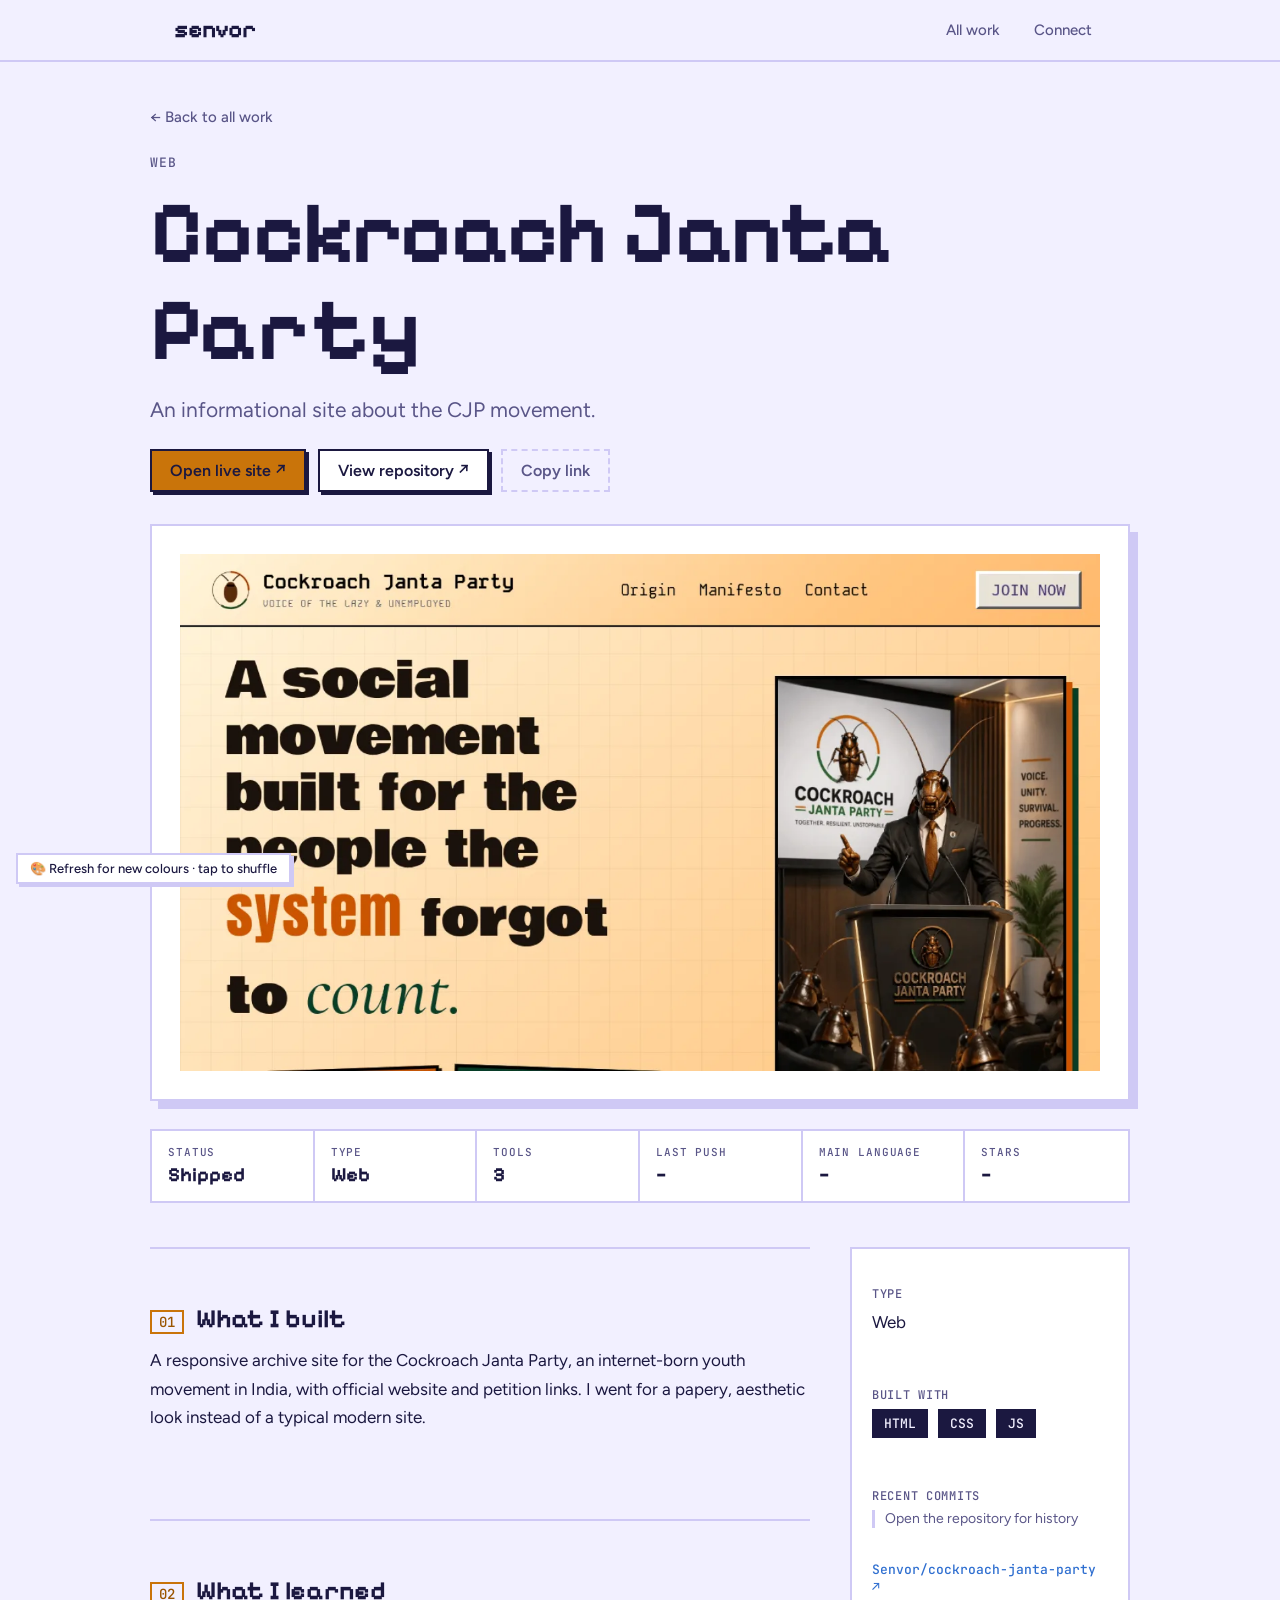
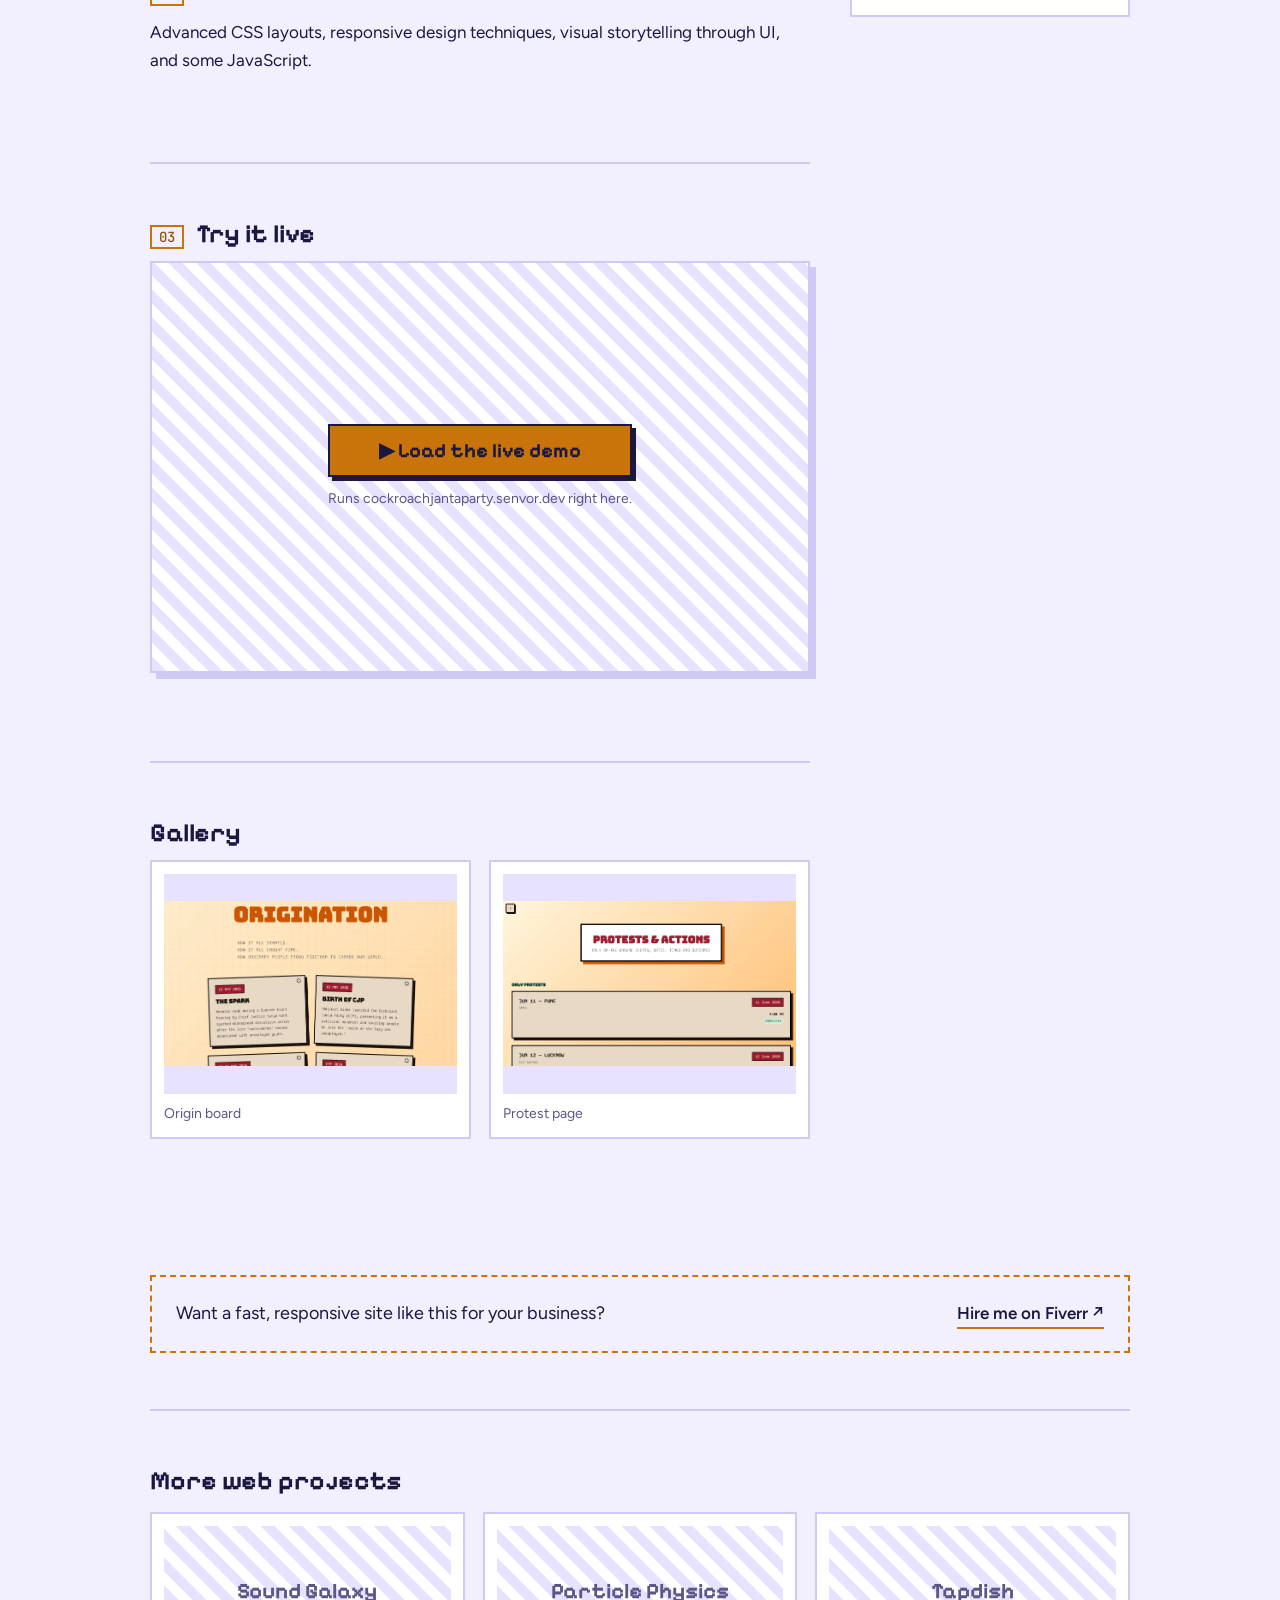
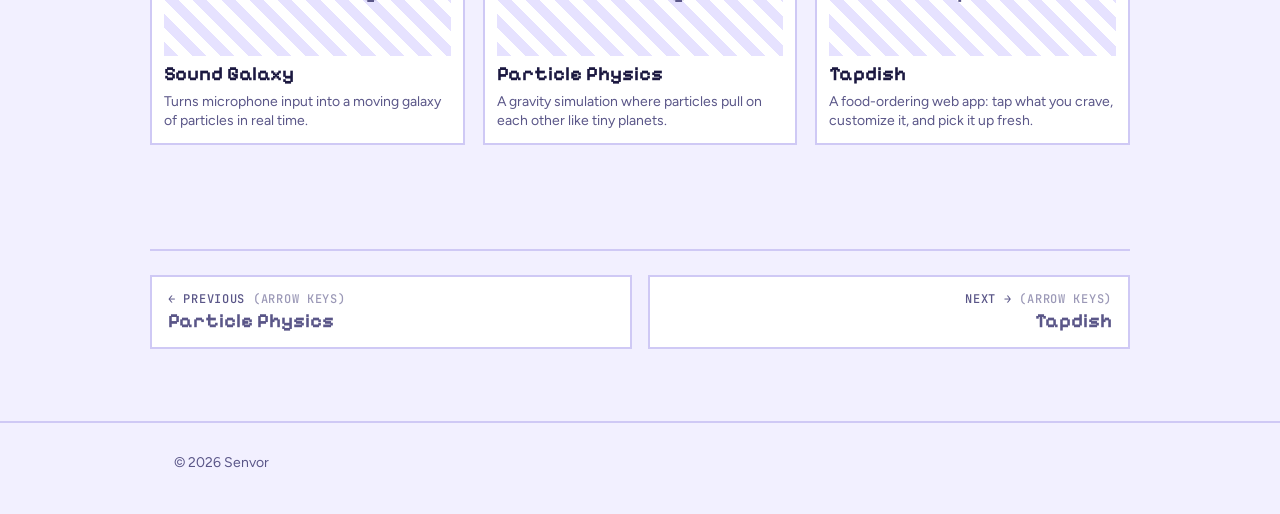
==== projects/cockroach-janta-party/index.html @ 412b52e5 "Add Tapdish, point live links to senvor.dev, 10 curated random palettes" ====
<!DOCTYPE html>
<html lang="en">
<head>
<meta charset="utf-8">
<meta name="viewport" content="width=device-width, initial-scale=1, viewport-fit=cover">
<meta name="description" content="An informational site about the CJP movement.">
<meta name="theme-color" content="#15132b">
<link rel="canonical" href="https://senvor.dev/projects/cockroach-janta-party/">
<script src="/theme.js"></script>
<meta property="og:type" content="article">
<meta property="og:site_name" content="Senvor">
<meta property="og:url" content="https://senvor.dev/projects/cockroach-janta-party/">
<meta property="og:title" content="Cockroach Janta Party — Senvor">
<meta property="og:description" content="An informational site about the CJP movement.">
<meta property="og:image" content="https://senvor.dev/assets/projects/cjp-hero.webp">
<meta name="twitter:card" content="summary_large_image">
<meta name="twitter:title" content="Cockroach Janta Party — Senvor">
<meta name="twitter:description" content="An informational site about the CJP movement.">
<meta name="twitter:image" content="https://senvor.dev/assets/projects/cjp-hero.webp">
<link rel="icon" type="image/png" href="/assets/favicon.png">
<title>Cockroach Janta Party — Senvor</title>
<link rel="preconnect" href="https://fonts.googleapis.com">
<link rel="preconnect" href="https://fonts.gstatic.com" crossorigin>
<link href="https://fonts.googleapis.com/css2?family=Pixelify+Sans:wght@500;700&family=Figtree:wght@400;500;600&family=JetBrains+Mono:wght@400;500&display=swap" rel="stylesheet">
<link rel="stylesheet" href="/style.css">
<link rel="stylesheet" href="/project.css">
</head>
<body>
<div class="pj-progress" aria-hidden="true"></div>
<header class="top"><div class="wrap">
  <a class="logo" href="/">senvor</a>
  <nav aria-label="Main"><a href="/#work">All work</a><a href="/#connect">Connect</a></nav>
</div></header>
<main id="top" tabindex="-1"><div class="wrap pj">
  <a class="crumb" href="/#work">← Back to all work</a>
  <div class="pj-head">
    <div class="pj-kicker"><span>Web</span></div>
    <h1>Cockroach Janta Party</h1>
    <p class="pj-tagline">An informational site about the CJP movement.</p>
    <div class="pj-actions"><a class="primary" href="https://cockroachjantaparty.senvor.dev">Open live site ↗</a><a href="https://github.com/Senvor/cockroach-janta-party">View repository ↗</a><button class="pj-share" type="button">Copy link</button></div>
  </div>
  <figure class="pj-hero"><img src="/assets/projects/cjp-hero.webp" alt="Cockroach Janta Party" data-zoom></figure>
  <ul class="pj-stats" data-repo-stats="cockroach-janta-party">
    <li><small>Status</small><b>Shipped</b></li>
    <li><small>Type</small><b>Web</b></li>
    <li><small>Tools</small><b>3</b></li>
    <li><small>Last push</small><b data-gh="pushed">…</b></li>
    <li><small>Main language</small><b data-gh="language">…</b></li>
    <li><small>Stars</small><b data-gh="stars">…</b></li>
  </ul>
  <div class="pj-grid">
    <div class="pj-body">
      <section><h2><i>01</i>What I built</h2><p>A responsive archive site for the Cockroach Janta Party, an internet-born youth movement in India, with official website and petition links. I went for a papery, aesthetic look instead of a typical modern site.</p></section>
      <section><h2><i>02</i>What I learned</h2><p>Advanced CSS layouts, responsive design techniques, visual storytelling through UI, and some JavaScript.</p></section>
      <section class="pj-demo"><h2><i>03</i>Try it live</h2><div class="pj-frame" data-src="https://cockroachjantaparty.senvor.dev"><button type="button">▶ Load the live demo</button><small>Runs cockroachjantaparty.senvor.dev right here.</small></div></section>
      <section><h2>Gallery</h2><div class="pj-gallery"><figure><img src="/assets/projects/cjp-origin.webp" alt="Origin board" loading="lazy" data-zoom><figcaption>Origin board</figcaption></figure><figure><img src="/assets/projects/cjp-protest.webp" alt="Protest page" loading="lazy" data-zoom><figcaption>Protest page</figcaption></figure></div></section>
    </div>
    <aside class="pj-side">
      <dl>
        <dt>Type</dt><dd>Web</dd>
      </dl>
      <dl><dt>Built with</dt><dd><ul class="chips"><li class="solid">HTML</li><li class="solid">CSS</li><li class="solid">JS</li></ul></dd></dl>
      <dl>
        <dt>Recent commits</dt><dd><ol class="pj-commits" data-commits="cockroach-janta-party"><li class="muted">Loading from GitHub…</li></ol></dd>
      </dl>
      <a class="pj-repo" href="https://github.com/Senvor/cockroach-janta-party">Senvor/cockroach-janta-party ↗</a>
    </aside>
  </div>
  <div class="pj-hire"><p>Want a fast, responsive site like this for your business?</p><a href="https://www.fiverr.com/senvor/build-a-responsive-website-for-your-business-or-portfolio">Hire me on Fiverr ↗</a></div>
  <section class="pj-more"><h2>More web projects</h2><div class="pj-cards"><a href="/projects/sound-galaxy/"><span class="tile">Sound Galaxy</span><b>Sound Galaxy</b><small>Turns microphone input into a moving galaxy of particles in real time.</small></a><a href="/projects/particle-physics/"><span class="tile">Particle Physics</span><b>Particle Physics</b><small>A gravity simulation where particles pull on each other like tiny planets.</small></a><a href="/projects/tapdish/"><span class="tile">Tapdish</span><b>Tapdish</b><small>A food-ordering web app: tap what you crave, customize it, and pick it up fresh.</small></a></div></section>
  <nav class="pj-nav" aria-label="More projects"><a rel="prev" href="/projects/particle-physics/"><small>← Previous</small><b>Particle Physics</b></a><a class="next" rel="next" href="/projects/tapdish/"><small>Next →</small><b>Tapdish</b></a></nav>
</div></main>
<footer><div class="wrap">© 2026 Senvor</div></footer>
<script src="/project.js" defer></script>
</body>
</html>
---- style.css ----
:root{
  --bg:#f2f0ff; --panel:#ffffff; --line:#cfc9f5; --ink:#1b1840; --soft:#5a5688;
  --amber:#c9740a; --amber-text:#9a5400; --sky:#2f6fd0; --chip:#e6e2ff;
  --display:"Pixelify Sans",ui-monospace,monospace;
  --body:Figtree,system-ui,sans-serif;
  --mono:"JetBrains Mono",ui-monospace,SFMono-Regular,Menlo,monospace;
  box-sizing:border-box;
  padding-top:env(safe-area-inset-top,0px); padding-bottom:env(safe-area-inset-bottom,0px);
}
@media (prefers-color-scheme: dark){
  :root:not([data-theme="light"]){
    color-scheme:dark;
    --bg:#15132b; --panel:#1f1c3d; --line:#3a3670; --ink:#ece8ff; --soft:#a6a1d6;
    --amber:#ffb84d; --amber-text:#ffb84d; --sky:#6ec1ff; --chip:#2a2650;
  }
}
:root[data-theme="dark"]{
  color-scheme:dark;
  --bg:#15132b; --panel:#1f1c3d; --line:#3a3670; --ink:#ece8ff; --soft:#a6a1d6;
  --amber:#ffb84d; --amber-text:#ffb84d; --sky:#6ec1ff; --chip:#2a2650;
}
html{scroll-padding-top:env(safe-area-inset-top,0px);scroll-behavior:smooth;-webkit-text-size-adjust:100%}
*,*::before,*::after{box-sizing:border-box}
body{margin:0;background:var(--bg);color:var(--ink);font:400 17px/1.65 var(--body)}
a{color:inherit}
:focus-visible{outline:3px solid var(--sky);outline-offset:3px}
.wrap{max-width:980px;margin:0 auto;padding:0 max(24px,env(safe-area-inset-left)) 0 max(24px,env(safe-area-inset-right))}
.hero>*,.proj>*,.two>*{min-width:0}
img,svg,canvas{max-width:100%}
h1,h2,h3{font-family:var(--display);font-weight:700;line-height:1.1;margin:0}

header.top{position:sticky;top:env(safe-area-inset-top,0px);z-index:5;background:var(--bg);border-bottom:2px solid var(--line)}
.top .wrap{display:flex;align-items:center;justify-content:space-between;height:60px;gap:16px}
.logo{font-family:var(--display);font-weight:700;font-size:24px;text-decoration:none;color:var(--ink)}
nav{display:flex;gap:6px;flex-wrap:wrap;align-items:center}
nav a,.theme{font:500 15px var(--body);text-decoration:none;padding:6px 12px;border:2px solid transparent;color:var(--soft);background:none;cursor:pointer}
nav a:hover,.theme:hover{border-color:var(--line);color:var(--ink)}
.theme{border-color:var(--line)}

.hero{padding:72px 0 56px;display:grid;grid-template-columns:1.1fr 1fr;gap:48px;align-items:center}
.hero h1{font-size:clamp(64px,13vw,132px);letter-spacing:-.02em}
.hero p.role{font-size:20px;color:var(--soft);margin:18px 0 0;max-width:30ch}
.lineage{background:var(--panel);border:2px solid var(--line);padding:22px;box-shadow:6px 6px 0 var(--line)}
.lineage h2{font-size:20px;margin-bottom:4px}
.lineage .hint{margin:0 0 18px;font-size:15px;color:var(--soft)}
.tree{display:grid;grid-template-columns:repeat(6,1fr);gap:8px;min-height:92px}
.gen{display:flex;flex-direction:column;align-items:center;gap:6px;position:relative}
.gen canvas{width:100%;max-width:56px;aspect-ratio:1;image-rendering:pixelated;background:var(--chip);border:2px solid var(--line)}
.gen.new canvas{border-color:var(--amber)}
.gen small{font:500 12px var(--display);color:var(--soft)}
.gen:not(:last-child)::after{content:"";position:absolute;top:28px;left:calc(50% + 32px);width:calc(100% - 64px + 8px);height:2px;background:var(--line)}
.btn{margin-top:18px;font:600 16px var(--body);color:#1b1840;background:var(--amber);border:2px solid var(--ink);padding:10px 18px;cursor:pointer;box-shadow:3px 3px 0 var(--ink)}
.btn:active{transform:translate(2px,2px);box-shadow:1px 1px 0 var(--ink)}
.trait{margin:14px 0 0;font-size:14px;color:var(--soft);min-height:1.6em}

section{padding:56px 0;border-top:2px solid var(--line)}
section h2{font-size:clamp(28px,5vw,40px);margin-bottom:20px}
.two{display:grid;grid-template-columns:1fr 1fr;gap:40px}
.two p{margin:0 0 14px;max-width:60ch}

.build{background:var(--panel);border:1px solid var(--line);border-left:6px solid var(--amber);padding:26px;display:grid;gap:10px}
.build h3{font-size:26px}
.build p{margin:0;max-width:64ch}
.now{color:var(--soft)}

.chips{display:flex;flex-wrap:wrap;gap:10px;padding:0;margin:0;list-style:none}
.chips li{background:var(--chip);border:2px solid var(--line);padding:6px 14px;font:500 14px var(--mono)}
.chips li.solid{background:var(--ink);color:var(--bg);border-color:var(--ink)}
.chips li.learning{background:transparent;border-style:dashed;color:var(--soft)}
.legend{display:flex;gap:22px;flex-wrap:wrap;margin:18px 0 0;font-size:14px;color:var(--soft)}
.legend span{display:inline-block;width:14px;height:14px;border:2px solid var(--ink);margin-right:8px;vertical-align:-2px}
.legend .s{background:var(--ink)}
.legend .l{border-style:dashed;border-color:var(--soft)}

.projects{display:grid;gap:20px;margin-bottom:36px}
.group{font-size:22px;margin:0 0 14px;color:var(--soft)}
.proj{background:var(--panel);border:1px solid var(--line);padding:24px;display:grid;grid-template-columns:1fr auto;gap:8px 24px;align-items:start}
.proj .thumb{grid-column:1/-1;width:100%;height:200px;margin-bottom:8px;object-fit:contain;box-sizing:border-box;padding:12px;background:var(--chip);border:1px solid var(--line)}
.proj h3{font-size:24px}
.proj p{margin:6px 0 0;max-width:58ch}
.tech{font:400 13px/1.5 var(--mono);color:var(--soft);margin-top:10px}
.links{display:flex;flex-direction:column;gap:8px;align-items:flex-end}
.links a{font-weight:600;text-decoration:none;border-bottom:2px solid var(--sky);padding-bottom:1px}
.proj.next{border-style:dashed;background:transparent}
.tag{white-space:nowrap;display:inline-block;font:500 12px var(--mono);color:var(--amber-text);padding:0;margin-left:10px;vertical-align:middle}

.social{display:grid;grid-template-columns:repeat(auto-fit,minmax(200px,1fr));gap:12px;padding:0;margin:0;list-style:none}
.social a{display:block;background:var(--panel);border:1px solid var(--line);padding:14px 16px;text-decoration:none}
.social a:hover{border-color:var(--amber)}
.social b{display:flex;align-items:center;gap:10px;margin-bottom:6px;font:600 18px var(--body)}
.social span{font-size:14px;color:var(--soft)}
.social li.mail{grid-column:1/-1;display:flex;justify-content:center}
.social li.mail a{width:100%;max-width:320px;text-align:center}
.social li.mail b{justify-content:center}
footer{border-top:2px solid var(--line);padding:28px 0 40px;color:var(--soft);font-size:14px}

/* Icons: all share one 24x24 grid. Chips use 24px (2px per art pixel), headings 36px (3px per art pixel),
   so every art pixel is a whole number of screen pixels and nothing looks uneven. */
.ic{display:inline-block;width:24px;height:24px;margin:-4px 6px -4px -3px;vertical-align:middle;flex:none}
.group{display:flex;align-items:center}
.group .ic{width:36px;height:36px;margin:-6px 8px -6px -4px;color:var(--amber)}
.brand{width:22px;height:22px;flex:none;display:block}
@media (prefers-color-scheme: dark){:root:not([data-theme="light"]) .brand{filter:invert(1)}}
:root[data-theme="dark"] .brand{filter:invert(1)}
@keyframes pop{from{transform:scale(.4)}to{transform:scale(1)}}
.gen.new canvas{animation:pop .3s steps(4)}
@media (prefers-reduced-motion:reduce){.gen.new canvas{animation:none}html{scroll-behavior:auto}}
@media (max-width:760px){
  html{scroll-padding-top:112px}
  .hero,.two{grid-template-columns:1fr;gap:32px}
  .hero{padding:36px 0 40px}
  .proj{grid-template-columns:1fr;padding:18px}
  .links{flex-direction:row;flex-wrap:wrap;align-items:flex-start;gap:8px 20px}
  /* connectors on phones: a line between neighbours in the same row, none at the row end */
  .gen:not(:last-child)::after{top:31px;left:calc(50% + 32px);width:calc(100% - 56px)}
  .gen:nth-child(3n)::after{display:none}
  section{padding:40px 0}
  section h2{margin-bottom:16px}
  .build{padding:18px}
  .build h3{font-size:24px}
  .proj .thumb{height:150px}
  .proj h3{font-size:22px}
  .lineage{padding:16px;box-shadow:4px 4px 0 var(--line)}
  .tree{grid-template-columns:repeat(3,1fr);gap:12px 8px;min-height:83px}
  .gen canvas{max-width:64px}
  .chips{gap:8px}
  .chips li{padding:5px 12px}
  .gen small{font-size:11px;white-space:nowrap}
  .btn{padding:12px 20px}
  /* header: logo on row one, nav on row two */
  .top .wrap{height:auto;flex-direction:column;align-items:stretch;gap:2px;padding-top:8px;padding-bottom:8px}
  nav{flex-wrap:nowrap;justify-content:space-between;gap:2px;overflow-x:auto}
  nav a,.theme{padding:9px 7px;min-height:40px;display:inline-flex;align-items:center;white-space:nowrap;font-size:14px}
  .proj .tag{display:block;margin:4px 0 0}
  /* connect tiles: two per row */
  .social{grid-template-columns:repeat(2,1fr);gap:10px}
  .social a{padding:12px}
  .social b{font-size:16px;gap:8px}
  .social span{display:block;overflow-wrap:anywhere;font-size:13px}
}
@media (max-width:380px){
  .wrap{padding-left:max(16px,env(safe-area-inset-left));padding-right:max(16px,env(safe-area-inset-right))}
  .hero h1{font-size:56px}
}

.hc{display:inline-block;margin:18px 0 0;padding:4px 12px;border:2px solid var(--amber);color:var(--amber-text);font:500 15px var(--display)}
.contact{margin:16px 0 0;max-width:38ch;color:var(--soft);font-size:17px}
.contact a{color:var(--ink);font-weight:600;text-decoration:underline;text-decoration-color:var(--amber);text-underline-offset:3px}

.sg{display:flex;align-items:center;margin:26px 0 12px;font-size:18px;color:var(--soft)}
.sg:first-of-type{margin-top:0}
.sg .ic{width:36px;height:36px;margin:-6px 8px -6px -4px}
.sg-code .ic{color:var(--sky)}
.sg-hw .ic{color:var(--amber)}
.sg-design .ic{color:#d65db1}

/* ===== Motion =====
   Everything uses steps() so it looks like frames of a sprite, matching the pixel style.
   Each animation runs FROM a hidden state TO the element's normal state, so if
   animations are turned off the page simply shows its final, correct look. */

/* 1. Page load: the name wipes in letter by letter, then the text under it steps in */
@keyframes wipe{from{clip-path:inset(0 100% 0 0)}to{clip-path:inset(0 0 0 0)}}
@keyframes fadein{from{opacity:0}to{opacity:1}}
.hero h1{animation:wipe .7s steps(6) both}
.hero p.role{animation:fadein .4s steps(4) .7s both}
.hero .hc{animation:fadein .4s steps(4) .85s both}
.hero .contact{animation:fadein .4s steps(4) 1s both}

/* 2. Bloodline: the first generations appear one after another on load */
@keyframes popin{from{opacity:0;transform:scale(.4)}to{opacity:1;transform:scale(1)}}
.gen.intro canvas{animation:popin .3s steps(4) both;animation-delay:calc(var(--b,1.1s) + var(--i) * .18s)}
.gen.intro small{animation:fadein .3s steps(3) both;animation-delay:calc(var(--b,1.1s) + var(--i) * .18s)}

/* 3. Bloodline: pressing "Pass it on" shows what changed */
@keyframes grow{from{transform:scaleX(0)}to{transform:scaleX(1)}}
.gen.linking::after{transform-origin:left center;animation:grow .3s steps(4) both}
@keyframes glow{50%{box-shadow:0 0 0 4px var(--amber)}}
.gen.new.mut canvas{animation:pop .3s steps(4),glow .5s steps(2) .3s 2}

/* 4. Buttons and Connect tiles react to the pointer (only on devices that can hover) */
.btn,.social a{transition:transform .12s steps(2),box-shadow .12s steps(2),border-color .12s steps(2)}
@media (hover:hover){
  .btn:hover{transform:translate(-1px,-1px);box-shadow:4px 4px 0 var(--ink)}
  .social a:hover{transform:translate(-3px,-3px);box-shadow:3px 3px 0 var(--amber)}
}
.btn:active{transform:translate(2px,2px);box-shadow:1px 1px 0 var(--ink)}

/* 5. Theme switch: colours cross-fade (class is added for 350ms by script.js) */
.fade,.fade *{transition:background-color .3s ease,color .3s ease,border-color .3s ease!important}

@media (prefers-reduced-motion:reduce){
  .hero h1,.hero p.role,.hero .hc,.hero .contact,
  .gen.intro canvas,.gen.intro small,.gen.linking::after,.gen.new.mut canvas{animation:none}
  .btn,.social a{transition:none}
  .btn:hover,.social a:hover{transform:none}
  .fade,.fade *{transition:none!important}
}

/* 6. Repo / Live site links: a blue fill sweeps across the link in 5 steps on hover or keyboard focus.
   The resting underline is drawn as a background layer (not a border) so the extra padding
   that gives the fill room doesn't make the underline stick out past the text. */
.links a{
  padding:2px 6px;margin:-2px -6px;border-bottom:0;
  background:
    linear-gradient(var(--sky),var(--sky)) left bottom/0% 100% no-repeat,
    linear-gradient(var(--sky),var(--sky)) 6px bottom/calc(100% - 12px) 2px no-repeat;
  transition:background-size .2s steps(5),color .2s steps(5);
}
@media (hover:hover){
  .links a:hover{background-size:100% 100%,calc(100% - 12px) 2px;color:var(--bg)}
}
.links a:focus-visible{background-size:100% 100%,calc(100% - 12px) 2px;color:var(--bg)}
@media (prefers-reduced-motion:reduce){.links a{transition:none}}
/* Bigger tap area on phones without changing how the link looks */
.links a{position:relative}
@media (max-width:600px){.links a::after{content:"";position:absolute;inset:-8px -4px}}
/* Skip link: hidden until a keyboard user tabs to it */
.skip{position:absolute;left:-9999px;top:8px;z-index:20;font:600 15px var(--body);text-decoration:none;background:var(--ink);color:var(--bg);padding:10px 16px}
.skip:focus{left:12px}
main:focus{outline:none}

/* 8. Anchor links: leave a little room under the sticky header so section headings aren't tucked behind it */
@media (min-width:761px){
  html{scroll-padding-top:calc(env(safe-area-inset-top,0px) + 16px)}
}

/* 9. Project cards step into view as you scroll to them.
   The .reveal class is added by script.js, so if JavaScript fails the cards simply stay visible. */
@keyframes cardin{from{opacity:0;transform:translateY(14px)}to{opacity:1;transform:translateY(0)}}
.proj.reveal{opacity:0}
.proj.reveal.in{opacity:1;animation:cardin .4s steps(4) var(--d,0s) backwards}
@media (prefers-reduced-motion:reduce){
  .proj.reveal{opacity:1}
  .proj.reveal.in{animation:none}
}

/* 11. Bloodline: selectable creatures and the extra buttons */
.btns{display:flex;flex-wrap:wrap;gap:10px;margin-top:18px}
.btns .btn{margin-top:0;padding:10px 14px;font-size:15px}
.btn.alt{background:var(--panel);color:var(--ink)}
.gen canvas{cursor:pointer}
.gen.sel canvas{outline:2px solid var(--sky);outline-offset:2px}
.gen canvas:focus-visible{outline:2px solid var(--ink);outline-offset:2px}
.gen.sel canvas:focus-visible{outline-color:var(--sky)}

/* 12. Pocket Gravity Lab orbit demo */
.orbit{margin-top:8px;max-width:none;background:var(--panel)}
.orbit:fullscreen{display:flex;flex-direction:column;justify-content:center;padding:16px;background:#06050e}
.orbit:fullscreen canvas{width:min(100%,calc(78vh * 16 / 9));margin:0 auto}
.orbit-ctl{display:flex;flex-wrap:wrap;align-items:center;gap:10px 20px;margin-top:10px;font-size:14px;color:var(--soft)}
.orbit-ctl label{display:flex;align-items:center;gap:8px}
.orbit-ctl input[type=range]{width:110px;accent-color:var(--amber)}
.orbit-ctl input[type=checkbox]{width:16px;height:16px;accent-color:var(--amber)}
.orbit-ctl select{font:500 14px var(--body);color:var(--ink);background:var(--chip);border:2px solid var(--line);padding:3px 8px}
.orbit canvas{display:block;width:min(100%,760px,calc(58vh * 16 / 9));margin:0 auto;height:auto;aspect-ratio:16/9;background:#07060f;border:2px solid var(--line);cursor:crosshair;touch-action:none;image-rendering:crisp-edges;image-rendering:pixelated}
.orbit canvas:focus-visible{outline:2px solid var(--sky);outline-offset:2px}
.orbit-bar{display:flex;justify-content:space-between;align-items:center;gap:8px 14px;flex-wrap:wrap;margin-top:8px;font-size:14px;color:var(--soft)}
.orbit-btns{display:flex;flex-wrap:wrap;gap:8px}
.mini{font:600 13px var(--body);color:var(--ink);background:var(--panel);border:2px solid var(--line);padding:4px 12px;cursor:pointer}
.mini:hover{border-color:var(--ink)}
.mini:disabled{opacity:.4;cursor:default;border-color:var(--line)}

/* 13. Toast + party mode (Konami code / tap the name 5 times) */
.toast{position:fixed;right:16px;bottom:calc(16px + env(safe-area-inset-bottom,0px));z-index:40;opacity:0;pointer-events:none;background:var(--amber);color:#1b1840;border:2px solid var(--ink);box-shadow:4px 4px 0 var(--ink);padding:10px 16px;font:700 18px var(--display)}
.toast.show{opacity:1;animation:fadein .3s steps(4) backwards}
@keyframes party{to{filter:hue-rotate(360deg)}}
html.party .gen canvas,html.party .orbit canvas{animation:party 1.2s steps(6) infinite}
@media (prefers-reduced-motion:reduce){
  .toast.show{animation:none}
  html.party .gen canvas,html.party .orbit canvas{animation:none}
}

/* 14. Smoothness polish */
/* No grey flash when tapping on phones, and no double-tap-zoom delay on buttons and links */
a,button,canvas{-webkit-tap-highlight-color:transparent}
a,button{touch-action:manipulation}

/* Theme switch: the browser takes a snapshot of the old and new page and cross-fades them,
   which is much cheaper than animating the colour of every element separately. */
@supports (view-transition-name:none){
  ::view-transition-old(root),::view-transition-new(root){animation-duration:.28s;animation-timing-function:ease}
}
@media (prefers-reduced-motion:reduce){
  ::view-transition-group(*),::view-transition-old(*),::view-transition-new(*){animation:none!important}
}

/* DevRuler converter (opens from the DevRuler card; hidden until script.js runs) */
.conv{grid-column:1/-1;margin-top:10px;padding-top:14px;border-top:1px solid var(--line)}
.conv summary{display:inline-flex;align-items:center;gap:10px;min-height:32px;cursor:pointer;list-style:none;font:600 15px var(--body);color:var(--ink)}
.conv summary::-webkit-details-marker{display:none}
.conv summary::before{content:"+";display:inline-grid;place-items:center;width:22px;height:22px;border:2px solid var(--line);background:var(--chip);font:600 15px var(--mono)}
.conv[open] summary::before{content:"\2212"}
.conv-grid{display:grid;grid-template-columns:repeat(4,minmax(0,1fr)) auto;gap:10px;align-items:end;margin-top:14px}
.conv label{display:grid;gap:4px;font:600 13px var(--body);color:var(--soft)}
.conv select,.conv input{width:100%;min-height:42px;box-sizing:border-box;padding:8px 10px;border:2px solid var(--line);border-radius:0;background:var(--chip);color:var(--ink);font:500 15px var(--mono)}
.conv .mini{min-height:42px}
.conv-out{margin:16px 0 4px;font:600 20px/1.4 var(--mono);color:var(--ink);overflow-wrap:anywhere}
.conv-note{margin:0;font-size:13px;color:var(--soft)}
@media (max-width:600px){.conv-grid{grid-template-columns:repeat(2,minmax(0,1fr))}.conv-out{font-size:18px}}

.js .reveal {
  opacity: 0;
  transform: translateY(16px);
  transition: opacity .6s ease, transform .6s ease;
}
.js .reveal.is-visible { opacity: 1; transform: none; }

@media (prefers-reduced-motion: reduce) {
  .js .reveal { opacity: 1; transform: none; transition: none; }
}

/* 15. HT1 pass: hero starfield, typing line, stats, CTA, spotlight cards, command menu, progress, footer */
.progress{position:fixed;top:0;left:0;right:0;height:3px;background:var(--amber);transform:scaleX(0);transform-origin:0 50%;z-index:30;pointer-events:none}
.hero{position:relative;isolation:isolate}
.hero>.sky{position:absolute;inset:0;width:100%;height:100%;image-rendering:pixelated;z-index:-1;opacity:.55;pointer-events:none;
  -webkit-mask-image:linear-gradient(#000 60%,transparent);mask-image:linear-gradient(#000 60%,transparent)}
.typed{margin:10px 0 0;font:500 18px var(--mono);color:var(--ink)}
.typed span{color:var(--amber-text)}
.caret{display:inline-block;width:.6em;height:1.05em;margin-left:2px;vertical-align:-3px;background:var(--amber);animation:blink 1s steps(1) infinite}
@keyframes blink{50%{opacity:0}}
.cta{display:flex;flex-wrap:wrap;gap:12px;margin-top:22px}
.cta .btn{margin-top:0;text-decoration:none;display:inline-flex;align-items:center}
.cta .btn.alt{color:var(--ink)}
.stats{list-style:none;padding:0;margin:22px 0 0;display:flex;gap:0;border:2px solid var(--line);background:var(--panel);width:max-content;max-width:100%}
.stats li{padding:10px 18px;display:grid;gap:2px;border-right:2px solid var(--line)}
.stats li:last-child{border-right:0}
.stats b{font:700 28px var(--display);color:var(--ink);line-height:1}
.stats small{font:500 11px var(--mono);text-transform:uppercase;letter-spacing:.06em;color:var(--soft)}
/* spotlight: a soft amber light follows the pointer across cards */
.proj,.social a{position:relative;isolation:isolate}
.proj::before,.social a::before{content:"";position:absolute;inset:0;z-index:-1;pointer-events:none;opacity:0;transition:opacity .25s;
  background:radial-gradient(260px circle at var(--mx,50%) var(--my,50%),color-mix(in srgb,var(--amber) 16%,transparent),transparent 70%)}
.proj:hover::before,.social a:hover::before{opacity:1}
@media (hover:hover){.proj{transition:transform .2s,box-shadow .2s,border-color .2s}.proj:hover{transform:translate(-3px,-3px);box-shadow:6px 6px 0 var(--line);border-color:var(--amber)}}
/* command menu */
.kbtn{font:500 12px var(--mono);background:none;border:2px solid var(--line);color:var(--soft);padding:4px 8px;cursor:pointer}
.kbtn:hover{color:var(--ink);border-color:var(--ink)}
.kbtn kbd,.pal kbd{font:inherit}
.pal{position:fixed;inset:0;z-index:60;background:rgba(6,5,14,.6);display:flex;justify-content:center;align-items:flex-start;padding:12vh 16px 16px}
.pal[hidden]{display:none}
.pal-box{width:min(560px,100%);background:var(--panel);border:2px solid var(--ink);box-shadow:8px 8px 0 var(--amber)}
.pal-box input{width:100%;box-sizing:border-box;font:500 17px var(--body);padding:16px 18px;border:0;border-bottom:2px solid var(--line);background:none;color:var(--ink);outline:none}
.pal-box ul{list-style:none;margin:0;padding:6px;max-height:50vh;overflow:auto}
.pal-box li{display:flex;justify-content:space-between;align-items:center;gap:12px;padding:10px 12px;cursor:pointer;color:var(--ink)}
.pal-box li small{font:500 11px var(--mono);text-transform:uppercase;letter-spacing:.06em;color:var(--soft)}
.pal-box li.on{background:var(--chip);box-shadow:inset 3px 0 0 var(--amber)}
.pal-box li.none{color:var(--soft);cursor:default}
.pal-hint{margin:0;padding:10px 18px;border-top:2px solid var(--line);font:500 12px var(--mono);color:var(--soft)}
.pal-hint kbd{border:1px solid var(--line);padding:0 5px;margin-right:2px}
/* footer */
.foot{display:flex;flex-wrap:wrap;justify-content:space-between;gap:8px 20px;align-items:center}
.foot a{color:var(--soft)}
.foot a:hover{color:var(--ink)}
.totop{text-decoration:none;font:500 13px var(--mono)}
@media (max-width:760px){.kbtn{display:none}.stats li{padding:8px 12px}.stats b{font-size:22px}.hero>.sky{opacity:.4}}
@media (prefers-reduced-motion:reduce){.caret{animation:none}.proj:hover{transform:none}}
---- project.css ----
/* Project detail pages */
.pj{padding:40px 0 72px}
.crumb{display:inline-flex;align-items:center;gap:8px;font:500 15px var(--body);color:var(--soft);text-decoration:none;margin-bottom:28px}
.crumb:hover{color:var(--ink)}
.pj-head{display:grid;gap:14px;margin-bottom:32px}
.pj-kicker{display:flex;flex-wrap:wrap;gap:10px;align-items:center;font:500 13px var(--mono);color:var(--soft);text-transform:uppercase;letter-spacing:.06em}
.pj-kicker .pill{border:2px solid var(--amber);color:var(--amber-text);padding:2px 10px;text-transform:none;letter-spacing:0}
.pj h1{font-size:clamp(44px,9vw,88px);letter-spacing:-.02em}
.pj-tagline{font-size:21px;color:var(--soft);margin:0;max-width:52ch}
.pj-actions{display:flex;flex-wrap:wrap;gap:12px;margin-top:8px}
.pj-actions a{display:inline-flex;align-items:center;gap:8px;font:600 16px var(--body);text-decoration:none;padding:10px 18px;border:2px solid var(--ink);background:var(--panel);color:var(--ink);box-shadow:3px 3px 0 var(--ink)}
.pj-actions a.primary{background:var(--amber);color:#1b1840}
.pj-actions a:hover{transform:translate(-1px,-1px);box-shadow:4px 4px 0 var(--ink)}
.pj-actions a:active{transform:translate(2px,2px);box-shadow:1px 1px 0 var(--ink)}
.pj-hero{margin:0 0 40px;background:var(--panel);border:2px solid var(--line);box-shadow:8px 8px 0 var(--line);padding:clamp(14px,3vw,28px);display:grid;place-items:center}
.pj-hero img{display:block;max-height:520px;width:auto;max-width:100%;object-fit:contain;cursor:zoom-in;transition:transform .3s}
.pj-hero:hover img{transform:scale(1.015)}
/* animated pixel hero */
.pj-hero.art{position:relative;padding:0;overflow:hidden;background:#0b0920}
.pj-hero.art canvas{display:block;width:100%;aspect-ratio:12/5;image-rendering:pixelated}
.pj-hero.art span{position:absolute;left:clamp(14px,3vw,28px);bottom:clamp(10px,2vw,20px);font:700 clamp(28px,6vw,56px) var(--display);color:#fff;text-shadow:4px 4px 0 #000;letter-spacing:.02em;pointer-events:none}
.pj-grid{display:grid;grid-template-columns:minmax(0,1fr) 280px;gap:40px;align-items:start}
.pj-body section{margin-bottom:32px}
.pj-body h2{font-size:26px;margin-bottom:12px;display:flex;align-items:baseline;gap:12px}
.pj-body h2 i{font:500 14px var(--mono);font-style:normal;color:var(--amber-text);border:2px solid var(--amber);padding:1px 7px}
.pj-body p{margin:0;max-width:62ch}
.pj-side{position:sticky;top:84px;background:var(--panel);border:2px solid var(--line);padding:20px;display:grid;gap:16px}
.pj-side dt{font:500 12px var(--mono);text-transform:uppercase;letter-spacing:.06em;color:var(--soft);margin-bottom:6px}
.pj-side dd{margin:0}
.pj-side .chips li{font-size:13px;padding:4px 10px}
.pj-gallery{display:grid;grid-template-columns:repeat(auto-fit,minmax(260px,1fr));gap:18px;margin-top:8px}
.pj-gallery figure{margin:0;background:var(--panel);border:2px solid var(--line);padding:12px}
.pj-gallery img{display:block;width:100%;height:220px;object-fit:contain;background:var(--chip);cursor:zoom-in;transition:transform .25s}
.pj-gallery figure:hover img{transform:scale(1.03)}
.pj-gallery figure{overflow:hidden;transition:box-shadow .2s,transform .2s}
.pj-gallery figure:hover{transform:translate(-2px,-2px);box-shadow:5px 5px 0 var(--amber)}
.pj-gallery figcaption{font-size:14px;color:var(--soft);margin-top:8px}
.pj-hire{margin:48px 0 0;border:2px dashed var(--amber);padding:22px 24px;display:flex;flex-wrap:wrap;gap:16px;align-items:center;justify-content:space-between}
.pj-hire p{margin:0;font-size:18px}
.pj-hire a{font-weight:600;text-decoration:none;border-bottom:2px solid var(--amber)}
.pj-nav{display:grid;grid-template-columns:1fr 1fr;gap:16px;margin-top:48px;border-top:2px solid var(--line);padding-top:24px}
.pj-nav a{text-decoration:none;display:grid;gap:2px;padding:14px 16px;border:2px solid var(--line);background:var(--panel)}
.pj-nav a:hover{border-color:var(--amber)}
.pj-nav small{font:500 12px var(--mono);color:var(--soft);text-transform:uppercase;letter-spacing:.06em}
.pj-nav b{font:700 20px var(--display)}
.pj-nav .next{text-align:right}
/* progress bar */
.pj-progress{position:fixed;top:0;left:0;right:0;height:4px;background:var(--amber);transform:scaleX(0);transform-origin:0 50%;z-index:20}
/* share button */
.pj-share{font:600 16px var(--body);padding:10px 18px;border:2px dashed var(--line);background:none;color:var(--soft);cursor:pointer}
.pj-share:hover{border-color:var(--ink);color:var(--ink)}
/* stat strip */
.pj-stats{list-style:none;margin:-12px 0 44px;padding:0;display:grid;grid-template-columns:repeat(auto-fit,minmax(130px,1fr));border:2px solid var(--line);background:var(--panel)}
.pj-stats li{padding:14px 16px;border-right:2px solid var(--line);display:grid;gap:4px}
.pj-stats li:last-child{border-right:0}
.pj-stats small{font:500 11px var(--mono);text-transform:uppercase;letter-spacing:.08em;color:var(--soft)}
.pj-stats b{font:700 20px var(--display);color:var(--ink);white-space:nowrap;overflow:hidden;text-overflow:ellipsis}
/* live demo */
.pj-frame{border:2px solid var(--line);background:repeating-linear-gradient(45deg,var(--chip) 0 10px,var(--panel) 10px 20px);aspect-ratio:16/10;display:grid;place-content:center;gap:10px;text-align:center;box-shadow:6px 6px 0 var(--line)}
.pj-frame button{font:700 20px var(--display);color:#1b1840;background:var(--amber);border:2px solid var(--ink);padding:12px 22px;cursor:pointer;box-shadow:4px 4px 0 var(--ink)}
.pj-frame button:hover{transform:translate(-1px,-1px);box-shadow:5px 5px 0 var(--ink)}
.pj-frame small{color:var(--soft);font-size:14px}
.pj-frame.on{display:block;position:relative;overflow:hidden;background:#000}
.pj-stage{position:absolute;top:0;left:0;width:1280px;height:800px;transform-origin:0 0}
.pj-stage iframe{display:block;width:1280px;height:800px;border:0;background:#fff}
.pj-open{position:absolute;right:10px;bottom:10px;font:600 14px var(--body);color:#1b1840;background:var(--amber);border:2px solid #1b1840;padding:6px 12px;text-decoration:none;box-shadow:3px 3px 0 #1b1840}
/* commits */
.pj-commits{list-style:none;margin:0;padding:0;display:grid;gap:10px}
.pj-commits li{display:grid;gap:2px;font-size:14px;line-height:1.35;border-left:3px solid var(--amber);padding-left:10px}
.pj-commits a{color:var(--ink);text-decoration:none;display:-webkit-box;-webkit-line-clamp:2;-webkit-box-orient:vertical;overflow:hidden}
.pj-commits a:hover{text-decoration:underline}
.pj-commits small{font:500 12px var(--mono);color:var(--soft)}
.pj-commits .muted{color:var(--soft);border-left-color:var(--line)}
.pj-repo{font:500 13px var(--mono);color:var(--sky);text-decoration:none;word-break:break-all}
.pj-repo:hover{text-decoration:underline}
/* more projects */
.pj-more{margin-top:56px}
.pj-more h2{font-size:26px;margin-bottom:16px}
.pj-cards{display:grid;grid-template-columns:repeat(auto-fit,minmax(220px,1fr));gap:18px}
.pj-cards a{display:grid;gap:6px;align-content:start;text-decoration:none;color:var(--ink);background:var(--panel);border:2px solid var(--line);padding:12px;transition:transform .2s,box-shadow .2s,border-color .2s}
.pj-cards a:hover{transform:translate(-3px,-3px);box-shadow:6px 6px 0 var(--amber);border-color:var(--ink)}
.pj-cards img,.pj-cards .tile{display:block;width:100%;height:130px;object-fit:contain;background:var(--chip)}
.pj-cards .tile{display:grid;place-items:center;font:700 22px var(--display);color:var(--soft);background:repeating-linear-gradient(45deg,var(--chip) 0 10px,var(--panel) 10px 20px)}
.pj-cards b{font:700 20px var(--display)}
.pj-cards small{color:var(--soft);font-size:14px;line-height:1.4}
/* lightbox */
.lb{position:fixed;inset:0;z-index:50;background:rgba(6,5,14,.92);display:none;align-items:center;justify-content:center;gap:12px;padding:24px}
.lb.open{display:flex}
.lb figure{margin:0;display:grid;gap:10px;justify-items:center;max-width:min(1100px,86vw)}
.lb img{max-width:100%;max-height:80vh;object-fit:contain;border:2px solid #3a3670;background:#1f1c3d}
.lb figcaption{color:#ece8ff;font:500 14px var(--mono)}
.lb button{font:700 34px var(--display);color:#ece8ff;background:#1f1c3d;border:2px solid #3a3670;width:52px;height:52px;cursor:pointer;line-height:1}
.lb button:hover{border-color:#ffb84d;color:#ffb84d}
.lb-x{position:absolute;top:16px;right:16px}
/* reveal */
.rv{opacity:0;transform:translateY(14px);transition:opacity .5s,transform .5s}
.rv.in{opacity:1;transform:none}
.pj-nav a{transition:transform .2s,box-shadow .2s}
.pj-nav a:hover{transform:translate(-2px,-2px);box-shadow:4px 4px 0 var(--amber)}
.pj-nav small::after{content:"  (arrow keys)";opacity:.6}
@media (max-width:760px){
  .pj-stats li{border-right:0;border-bottom:2px solid var(--line)}
  .pj-nav small::after{content:""}
  .lb-p,.lb-n{display:none}
  .pj-grid{grid-template-columns:1fr}
  .pj-side{position:static;order:-1}
  .pj-nav{grid-template-columns:1fr}
  .pj-nav .next{text-align:left}
}
@media (prefers-reduced-motion:reduce){.pj-actions a:hover,.pj-actions a:active,.pj-cards a:hover,.pj-nav a:hover,.pj-gallery figure:hover,.pj-gallery figure:hover img,.pj-hero:hover img{transform:none}.rv{opacity:1;transform:none}}
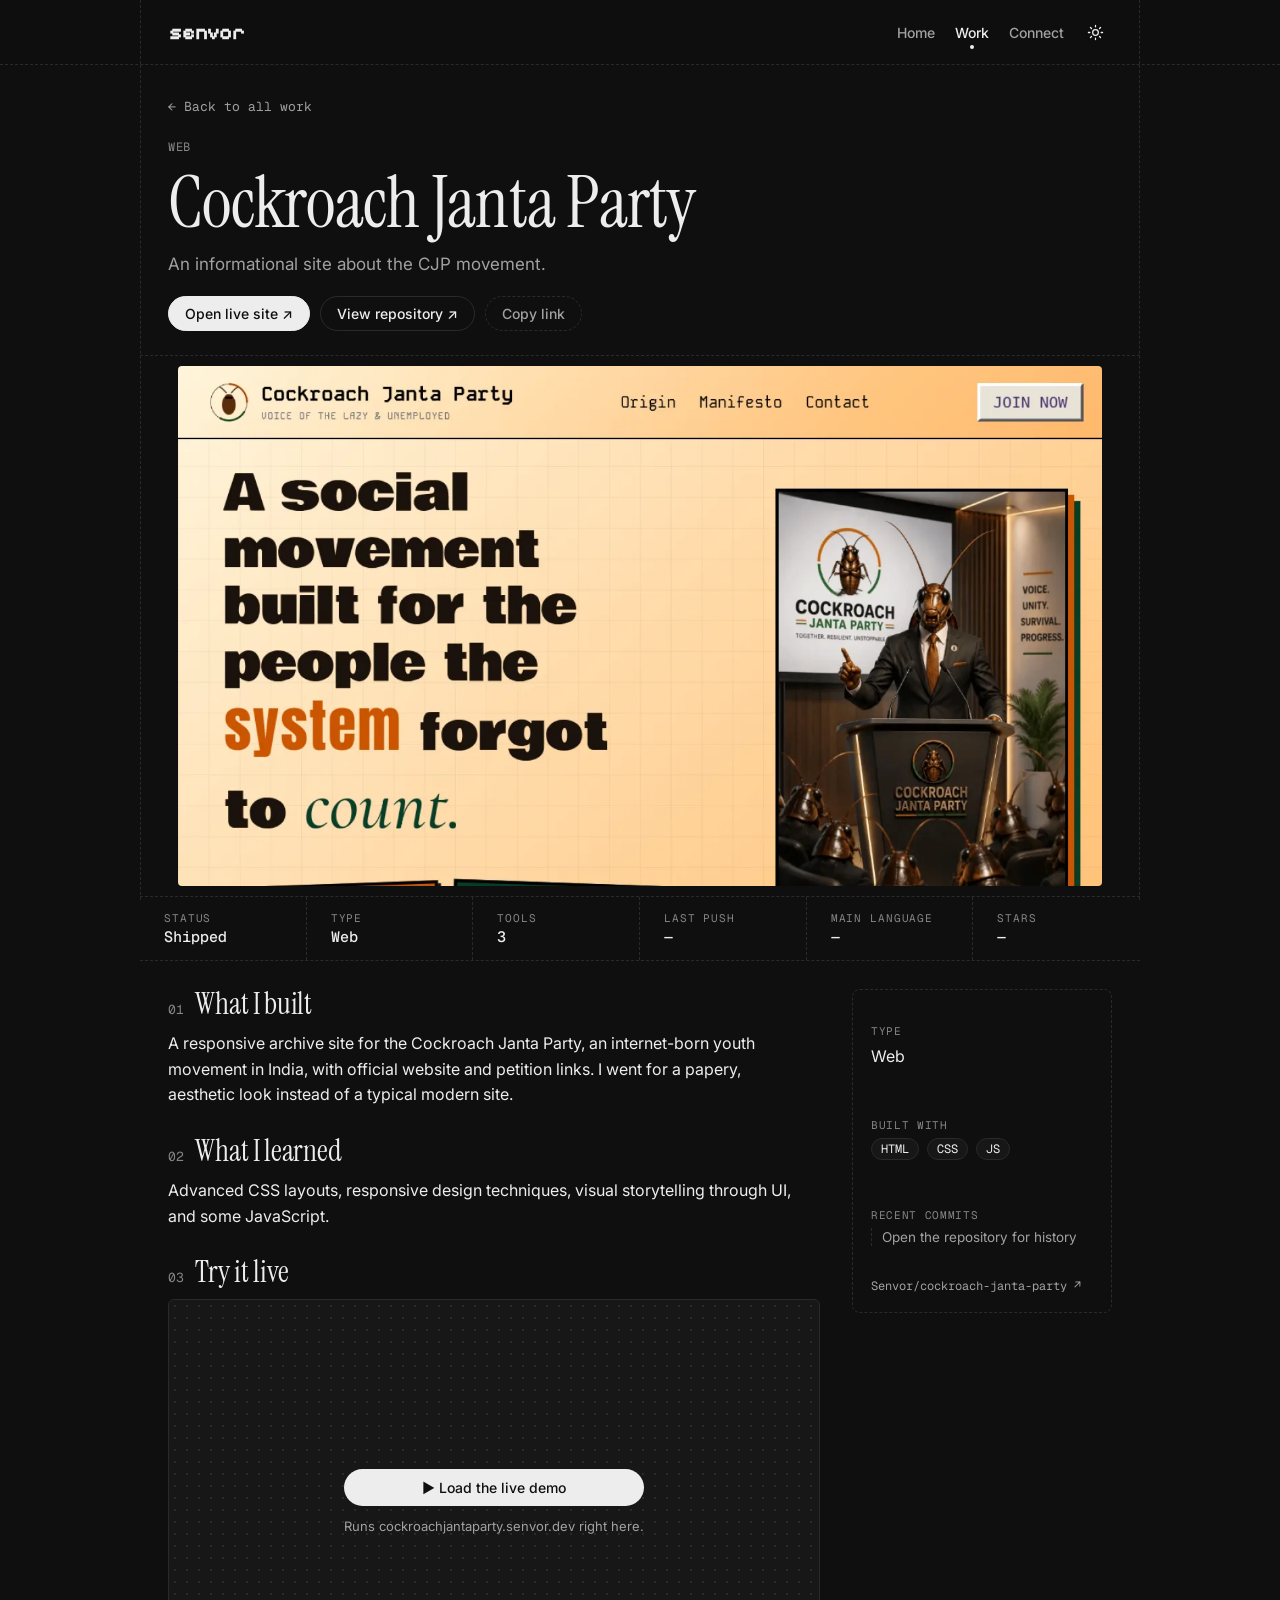
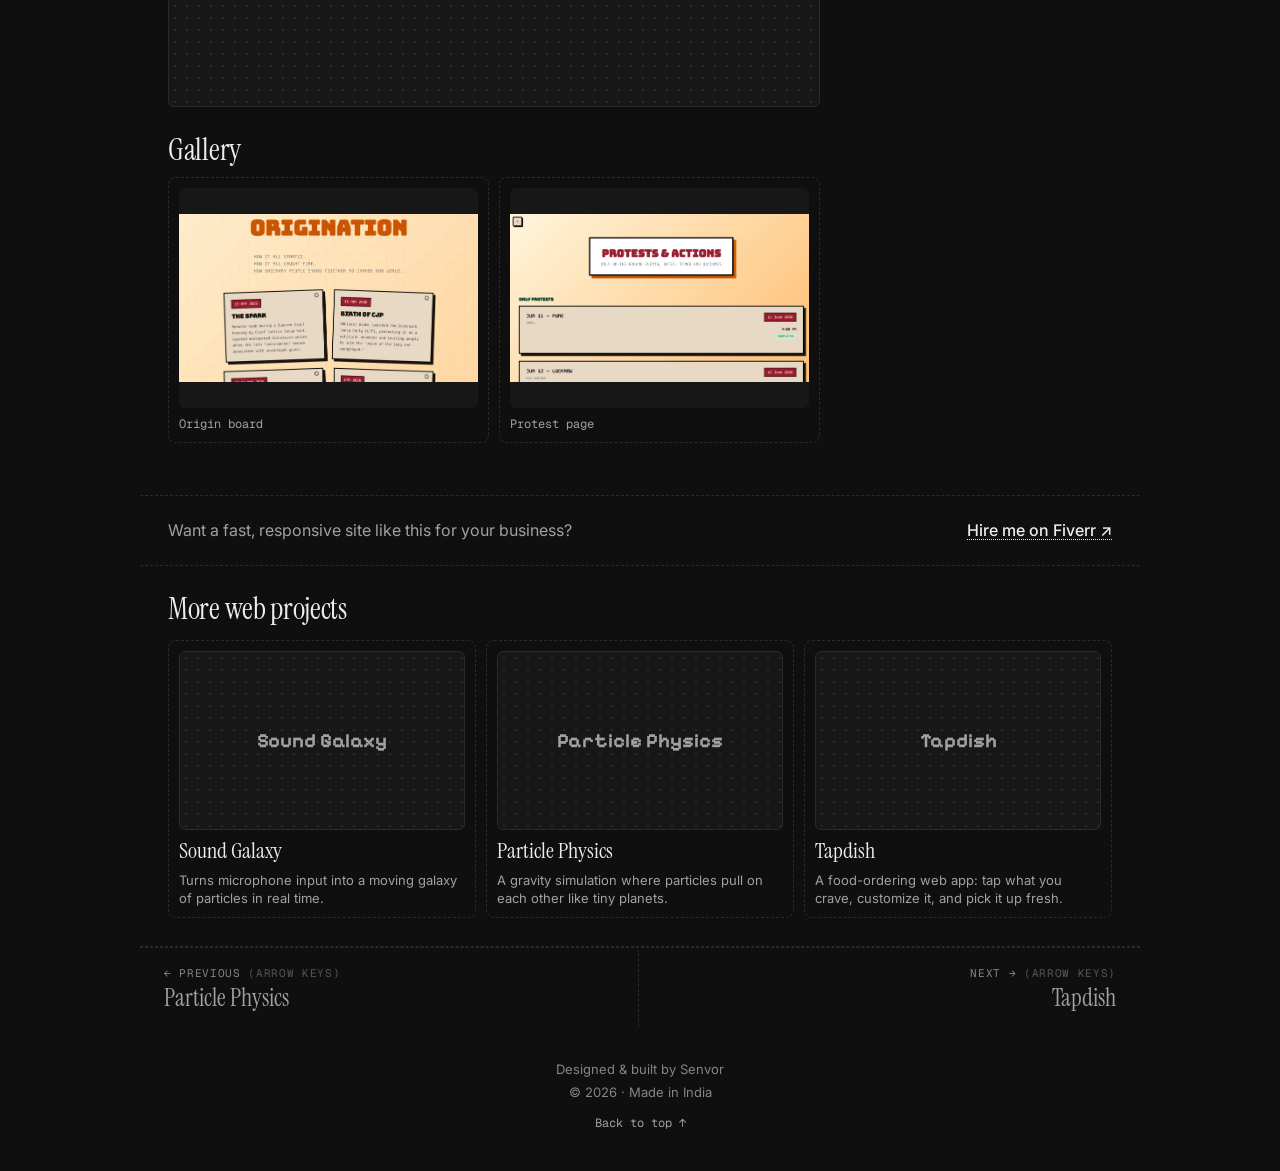
==== commit 42b0cc86: "Restyle: dashed-grid layout, Instrument Serif/Inter/Geist Mono, fixed dark/light palettes, numbered " ====
--- a/projects/cockroach-janta-party/index.html
+++ b/projects/cockroach-janta-party/index.html
@@ -4,9 +4,9 @@
 <meta charset="utf-8">
 <meta name="viewport" content="width=device-width, initial-scale=1, viewport-fit=cover">
 <meta name="description" content="An informational site about the CJP movement.">
-<meta name="theme-color" content="#15132b">
+<meta name="theme-color" content="#0f0f0f">
 <link rel="canonical" href="https://senvor.dev/projects/cockroach-janta-party/">
-<script src="/theme.js"></script>
+<script src="/js/theme.js"></script>
 <meta property="og:type" content="article">
 <meta property="og:site_name" content="Senvor">
 <meta property="og:url" content="https://senvor.dev/projects/cockroach-janta-party/">
@@ -21,15 +21,15 @@
 <title>Cockroach Janta Party — Senvor</title>
 <link rel="preconnect" href="https://fonts.googleapis.com">
 <link rel="preconnect" href="https://fonts.gstatic.com" crossorigin>
-<link href="https://fonts.googleapis.com/css2?family=Pixelify+Sans:wght@500;700&family=Figtree:wght@400;500;600&family=JetBrains+Mono:wght@400;500&display=swap" rel="stylesheet">
-<link rel="stylesheet" href="/style.css">
-<link rel="stylesheet" href="/project.css">
+<link href="https://fonts.googleapis.com/css2?family=Instrument+Serif:ital@0;1&family=Inter:wght@400;500;600&family=Geist+Mono:wght@400;500&family=Pixelify+Sans:wght@500;700&display=swap" rel="stylesheet">
+<link rel="stylesheet" href="/css/style.css">
+<link rel="stylesheet" href="/css/project.css">
 </head>
 <body>
 <div class="pj-progress" aria-hidden="true"></div>
 <header class="top"><div class="wrap">
   <a class="logo" href="/">senvor</a>
-  <nav aria-label="Main"><a href="/#work">All work</a><a href="/#connect">Connect</a></nav>
+  <nav aria-label="Main"><a href="/">Home</a><a href="/#work" class="active">Work</a><a href="/#connect">Connect</a><button class="theme" id="theme" type="button" aria-label="Toggle light and dark theme"><svg class="i-sun" viewBox="0 0 24 24" aria-hidden="true"><circle cx="12" cy="12" r="4"/><path d="M12 2v2M12 20v2M4.9 4.9l1.4 1.4M17.7 17.7l1.4 1.4M2 12h2M20 12h2M4.9 19.1l1.4-1.4M17.7 6.3l1.4-1.4"/></svg><svg class="i-moon" viewBox="0 0 24 24" aria-hidden="true"><path d="M20 14.5A8 8 0 0 1 9.5 4a8 8 0 1 0 10.5 10.5z"/></svg></button></nav>
 </div></header>
 <main id="top" tabindex="-1"><div class="wrap pj">
   <a class="crumb" href="/#work">← Back to all work</a>
@@ -70,7 +70,7 @@
   <section class="pj-more"><h2>More web projects</h2><div class="pj-cards"><a href="/projects/sound-galaxy/"><span class="tile">Sound Galaxy</span><b>Sound Galaxy</b><small>Turns microphone input into a moving galaxy of particles in real time.</small></a><a href="/projects/particle-physics/"><span class="tile">Particle Physics</span><b>Particle Physics</b><small>A gravity simulation where particles pull on each other like tiny planets.</small></a><a href="/projects/tapdish/"><span class="tile">Tapdish</span><b>Tapdish</b><small>A food-ordering web app: tap what you crave, customize it, and pick it up fresh.</small></a></div></section>
   <nav class="pj-nav" aria-label="More projects"><a rel="prev" href="/projects/particle-physics/"><small>← Previous</small><b>Particle Physics</b></a><a class="next" rel="next" href="/projects/tapdish/"><small>Next →</small><b>Tapdish</b></a></nav>
 </div></main>
-<footer><div class="wrap">© 2026 Senvor</div></footer>
-<script src="/project.js" defer></script>
+<footer><div class="wrap foot"><p>Designed &amp; built by Senvor</p><p>© 2026 · Made in India</p><a href="#top" class="totop">Back to top ↑</a></div></footer>
+<script src="/js/project.js" defer></script>
 </body>
 </html>
--- a/css/style.css
+++ b/css/style.css
@@ -0,0 +1,319 @@
+/* ===== Senvor — dashed-grid restyle =====
+   One centred 1000px column with dashed side rails; every section is a full-width band
+   with a dashed bottom border. Dark is the default theme; light is set by js/theme.js. */
+:root,:root[data-theme="dark"]{
+  color-scheme:dark;
+  --bg:#0f0f0f; --card:#171717; --line:#2a2a2a; --ink:#ededed; --soft:#a1a1a1;
+  /* spec --subtle is #6b6b6b (3.6:1 on --bg); nudged to #858585 so small text passes 4.5:1 */
+  --subtle:#858585;
+  --amber:#ffb84d; --amber-text:#ffb84d; --sky:#6ec1ff; --green:#00bb7f;
+  --hdr:rgba(15,15,15,.85); --shadow:0 6px 18px rgba(0,0,0,.45);
+}
+:root[data-theme="light"]{
+  color-scheme:light;
+  --bg:#ffffff; --card:#f6f6f6; --line:#e5e5e5; --ink:#111111; --soft:#555555;
+  /* spec --subtle is #8a8a8a (3.4:1 on white); nudged to #707070 so small text passes 4.5:1 */
+  --subtle:#707070;
+  /* amber #ffb84d is 1.7:1 on white, so amber TEXT uses a darker amber in light mode */
+  --amber:#ffb84d; --amber-text:#9a5400; --sky:#2f8fd6; --green:#00a06d;
+  --hdr:rgba(255,255,255,.85); --shadow:0 6px 18px rgba(0,0,0,.08);
+}
+:root{
+  /* old token names kept as aliases so older rules and the project pages keep working */
+  --panel:var(--card); --chip:var(--card);
+  --serif:"Instrument Serif",Georgia,"Times New Roman",serif;
+  --body:Inter,system-ui,-apple-system,"Segoe UI",sans-serif;
+  --mono:"Geist Mono","JetBrains Mono",ui-monospace,SFMono-Regular,Menlo,monospace;
+  --display:"Pixelify Sans",ui-monospace,monospace;
+  --col:1000px;
+}
+html{scroll-behavior:smooth;-webkit-text-size-adjust:100%;scroll-padding-top:72px}
+*,*::before,*::after{box-sizing:border-box}
+body{margin:0;background:var(--bg);color:var(--ink);font:400 15px/1.6 var(--body);overflow-x:hidden;min-height:100vh}
+@media (min-width:768px){body{font-size:16px}}
+/* dashed side rails, full page height */
+body::before{content:"";position:fixed;top:0;bottom:0;left:50%;width:min(var(--col),100%);transform:translateX(-50%);border-left:1px dashed var(--line);border-right:1px dashed var(--line);pointer-events:none;z-index:7}
+a{color:inherit}
+:focus-visible{outline:2px solid var(--sky);outline-offset:3px;border-radius:2px}
+img,svg,canvas{max-width:100%}
+h1,h2,h3{font-family:var(--serif);font-weight:400;letter-spacing:-.01em;line-height:1;margin:0}
+.wrap{max-width:var(--col);margin:0 auto}
+main:focus{outline:none}
+.skip{position:absolute;left:-9999px;top:8px;z-index:80;font:500 14px var(--body);text-decoration:none;background:var(--ink);color:var(--bg);padding:8px 14px;border-radius:999px}
+.skip:focus{left:12px}
+
+/* ---------- header ---------- */
+header.top{position:sticky;top:0;z-index:20;background:var(--hdr);-webkit-backdrop-filter:blur(12px);backdrop-filter:blur(12px);border-bottom:1px dashed var(--line)}
+.top .wrap{display:flex;align-items:center;justify-content:space-between;gap:12px;height:56px;padding:0 24px;border-left:1px dashed var(--line);border-right:1px dashed var(--line)}
+@media (min-width:768px){.top .wrap{height:64px;padding:0 28px}}
+.logo{font:700 22px var(--display);text-decoration:none;color:var(--ink)}
+nav{display:flex;align-items:center;gap:2px}
+nav a,.more-btn{position:relative;font:500 14px var(--body);color:var(--soft);text-decoration:none;padding:6px 9px;border-radius:6px;background:none;border:0;cursor:pointer}
+nav a:hover,.more-btn:hover{color:var(--ink)}
+nav a.active,.more-btn.active{color:var(--ink)}
+nav a.active::after,.more-btn.active::after{content:"";position:absolute;left:50%;bottom:-2px;width:4px;height:4px;margin-left:-2px;border-radius:50%;background:var(--ink)}
+.more{position:relative}
+.more-btn::before{content:"";display:none}
+.more-menu{position:absolute;right:0;top:calc(100% + 8px);min-width:190px;background:var(--bg);border:1px solid var(--line);border-radius:8px;padding:6px;display:grid;box-shadow:var(--shadow);z-index:30}
+.more-menu[hidden]{display:none}
+.more-menu a{display:block;padding:8px 10px}
+.more-menu a:hover{background:var(--card)}
+.more-menu a.active::after{left:4px;top:50%;bottom:auto;margin:-2px 0 0}
+.kbtn{font:500 12px var(--mono);background:none;border:1px solid var(--line);color:var(--soft);padding:3px 7px;border-radius:6px;cursor:pointer;margin-left:6px}
+.kbtn:hover{color:var(--ink);background:var(--card)}
+.kbtn kbd,.pal kbd{font:inherit}
+.theme{display:inline-grid;place-items:center;width:32px;height:32px;border-radius:50%;border:0;background:none;color:var(--ink);cursor:pointer;margin-left:4px;padding:0}
+.theme:hover{background:var(--card)}
+.theme svg{width:17px;height:17px;fill:none;stroke:currentColor;stroke-width:1.8;stroke-linecap:round;stroke-linejoin:round}
+.theme .i-sun{display:none}
+:root[data-theme="dark"] .theme .i-sun{display:block}
+:root[data-theme="dark"] .theme .i-moon{display:none}
+:root[data-theme="light"] .theme .i-moon{display:block}
+@media (max-width:600px){
+  .top .wrap{padding:0 12px 0 16px;gap:6px}
+  .logo{font-size:20px}
+  nav a,.more-btn{padding:6px 6px;font-size:13.5px}
+  .kbtn{display:none}
+}
+.progress{position:fixed;top:0;left:0;right:0;height:2px;background:var(--ink);transform:scaleX(0);transform-origin:0 50%;z-index:40;pointer-events:none}
+
+/* ---------- bands ---------- */
+main section{padding:24px;border-bottom:1px dashed var(--line);position:relative}
+@media (min-width:768px){main section{padding:28px}}
+.sh{display:flex;align-items:baseline;gap:12px;margin-bottom:16px}
+.sh .num{font:500 13px var(--mono);color:var(--subtle)}
+.sh h2{font-size:32px}
+@media (min-width:768px){.sh h2{font-size:36px}}
+.now{color:var(--soft)}
+.now:empty{display:none}
+a.il,.bullets a,.build a,.now a{text-decoration:underline dotted 1px;text-underline-offset:3px;color:var(--ink)}
+a.il:hover,.bullets a:hover,.build a:hover,.now a:hover{text-decoration-style:solid;text-decoration-color:var(--amber);color:var(--amber-text)}
+
+/* ---------- hero ---------- */
+.hero{padding-top:10px}
+.banner{aspect-ratio:2/1;border-radius:4px;padding:10px;border:1px solid var(--line);background:var(--card);overflow:hidden}
+@media (min-width:768px){.banner{aspect-ratio:12/5}}
+.banner canvas{display:block;width:100%;height:100%;border-radius:2px;image-rendering:pixelated;background:var(--bg)}
+.sticker{position:absolute;top:16px;right:22px;width:64px;height:64px;transform:translate(var(--dx,0),var(--dy,0)) rotate(12deg);filter:drop-shadow(0 3px 6px rgba(0,0,0,.25));cursor:grab;touch-action:none;user-select:none;-webkit-user-select:none;z-index:3}
+.sticker.drag{cursor:grabbing}
+.sticker svg{display:block;width:100%;height:100%}
+@media (min-width:768px){.sticker{width:96px;height:96px;top:20px;right:30px}}
+.id{display:flex;flex-direction:column;align-items:flex-start;gap:16px;margin-top:20px;position:relative;z-index:2}
+@media (min-width:600px){.id{flex-direction:row;align-items:center;gap:22px}}
+.avatar{width:112px;height:112px;flex:none;border-radius:22px;padding:4px;background:var(--card);border:1px solid var(--line);box-shadow:var(--shadow);transition:transform .3s ease;transform:perspective(600px)}
+.avatar img{display:block;width:100%;height:100%;border-radius:18px;object-fit:cover}
+.avatar:hover{transform:perspective(600px) rotateY(8deg) rotateX(2deg)}
+@media (min-width:768px){.avatar{width:144px;height:144px}}
+.who h1{font-size:48px;cursor:default}
+.role{margin:6px 0 0;font:500 13px var(--body);letter-spacing:.08em;text-transform:uppercase;color:var(--soft)}
+.meta{margin:4px 0 0;font-size:14px;color:var(--subtle)}
+.pills{display:flex;flex-wrap:wrap;gap:8px;margin:20px 0 0}
+.pill{display:inline-flex;align-items:center;gap:8px;font:500 13px var(--body);color:var(--ink);text-decoration:none;background:var(--card);border:1px solid var(--line);border-radius:999px;padding:5px 12px;white-space:nowrap}
+a.pill:hover{border-color:var(--soft)}
+.ping{position:relative;width:8px;height:8px;border-radius:50%;background:var(--green);flex:none}
+.ping::after{content:"";position:absolute;inset:0;border-radius:50%;background:var(--green);animation:ping 1.6s cubic-bezier(0,0,.2,1) infinite}
+@keyframes ping{75%,100%{transform:scale(2.4);opacity:0}}
+#clock-t{font-family:var(--mono);font-size:12.5px}
+.typed{margin:16px 0 0;font:500 14px var(--mono);color:var(--soft)}
+.typed span{color:var(--amber-text)}
+.caret{display:inline-block;width:.55em;height:1.05em;margin-left:2px;vertical-align:-3px;background:var(--amber);animation:blink 1s steps(1) infinite}
+@keyframes blink{50%{opacity:0}}
+.cta{display:flex;flex-wrap:wrap;gap:10px;margin-top:18px}
+.btn{display:inline-flex;align-items:center;justify-content:center;font:500 14px var(--body);text-decoration:none;cursor:pointer;padding:9px 18px;border-radius:999px;border:1px solid var(--ink);background:var(--ink);color:var(--bg);transition:transform .15s ease,background-color .15s,border-color .15s}
+.btn.alt{background:transparent;color:var(--ink);border-color:var(--line)}
+.btn.alt:hover{border-color:var(--soft);background:var(--card)}
+@media (hover:hover){.btn:hover{transform:scale(1.03)}}
+.btn:active{transform:scale(.97)}
+.stats{display:flex;flex-wrap:wrap;gap:6px 10px;margin:18px 0 0;font:400 13px var(--mono);color:var(--subtle)}
+.stats b{font-weight:500;color:var(--ink)}
+
+/* ---------- about ---------- */
+.bullets{margin:0;padding:0 0 0 18px;display:grid;gap:8px;max-width:68ch}
+.bullets li::marker{color:var(--subtle)}
+
+/* ---------- Bloodline ---------- */
+.lineage .hint{margin:0 0 18px;color:var(--soft);max-width:60ch}
+.tree{display:grid;grid-template-columns:repeat(6,1fr);gap:8px;min-height:92px;max-width:640px}
+.gen{display:flex;flex-direction:column;align-items:center;gap:6px;position:relative}
+.gen canvas{width:100%;max-width:56px;aspect-ratio:1;image-rendering:pixelated;background:var(--card);border:1px solid var(--line);border-radius:6px;cursor:pointer}
+.gen.new canvas{border-color:var(--amber)}
+.gen small{font:500 12px var(--mono);color:var(--subtle)}
+.gen:not(:last-child)::after{content:"";position:absolute;top:28px;left:calc(50% + 32px);width:calc(100% - 64px + 8px);height:1px;border-top:1px dashed var(--line)}
+.gen.sel canvas{outline:2px solid var(--sky);outline-offset:2px}
+.gen canvas:focus-visible{outline:2px solid var(--ink);outline-offset:2px}
+.gen.sel canvas:focus-visible{outline-color:var(--sky)}
+.btns{display:flex;flex-wrap:wrap;gap:8px;margin-top:18px}
+.trait{margin:14px 0 0;font:400 13px var(--mono);color:var(--soft);min-height:1.6em}
+@keyframes pop{from{transform:scale(.4)}to{transform:scale(1)}}
+@keyframes popin{from{opacity:0;transform:scale(.4)}to{opacity:1;transform:scale(1)}}
+@keyframes fadein{from{opacity:0}to{opacity:1}}
+@keyframes grow{from{transform:scaleX(0)}to{transform:scaleX(1)}}
+@keyframes glowr{50%{box-shadow:0 0 0 4px var(--amber)}}
+.gen.new canvas{animation:pop .3s steps(4)}
+.gen.intro canvas{animation:popin .3s steps(4) both;animation-delay:calc(var(--b,.4s) + var(--i) * .15s)}
+.gen.intro small{animation:fadein .3s steps(3) both;animation-delay:calc(var(--b,.4s) + var(--i) * .15s)}
+.gen.linking::after{transform-origin:left center;animation:grow .3s steps(4) both}
+.gen.new.mut canvas{animation:pop .3s steps(4),glowr .5s steps(2) .3s 2}
+
+/* ---------- contact ---------- */
+.clinks{display:flex;flex-wrap:wrap;gap:6px 18px}
+.clinks a{font-weight:500;color:var(--soft);text-decoration:none;transition:color .15s}
+.clinks a:hover{color:var(--ink)}
+.morelinks{margin-top:12px}
+.morelinks summary{display:inline-flex;align-items:center;gap:6px;cursor:pointer;list-style:none;font:500 13px var(--mono);color:var(--subtle)}
+.morelinks summary::-webkit-details-marker{display:none}
+.morelinks summary::after{content:"+";font-family:var(--mono)}
+.morelinks[open] summary::after{content:"\2212"}
+.morelinks summary:hover{color:var(--ink)}
+.morelinks .clinks{margin-top:10px}
+
+/* ---------- currently building + orbit ---------- */
+.build{display:grid;gap:10px}
+.build h3{font-size:26px}
+.build p{margin:0;max-width:66ch}
+.orbit{margin-top:8px}
+.orbit:fullscreen{display:flex;flex-direction:column;justify-content:center;padding:16px;background:#0a0a0a}
+.orbit:fullscreen canvas{width:min(100%,calc(78vh * 16 / 9));margin:0 auto}
+.orbit canvas{display:block;width:100%;height:auto;aspect-ratio:16/9;background:#0a0a0a;border:1px solid var(--line);border-radius:6px;cursor:crosshair;touch-action:none;image-rendering:pixelated}
+.orbit-ctl{display:flex;flex-wrap:wrap;align-items:center;gap:10px 20px;margin-top:12px;font-size:14px;color:var(--soft)}
+.orbit-ctl label{display:flex;align-items:center;gap:8px}
+.orbit-ctl input[type=range]{width:110px;accent-color:var(--sky)}
+.orbit-ctl input[type=checkbox]{width:16px;height:16px;accent-color:var(--sky)}
+.orbit-ctl select{font:400 13px var(--mono);color:var(--ink);background:var(--card);border:1px solid var(--line);border-radius:6px;padding:4px 8px}
+.orbit-bar{display:flex;justify-content:space-between;align-items:center;gap:8px 14px;flex-wrap:wrap;margin-top:10px;font-size:13px;color:var(--soft)}
+.orbit-btns{display:flex;flex-wrap:wrap;gap:6px}
+.mini{font:500 12px var(--mono);color:var(--ink);background:var(--card);border:1px solid var(--line);border-radius:999px;padding:4px 11px;cursor:pointer}
+.mini:hover{border-color:var(--soft)}
+.mini:disabled{opacity:.4;cursor:default}
+
+/* ---------- filter tabs ---------- */
+.tabs{display:flex;flex-wrap:wrap;gap:4px;margin:0 0 16px}
+.tabs button{font:500 12px var(--mono);color:var(--soft);background:none;border:1px solid transparent;border-radius:999px;padding:4px 12px;cursor:pointer}
+.tabs button:hover{color:var(--ink)}
+.tabs button[aria-pressed="true"]{color:var(--ink);background:var(--card);border-color:var(--line)}
+.fadein{animation:fadein .2s ease}
+
+/* ---------- work ---------- */
+.count{margin:-8px 0 14px;font:400 13px var(--mono);color:var(--subtle)}
+.projects{display:grid;grid-template-columns:1fr;gap:10px}
+@media (min-width:768px){.projects{grid-template-columns:1fr 1fr}}
+.proj{display:flex;flex-direction:column;gap:12px;padding:12px;border:1px dashed var(--line);border-radius:8px;min-width:0}
+.proj[hidden]{display:none}
+.media{aspect-ratio:16/10;border-radius:6px;border:1px solid var(--line);background:var(--card);overflow:hidden;display:grid;place-items:center}
+.media img{width:100%;height:100%;object-fit:contain;padding:10px;transition:transform .3s ease}
+@media (hover:hover){.proj:hover .media img{transform:scale(1.02)}}
+.media.tile{background-color:var(--card);background-image:radial-gradient(var(--line) 1px,transparent 1.2px);background-size:12px 12px}
+.media.tile span{font:700 clamp(22px,4vw,30px) var(--display);color:var(--soft);text-align:center;padding:0 12px}
+.proj .body{display:grid;gap:6px;padding:0 4px}
+.ptop{display:flex;align-items:center;justify-content:space-between;gap:10px;flex-wrap:wrap}
+.proj h3{font-size:24px}
+.tagline{margin:0;color:var(--soft)}
+.badge{display:inline-flex;align-items:center;gap:6px;font:500 12px var(--mono);color:var(--soft);white-space:nowrap}
+.badge::before{content:"";width:7px;height:7px;border-radius:50%;background:var(--subtle)}
+.badge.live::before{background:var(--green)}
+.badge.wip::before{background:var(--amber)}
+.tech{display:flex;flex-wrap:wrap;gap:6px;list-style:none;margin:4px 0 0;padding:0}
+.tech li{font:400 12px var(--mono);color:var(--soft);background:var(--card);border:1px solid var(--line);border-radius:999px;padding:2px 9px}
+.proj .now{margin:0;font:400 12px var(--mono);color:var(--subtle)}
+.links{display:flex;flex-wrap:wrap;gap:4px 14px;margin-top:auto;padding:0 4px 2px}
+.links a{position:relative;font:500 13px var(--body);color:var(--soft);text-decoration:none;padding:2px 0}
+.links a::after{content:" ↗";font-size:11px;opacity:.6}
+.links a:first-child::after{content:" →"}
+.links a:hover{color:var(--amber-text)}
+.proj.next .media{opacity:.8}
+
+/* DevRuler converter (attached to the DevRuler card; hidden until script.js runs) */
+.conv{padding:12px 4px 0;border-top:1px dashed var(--line)}
+.conv summary{display:inline-flex;align-items:center;gap:8px;cursor:pointer;list-style:none;font:500 13px var(--body);color:var(--ink)}
+.conv summary::-webkit-details-marker{display:none}
+.conv summary::before{content:"+";display:inline-grid;place-items:center;width:20px;height:20px;border:1px solid var(--line);border-radius:50%;background:var(--card);font:500 13px var(--mono)}
+.conv[open] summary::before{content:"\2212"}
+.conv-grid{display:grid;grid-template-columns:repeat(2,minmax(0,1fr));gap:8px;align-items:end;margin-top:12px}
+.conv label{display:grid;gap:4px;font:500 12px var(--mono);color:var(--soft)}
+.conv select,.conv input{width:100%;min-height:38px;padding:6px 9px;border:1px solid var(--line);border-radius:6px;background:var(--card);color:var(--ink);font:400 14px var(--mono)}
+.conv .mini{min-height:38px}
+.conv-out{margin:12px 0 4px;font:500 17px/1.4 var(--mono);color:var(--ink);overflow-wrap:anywhere}
+.conv-note{margin:0;font-size:12.5px;color:var(--soft)}
+
+/* ---------- skills ---------- */
+.chips{display:flex;flex-wrap:wrap;gap:8px;padding:0;margin:0;list-style:none}
+.chips li{display:inline-flex;align-items:center;font:400 13px var(--mono);color:var(--ink);background:var(--card);border:1px solid var(--line);border-radius:999px;padding:4px 12px}
+.chips li[hidden]{display:none}
+.chips li.learning{background:transparent;border-style:dashed;color:var(--soft)}
+.chips .ic{width:16px;height:16px;margin:0 7px 0 -2px;color:var(--soft)}
+.ic{display:inline-block;width:24px;height:24px;vertical-align:middle;flex:none}
+.legend{display:flex;gap:18px;flex-wrap:wrap;margin:16px 0 0;font:400 12px var(--mono);color:var(--soft)}
+.legend b{font-weight:400}
+.legend span{display:inline-block;width:12px;height:12px;border:1px solid var(--soft);border-radius:50%;margin-right:7px;vertical-align:-1px}
+.legend .s{background:var(--card)}
+.legend .l{border-style:dashed}
+
+/* ---------- GitHub activity ---------- */
+.contrib{display:block;text-decoration:none;color:inherit}
+.cgrid-wrap{overflow-x:auto;padding-bottom:4px;min-height:91px;position:relative}
+.cgrid{display:grid;grid-auto-flow:column;grid-template-rows:repeat(7,10px);grid-auto-columns:10px;gap:3px;width:max-content}
+.cgrid i,.clegend i{display:block;width:10px;height:10px;border-radius:2px;background:var(--card);box-shadow:inset 0 0 0 1px var(--line)}
+.cgrid i.pad{visibility:hidden}
+.cgrid i.l1,.clegend i.l1{background:color-mix(in srgb,var(--amber) 30%,var(--card));box-shadow:none}
+.cgrid i.l2,.clegend i.l2{background:color-mix(in srgb,var(--amber) 55%,var(--card));box-shadow:none}
+.cgrid i.l3,.clegend i.l3{background:color-mix(in srgb,var(--amber) 78%,var(--card));box-shadow:none}
+.cgrid i.l4,.clegend i.l4{background:var(--amber);box-shadow:none}
+.cload{position:absolute;inset:0;margin:0;display:grid;place-items:center start;font:400 13px var(--mono);color:var(--subtle)}
+.clegend{display:flex;flex-wrap:wrap;justify-content:space-between;align-items:center;gap:8px;margin-top:10px;font:400 12px var(--mono);color:var(--subtle)}
+.clegend .cl{display:inline-flex;align-items:center;gap:3px}
+.contrib:hover .clegend{color:var(--soft)}
+
+/* ---------- still here ---------- */
+.lead{margin:0;max-width:56ch;color:var(--soft)}
+.quote{margin:28px 0 0;padding:0 0 0 16px;border-left:1px dashed var(--line)}
+.quote p{margin:0;font:italic 400 28px/1.15 var(--serif)}
+.quote cite{display:block;margin-top:8px;font:400 12px var(--mono);font-style:normal;color:var(--subtle)}
+
+/* ---------- footer ---------- */
+footer .foot{padding:28px 24px 40px;text-align:center;display:grid;gap:2px;justify-items:center;font-size:13px;color:var(--subtle)}
+footer .foot p{margin:0}
+.totop{margin-top:10px;font:400 12px var(--mono);color:var(--soft);text-decoration:none}
+.totop:hover{color:var(--ink)}
+
+/* ---------- command menu ---------- */
+.pal{position:fixed;inset:0;z-index:60;background:rgba(0,0,0,.55);display:flex;justify-content:center;align-items:flex-start;padding:12vh 16px 16px}
+.pal[hidden]{display:none}
+.pal-box{width:min(560px,100%);background:var(--bg);border:1px solid var(--line);border-radius:10px;box-shadow:var(--shadow);overflow:hidden}
+.pal-box input{width:100%;font:400 16px var(--body);padding:14px 16px;border:0;border-bottom:1px dashed var(--line);background:none;color:var(--ink);outline:none}
+.pal-box ul{list-style:none;margin:0;padding:6px;max-height:50vh;overflow:auto}
+.pal-box li{display:flex;justify-content:space-between;align-items:center;gap:12px;padding:9px 12px;border-radius:6px;cursor:pointer;color:var(--ink)}
+.pal-box li small{font:400 11px var(--mono);text-transform:uppercase;letter-spacing:.06em;color:var(--subtle)}
+.pal-box li.on{background:var(--card)}
+.pal-box li.none{color:var(--soft);cursor:default}
+.pal-hint{margin:0;padding:9px 16px;border-top:1px dashed var(--line);font:400 12px var(--mono);color:var(--subtle)}
+.pal-hint kbd{border:1px solid var(--line);border-radius:4px;padding:0 5px;margin-right:2px}
+
+/* ---------- toast + party mode ---------- */
+.toast{position:fixed;right:16px;bottom:calc(16px + env(safe-area-inset-bottom,0px));z-index:70;opacity:0;pointer-events:none;background:var(--ink);color:var(--bg);border-radius:999px;padding:8px 16px;font:500 13px var(--body)}
+.toast.show{opacity:1;animation:fadein .25s ease backwards}
+@keyframes party{to{filter:hue-rotate(360deg)}}
+html.party .gen canvas,html.party .orbit canvas{animation:party 1.2s steps(6) infinite}
+
+/* ---------- reveal on scroll (hook: .reveal, set visible by js/extras.js) ---------- */
+.js .reveal{opacity:0;transform:translateY(8px);transition:opacity .4s ease,transform .4s ease}
+.js .reveal.is-visible{opacity:1;transform:none}
+
+/* ---------- misc ---------- */
+a,button,canvas{-webkit-tap-highlight-color:transparent}
+a,button{touch-action:manipulation}
+@supports (view-transition-name:none){::view-transition-old(root),::view-transition-new(root){animation-duration:.25s}}
+@media (max-width:600px){
+  .tree{grid-template-columns:repeat(3,1fr);gap:12px 8px}
+  .gen canvas{max-width:64px}
+  .gen:nth-child(3n)::after{display:none}
+  .gen:not(:last-child)::after{top:31px;width:calc(100% - 56px)}
+}
+@media (prefers-reduced-motion:reduce){
+  html{scroll-behavior:auto}
+  *,*::before,*::after{animation-duration:0s!important;animation-iteration-count:1!important;transition:none!important}
+  .ping::after,.caret{animation:none!important}
+  .js .reveal{opacity:1;transform:none}
+  .avatar:hover{transform:none}
+  .btn:hover,.btn:active{transform:none}
+  ::view-transition-group(*),::view-transition-old(*),::view-transition-new(*){animation:none!important}
+}
--- a/css/project.css
+++ b/css/project.css
@@ -0,0 +1,109 @@
+/* Project detail pages — same dashed-grid language as the homepage */
+.pj{padding:24px 24px 0}
+@media (min-width:768px){.pj{padding:28px 28px 0}}
+.crumb{display:inline-flex;align-items:center;gap:8px;font:400 13px var(--mono);color:var(--soft);text-decoration:none;margin-bottom:24px}
+.crumb:hover{color:var(--ink)}
+.pj-head{display:grid;gap:12px;margin-bottom:24px}
+.pj-kicker{display:flex;flex-wrap:wrap;gap:10px;align-items:center;font:400 12px var(--mono);color:var(--subtle);text-transform:uppercase;letter-spacing:.06em}
+.pj-kicker .pill{display:inline-flex;align-items:center;gap:6px;border:1px solid var(--line);background:var(--card);border-radius:999px;color:var(--soft);padding:1px 10px;text-transform:none;letter-spacing:0;font-size:12px}
+.pj-kicker .pill::before{content:"";width:7px;height:7px;border-radius:50%;background:var(--amber)}
+.pj h1{font-size:clamp(44px,8vw,72px)}
+.pj-tagline{font-size:17px;color:var(--soft);margin:0;max-width:56ch}
+.pj-actions{display:flex;flex-wrap:wrap;gap:10px;margin-top:6px}
+.pj-actions a,.pj-share{display:inline-flex;align-items:center;gap:8px;font:500 14px var(--body);text-decoration:none;padding:8px 16px;border-radius:999px;border:1px solid var(--line);background:transparent;color:var(--ink);cursor:pointer;transition:transform .15s ease,background-color .15s}
+.pj-actions a.primary{background:var(--ink);color:var(--bg);border-color:var(--ink)}
+.pj-actions a:hover,.pj-share:hover{transform:scale(1.03)}
+.pj-actions a:active,.pj-share:active{transform:scale(.97)}
+.pj-share{color:var(--soft);border-style:dashed}
+.pj-hero{margin:0 -24px 0;padding:10px;border-top:1px dashed var(--line);border-bottom:1px dashed var(--line);display:grid;place-items:center}
+@media (min-width:768px){.pj-hero{margin:0 -28px}}
+.pj-hero img{display:block;max-height:520px;width:auto;max-width:100%;object-fit:contain;cursor:zoom-in;border-radius:4px;background:var(--card)}
+.pj-hero.art{position:relative;overflow:hidden;background:var(--bg)}
+.pj-hero.art canvas{display:block;width:100%;aspect-ratio:12/5;image-rendering:pixelated;border-radius:4px;background:#0a0a0a}
+.pj-hero.art span{position:absolute;left:28px;bottom:22px;font:700 clamp(26px,6vw,52px) var(--display);color:#fff;text-shadow:3px 3px 0 #000;pointer-events:none}
+.pj-stats{list-style:none;margin:0 -24px;padding:0;display:grid;grid-template-columns:repeat(auto-fit,minmax(130px,1fr));border-bottom:1px dashed var(--line)}
+@media (min-width:768px){.pj-stats{margin:0 -28px}}
+.pj-stats li{padding:14px 24px;border-right:1px dashed var(--line);display:grid;gap:2px}
+.pj-stats li:last-child{border-right:0}
+.pj-stats small{font:400 11px var(--mono);text-transform:uppercase;letter-spacing:.08em;color:var(--subtle)}
+.pj-stats b{font:500 15px var(--mono);color:var(--ink);white-space:nowrap;overflow:hidden;text-overflow:ellipsis}
+.pj-grid{display:grid;grid-template-columns:minmax(0,1fr) 260px;gap:32px;align-items:start;padding-top:28px}
+.pj-body section{margin-bottom:28px;padding:0;border:0}
+.pj-body h2{font-size:30px;margin-bottom:12px;display:flex;align-items:baseline;gap:12px}
+.pj-body h2 i{font:400 13px var(--mono);font-style:normal;color:var(--subtle)}
+.pj-body p{margin:0;max-width:64ch}
+.pj-side{position:sticky;top:84px;border:1px dashed var(--line);border-radius:8px;padding:18px;display:grid;gap:16px}
+.pj-side dt{font:400 11px var(--mono);text-transform:uppercase;letter-spacing:.06em;color:var(--subtle);margin-bottom:6px}
+.pj-side dd{margin:0}
+.pj-side .chips li{font-size:12px;padding:2px 9px}
+.pj-gallery{display:grid;grid-template-columns:repeat(auto-fit,minmax(240px,1fr));gap:10px;margin-top:8px}
+.pj-gallery figure{margin:0;border:1px dashed var(--line);border-radius:8px;padding:10px;overflow:hidden}
+.pj-gallery img{display:block;width:100%;height:220px;object-fit:contain;background:var(--card);border-radius:6px;cursor:zoom-in;transition:transform .25s}
+.pj-gallery figure:hover img{transform:scale(1.02)}
+.pj-gallery figcaption{font:400 12px var(--mono);color:var(--soft);margin-top:8px}
+.pj-hire{margin:24px -24px 0;border-top:1px dashed var(--line);padding:20px 24px;display:flex;flex-wrap:wrap;gap:12px;align-items:center;justify-content:space-between}
+@media (min-width:768px){.pj-hire{margin:24px -28px 0;padding:22px 28px}}
+.pj-hire p{margin:0;color:var(--soft)}
+.pj-hire a{font-weight:500;color:var(--ink);text-decoration:underline dotted 1px;text-underline-offset:3px}
+.pj-hire a:hover{text-decoration-style:solid;text-decoration-color:var(--amber);color:var(--amber-text)}
+.pj-nav{display:grid;grid-template-columns:1fr 1fr;margin:0 -24px;border-top:1px dashed var(--line)}
+@media (min-width:768px){.pj-nav{margin:0 -28px}}
+.pj-nav a{text-decoration:none;display:grid;gap:2px;padding:18px 24px}
+.pj-nav a:first-child{border-right:1px dashed var(--line)}
+.pj-nav a:hover b{color:var(--amber-text)}
+.pj-nav small{font:400 11px var(--mono);color:var(--subtle);text-transform:uppercase;letter-spacing:.06em}
+.pj-nav b{font:400 24px var(--serif)}
+.pj-nav .next{text-align:right}
+.pj-progress{position:fixed;top:0;left:0;right:0;height:2px;background:var(--ink);transform:scaleX(0);transform-origin:0 50%;z-index:40}
+.pj-frame{border:1px solid var(--line);border-radius:6px;background:var(--card);background-image:radial-gradient(var(--line) 1px,transparent 1.2px);background-size:12px 12px;aspect-ratio:16/10;display:grid;place-content:center;gap:10px;text-align:center}
+.pj-frame button{font:500 14px var(--body);color:var(--bg);background:var(--ink);border:0;border-radius:999px;padding:10px 20px;cursor:pointer;transition:transform .15s}
+.pj-frame button:hover{transform:scale(1.03)}
+.pj-frame small{color:var(--soft);font-size:13px}
+.pj-frame.on{display:block;position:relative;overflow:hidden;background:#000}
+.pj-stage{position:absolute;top:0;left:0;width:1280px;height:800px;transform-origin:0 0}
+.pj-stage iframe{display:block;width:1280px;height:800px;border:0;background:#fff}
+.pj-open{position:absolute;right:10px;bottom:10px;font:500 13px var(--body);color:#0f0f0f;background:#ededed;border-radius:999px;padding:6px 12px;text-decoration:none}
+.pj-commits{list-style:none;margin:0;padding:0;display:grid;gap:10px}
+.pj-commits li{display:grid;gap:2px;font-size:13.5px;line-height:1.35;border-left:1px dashed var(--line);padding-left:10px}
+.pj-commits a{color:var(--ink);text-decoration:none;display:-webkit-box;-webkit-line-clamp:2;-webkit-box-orient:vertical;overflow:hidden}
+.pj-commits a:hover{color:var(--amber-text)}
+.pj-commits small{font:400 11.5px var(--mono);color:var(--subtle)}
+.pj-commits .muted{color:var(--soft)}
+.pj-repo{font:400 12px var(--mono);color:var(--soft);text-decoration:none;word-break:break-all}
+.pj-repo:hover{color:var(--amber-text)}
+.pj-more{margin:0 -24px;padding:24px;border-top:1px dashed var(--line)}
+@media (min-width:768px){.pj-more{margin:0 -28px;padding:28px}}
+.pj-more h2{font-size:30px;margin-bottom:16px}
+.pj-cards{display:grid;grid-template-columns:repeat(auto-fit,minmax(210px,1fr));gap:10px}
+.pj-cards a{display:grid;gap:6px;align-content:start;text-decoration:none;color:var(--ink);border:1px dashed var(--line);border-radius:8px;padding:10px}
+.pj-cards a:hover b{color:var(--amber-text)}
+.pj-cards img,.pj-cards .tile{display:block;width:100%;aspect-ratio:16/10;height:auto;object-fit:contain;background:var(--card);border:1px solid var(--line);border-radius:6px}
+.pj-cards .tile{display:grid;place-items:center;font:700 20px var(--display);color:var(--soft);background-image:radial-gradient(var(--line) 1px,transparent 1.2px);background-size:12px 12px}
+.pj-cards b{font:400 22px var(--serif)}
+.pj-cards small{color:var(--soft);font-size:13px;line-height:1.4}
+/* lightbox */
+.lb{position:fixed;inset:0;z-index:50;background:rgba(0,0,0,.92);display:none;align-items:center;justify-content:center;gap:12px;padding:24px}
+.lb.open{display:flex}
+.lb figure{margin:0;display:grid;gap:10px;justify-items:center;max-width:min(1100px,86vw)}
+.lb img{max-width:100%;max-height:80vh;object-fit:contain;border:2px solid #2a2a2a;background:#171717}
+.lb figcaption{color:#ededed;font:500 14px var(--mono)}
+.lb button{font:400 30px var(--mono);color:#ededed;background:#171717;border:2px solid #2a2a2a;width:52px;height:52px;cursor:pointer;line-height:1}
+.lb button:hover{border-color:#ffb84d;color:#ffb84d}
+.lb-x{position:absolute;top:16px;right:16px}
+/* reveal */
+.rv{opacity:0;transform:translateY(8px);transition:opacity .4s,transform .4s}
+.rv.in{opacity:1;transform:none}
+.pj-nav small::after{content:"  (arrow keys)";opacity:.6}
+@media (max-width:760px){
+  .pj-stats li{border-right:0;border-bottom:1px dashed var(--line)}
+  .pj-stats li:last-child{border-bottom:0}
+  .pj-nav small::after{content:""}
+  .lb-p,.lb-n{display:none}
+  .pj-grid{grid-template-columns:1fr}
+  .pj-side{position:static;order:-1}
+  .pj-nav{grid-template-columns:1fr}
+  .pj-nav a:first-child{border-right:0;border-bottom:1px dashed var(--line)}
+  .pj-nav .next{text-align:left}
+  .pj-hero.art span{left:16px;bottom:12px}
+}
+@media (prefers-reduced-motion:reduce){.pj-actions a:hover,.pj-actions a:active,.pj-gallery figure:hover img,.pj-frame button:hover{transform:none}.rv{opacity:1;transform:none}}
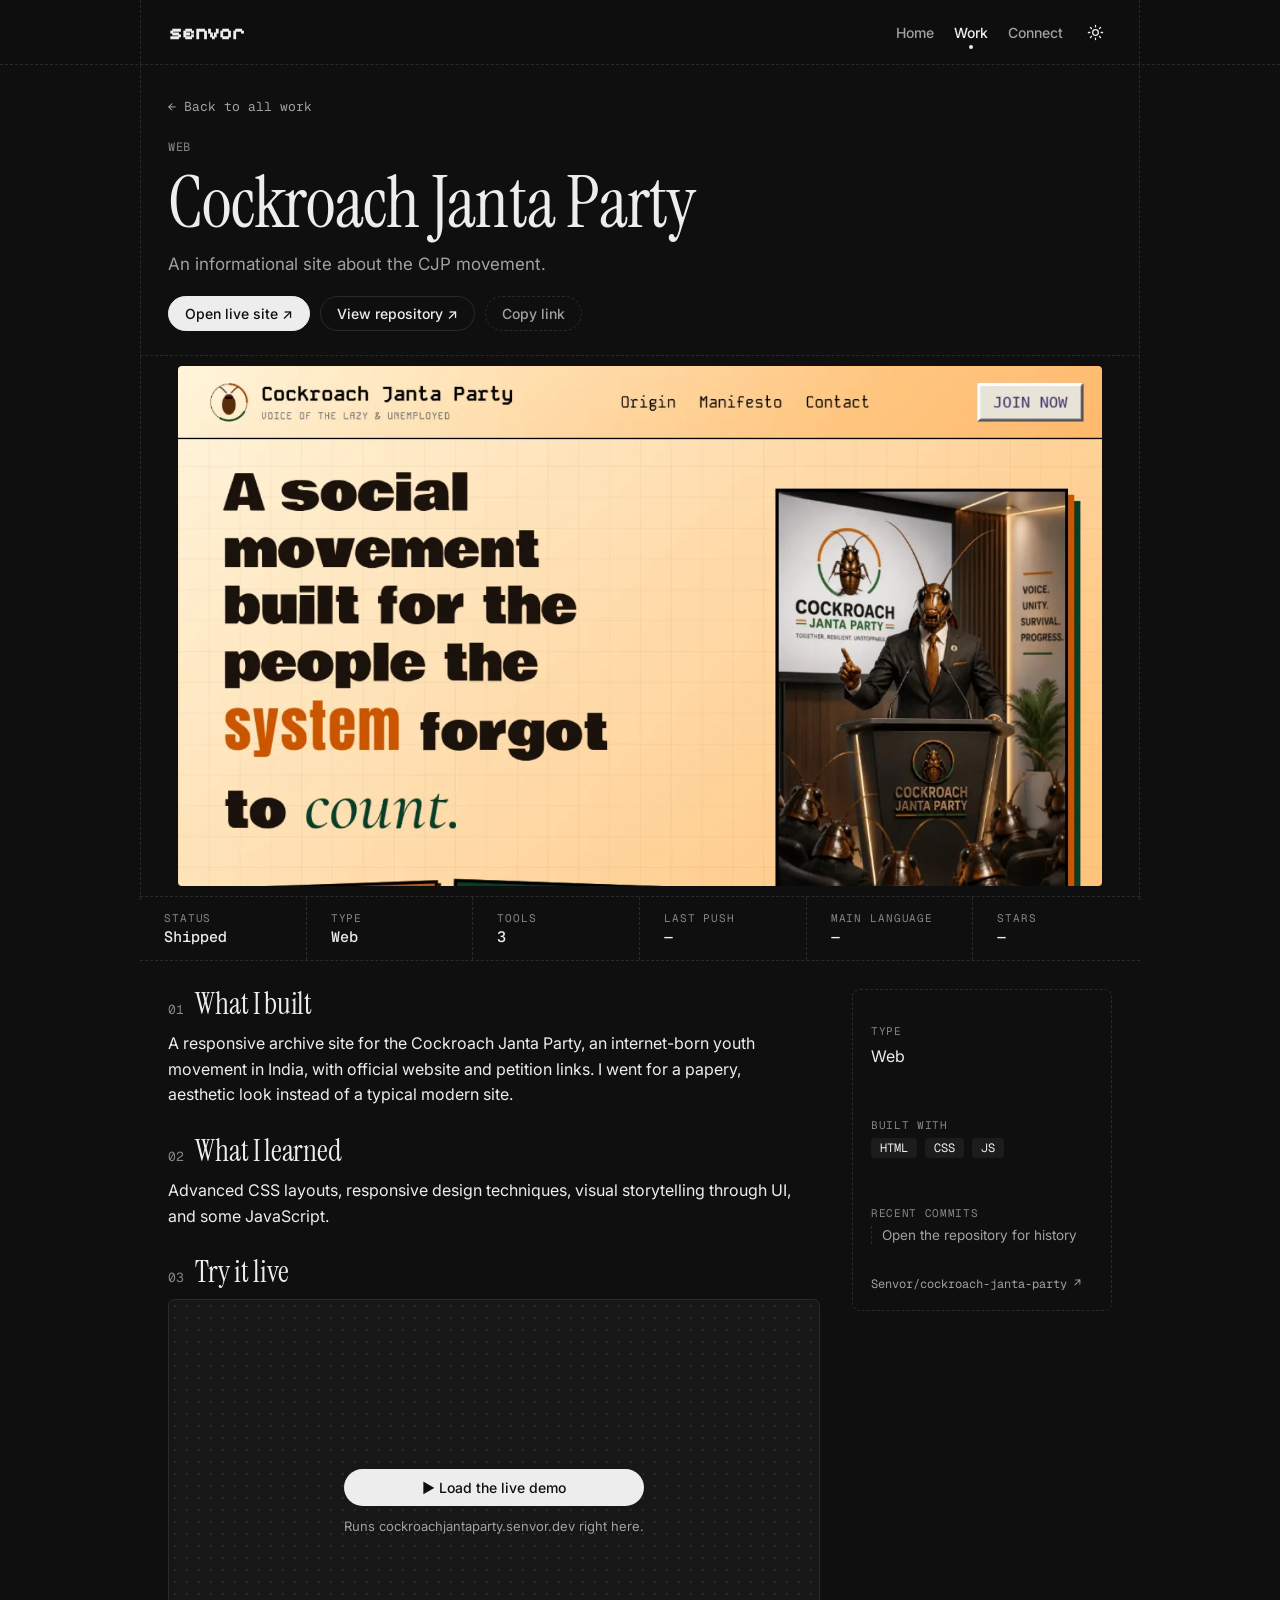
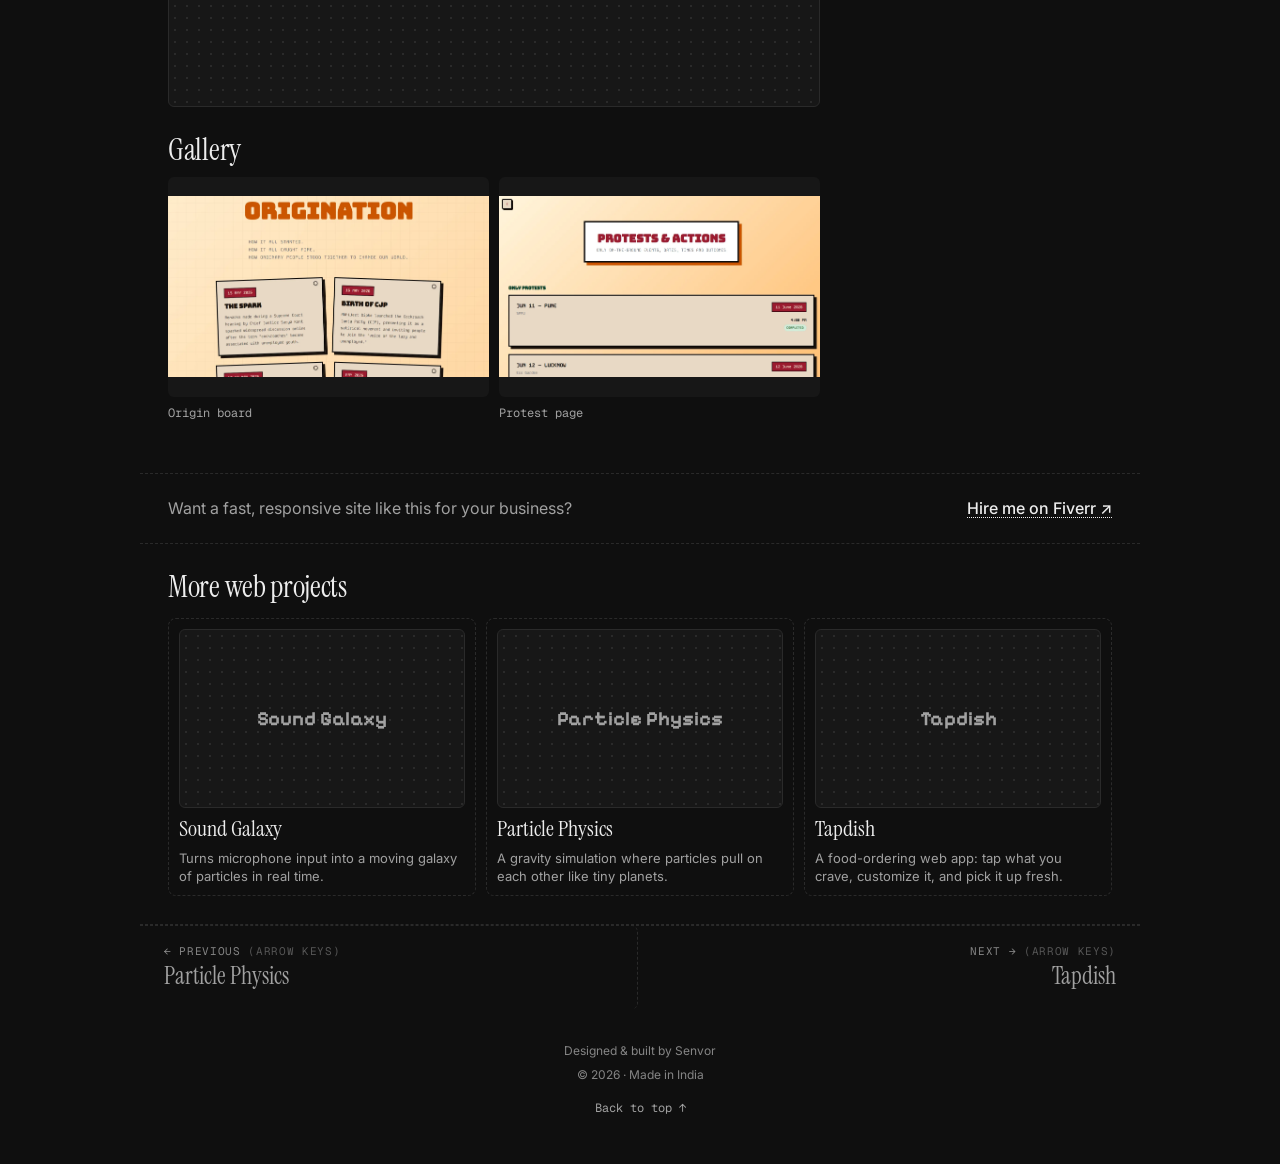
==== commit b0edf9f5: "Pixel art: faithful Starbie, DevRuler, CJP on Work cards; redo Particle Physics + Sound Galaxy from " ====
--- a/projects/cockroach-janta-party/index.html
+++ b/projects/cockroach-janta-party/index.html
@@ -12,11 +12,11 @@
 <meta property="og:url" content="https://senvor.dev/projects/cockroach-janta-party/">
 <meta property="og:title" content="Cockroach Janta Party — Senvor">
 <meta property="og:description" content="An informational site about the CJP movement.">
-<meta property="og:image" content="https://senvor.dev/assets/projects/cjp-hero.webp">
+<meta property="og:image" content="https://senvor.dev/assets/pixel/cjp.webp">
 <meta name="twitter:card" content="summary_large_image">
 <meta name="twitter:title" content="Cockroach Janta Party — Senvor">
 <meta name="twitter:description" content="An informational site about the CJP movement.">
-<meta name="twitter:image" content="https://senvor.dev/assets/projects/cjp-hero.webp">
+<meta name="twitter:image" content="https://senvor.dev/assets/pixel/cjp.webp">
 <link rel="icon" type="image/png" href="/assets/favicon.png">
 <title>Cockroach Janta Party — Senvor</title>
 <link rel="preconnect" href="https://fonts.googleapis.com">
--- a/css/style.css
+++ b/css/style.css
@@ -20,12 +20,17 @@
 }
 :root{
   /* old token names kept as aliases so older rules and the project pages keep working */
-  --panel:var(--card); --chip:var(--card);
+  --panel:var(--card);
   --serif:"Instrument Serif",Georgia,"Times New Roman",serif;
   --body:Inter,system-ui,-apple-system,"Segoe UI",sans-serif;
   --mono:"Geist Mono","JetBrains Mono",ui-monospace,SFMono-Regular,Menlo,monospace;
   --display:"Pixelify Sans",ui-monospace,monospace;
   --col:1000px;
+  /* spacing scale */
+  --s1:4px; --s2:8px; --s3:12px; --s4:16px; --s5:24px; --s6:32px; --s7:48px;
+  /* type scale (5 steps + hero) */
+  --t-xs:12px; --t-sm:14px; --t-md:16px; --t-lg:24px; --t-xl:32px;
+  --chip:color-mix(in srgb,var(--ink) 6%,var(--bg));
 }
 html{scroll-behavior:smooth;-webkit-text-size-adjust:100%;scroll-padding-top:72px}
 *,*::before,*::after{box-sizing:border-box}
@@ -47,8 +52,8 @@
 .top .wrap{display:flex;align-items:center;justify-content:space-between;gap:12px;height:56px;padding:0 24px;border-left:1px dashed var(--line);border-right:1px dashed var(--line)}
 @media (min-width:768px){.top .wrap{height:64px;padding:0 28px}}
 .logo{font:700 22px var(--display);text-decoration:none;color:var(--ink)}
-nav{display:flex;align-items:center;gap:2px}
-nav a,.more-btn{position:relative;font:500 14px var(--body);color:var(--soft);text-decoration:none;padding:6px 9px;border-radius:6px;background:none;border:0;cursor:pointer}
+nav{display:flex;align-items:center;gap:var(--s1)}
+nav a,.more-btn{position:relative;font:500 var(--t-sm) var(--body);color:var(--soft);text-decoration:none;padding:6px var(--s2);border-radius:6px;background:none;border:0;cursor:pointer}
 nav a:hover,.more-btn:hover{color:var(--ink)}
 nav a.active,.more-btn.active{color:var(--ink)}
 nav a.active::after,.more-btn.active::after{content:"";position:absolute;left:50%;bottom:-2px;width:4px;height:4px;margin-left:-2px;border-radius:50%;background:var(--ink)}
@@ -59,7 +64,7 @@
 .more-menu a{display:block;padding:8px 10px}
 .more-menu a:hover{background:var(--card)}
 .more-menu a.active::after{left:4px;top:50%;bottom:auto;margin:-2px 0 0}
-.kbtn{font:500 12px var(--mono);background:none;border:1px solid var(--line);color:var(--soft);padding:3px 7px;border-radius:6px;cursor:pointer;margin-left:6px}
+.kbtn{font:500 var(--t-xs) var(--mono);background:var(--chip);border:0;color:var(--soft);padding:3px var(--s2);border-radius:6px;cursor:pointer;margin-left:var(--s2)}
 .kbtn:hover{color:var(--ink);background:var(--card)}
 .kbtn kbd,.pal kbd{font:inherit}
 .theme{display:inline-grid;place-items:center;width:32px;height:32px;border-radius:50%;border:0;background:none;color:var(--ink);cursor:pointer;margin-left:4px;padding:0}
@@ -70,80 +75,83 @@
 :root[data-theme="dark"] .theme .i-moon{display:none}
 :root[data-theme="light"] .theme .i-moon{display:block}
 @media (max-width:600px){
-  .top .wrap{padding:0 12px 0 16px;gap:6px}
+  .top .wrap{padding:0 var(--s3) 0 var(--s5);gap:var(--s2)}
   .logo{font-size:20px}
-  nav a,.more-btn{padding:6px 6px;font-size:13.5px}
+  nav{gap:0}
+  nav a,.more-btn{padding:6px var(--s2)}
+  /* the logo already links to the top, so the Home link is dropped on phones to keep the bar uncrowded */
+  nav > a[data-sec="top"]{display:none}
   .kbtn{display:none}
 }
 .progress{position:fixed;top:0;left:0;right:0;height:2px;background:var(--ink);transform:scaleX(0);transform-origin:0 50%;z-index:40;pointer-events:none}
 
 /* ---------- bands ---------- */
-main section{padding:24px;border-bottom:1px dashed var(--line);position:relative}
-@media (min-width:768px){main section{padding:28px}}
-.sh{display:flex;align-items:baseline;gap:12px;margin-bottom:16px}
-.sh .num{font:500 13px var(--mono);color:var(--subtle)}
-.sh h2{font-size:32px}
-@media (min-width:768px){.sh h2{font-size:36px}}
+main section{padding:var(--s7) var(--s5);border-bottom:1px dashed var(--line);position:relative}
+@media (min-width:768px){main section{padding:var(--s7) var(--s6)}}
+.sh{display:flex;align-items:baseline;gap:var(--s3);margin-bottom:var(--s5)}
+.sh .num{font:400 var(--t-xs) var(--mono);color:var(--subtle)}
+.sh h2{font-size:var(--t-xl)}
 .now{color:var(--soft)}
 .now:empty{display:none}
-a.il,.bullets a,.build a,.now a{text-decoration:underline dotted 1px;text-underline-offset:3px;color:var(--ink)}
+a.il,.bullets a,.build a,.now a{text-decoration:underline 1px;text-decoration-color:var(--line);text-underline-offset:4px;color:var(--ink)}
 a.il:hover,.bullets a:hover,.build a:hover,.now a:hover{text-decoration-style:solid;text-decoration-color:var(--amber);color:var(--amber-text)}
 
 /* ---------- hero ---------- */
-.hero{padding-top:10px}
-.banner{aspect-ratio:2/1;border-radius:4px;padding:10px;border:1px solid var(--line);background:var(--card);overflow:hidden}
+.hero{padding-top:var(--s5)}
+@media (min-width:768px){.hero{padding-top:var(--s6)}}
+.banner{aspect-ratio:2/1;border-radius:8px;overflow:hidden;background:var(--bg)}
 @media (min-width:768px){.banner{aspect-ratio:12/5}}
-.banner canvas{display:block;width:100%;height:100%;border-radius:2px;image-rendering:pixelated;background:var(--bg)}
+.banner canvas{display:block;width:100%;height:100%;border-radius:8px;image-rendering:pixelated;background:var(--bg)}
 .sticker{position:absolute;top:16px;right:22px;width:64px;height:64px;transform:translate(var(--dx,0),var(--dy,0)) rotate(12deg);filter:drop-shadow(0 3px 6px rgba(0,0,0,.25));cursor:grab;touch-action:none;user-select:none;-webkit-user-select:none;z-index:3}
 .sticker.drag{cursor:grabbing}
 .sticker svg{display:block;width:100%;height:100%}
 @media (min-width:768px){.sticker{width:96px;height:96px;top:20px;right:30px}}
-.id{display:flex;flex-direction:column;align-items:flex-start;gap:16px;margin-top:20px;position:relative;z-index:2}
-@media (min-width:600px){.id{flex-direction:row;align-items:center;gap:22px}}
-.avatar{width:112px;height:112px;flex:none;border-radius:22px;padding:4px;background:var(--card);border:1px solid var(--line);box-shadow:var(--shadow);transition:transform .3s ease;transform:perspective(600px)}
-.avatar img{display:block;width:100%;height:100%;border-radius:18px;object-fit:cover}
+.id{display:flex;flex-direction:column;align-items:flex-start;gap:var(--s4);margin-top:var(--s6);position:relative;z-index:2}
+@media (min-width:600px){.id{flex-direction:row;align-items:center;gap:var(--s5)}}
+.avatar{width:96px;height:96px;flex:none;border-radius:20px;padding:0;background:var(--card);transition:transform .3s ease;transform:perspective(600px)}
+.avatar img{display:block;width:100%;height:100%;border-radius:20px;object-fit:cover}
 .avatar:hover{transform:perspective(600px) rotateY(8deg) rotateX(2deg)}
-@media (min-width:768px){.avatar{width:144px;height:144px}}
+@media (min-width:768px){.avatar{width:120px;height:120px}}
 .who h1{font-size:48px;cursor:default}
-.role{margin:6px 0 0;font:500 13px var(--body);letter-spacing:.08em;text-transform:uppercase;color:var(--soft)}
-.meta{margin:4px 0 0;font-size:14px;color:var(--subtle)}
-.pills{display:flex;flex-wrap:wrap;gap:8px;margin:20px 0 0}
-.pill{display:inline-flex;align-items:center;gap:8px;font:500 13px var(--body);color:var(--ink);text-decoration:none;background:var(--card);border:1px solid var(--line);border-radius:999px;padding:5px 12px;white-space:nowrap}
-a.pill:hover{border-color:var(--soft)}
+.role{margin:var(--s2) 0 0;font:500 var(--t-xs) var(--body);letter-spacing:.08em;text-transform:uppercase;color:var(--soft)}
+.meta{margin:var(--s1) 0 0;font-size:var(--t-sm);color:var(--subtle)}
+.pills{display:flex;flex-wrap:wrap;gap:var(--s2);margin:var(--s5) 0 0}
+.pill{display:inline-flex;align-items:center;gap:var(--s2);font:500 var(--t-xs) var(--body);color:var(--soft);text-decoration:none;background:var(--chip);border:0;border-radius:999px;padding:var(--s1) var(--s3);white-space:nowrap}
+a.pill:hover{color:var(--ink)}
 .ping{position:relative;width:8px;height:8px;border-radius:50%;background:var(--green);flex:none}
 .ping::after{content:"";position:absolute;inset:0;border-radius:50%;background:var(--green);animation:ping 1.6s cubic-bezier(0,0,.2,1) infinite}
 @keyframes ping{75%,100%{transform:scale(2.4);opacity:0}}
-#clock-t{font-family:var(--mono);font-size:12.5px}
-.typed{margin:16px 0 0;font:500 14px var(--mono);color:var(--soft)}
-.typed span{color:var(--amber-text)}
-.caret{display:inline-block;width:.55em;height:1.05em;margin-left:2px;vertical-align:-3px;background:var(--amber);animation:blink 1s steps(1) infinite}
+#clock-t{font-family:var(--mono);font-size:var(--t-xs)}
+.typed{margin:var(--s5) 0 0;font:400 var(--t-sm) var(--mono);color:var(--soft)}
+.typed span{color:var(--ink)}
+.caret{display:inline-block;width:.55em;height:1.05em;margin-left:2px;vertical-align:-3px;background:var(--soft);animation:blink 1s steps(1) infinite}
 @keyframes blink{50%{opacity:0}}
-.cta{display:flex;flex-wrap:wrap;gap:10px;margin-top:18px}
-.btn{display:inline-flex;align-items:center;justify-content:center;font:500 14px var(--body);text-decoration:none;cursor:pointer;padding:9px 18px;border-radius:999px;border:1px solid var(--ink);background:var(--ink);color:var(--bg);transition:transform .15s ease,background-color .15s,border-color .15s}
+.cta{display:flex;flex-wrap:wrap;gap:var(--s3);margin-top:var(--s5)}
+.btn{display:inline-flex;align-items:center;justify-content:center;font:500 var(--t-sm) var(--body);text-decoration:none;cursor:pointer;padding:var(--s2) var(--s4);border-radius:999px;border:1px solid var(--ink);background:var(--ink);color:var(--bg);transition:transform .15s ease,background-color .15s,border-color .15s}
 .btn.alt{background:transparent;color:var(--ink);border-color:var(--line)}
 .btn.alt:hover{border-color:var(--soft);background:var(--card)}
 @media (hover:hover){.btn:hover{transform:scale(1.03)}}
 .btn:active{transform:scale(.97)}
-.stats{display:flex;flex-wrap:wrap;gap:6px 10px;margin:18px 0 0;font:400 13px var(--mono);color:var(--subtle)}
+.stats{display:flex;flex-wrap:wrap;gap:var(--s1) var(--s3);margin:var(--s5) 0 0;font:400 var(--t-xs) var(--mono);color:var(--subtle)}
 .stats b{font-weight:500;color:var(--ink)}
 
 /* ---------- about ---------- */
-.bullets{margin:0;padding:0 0 0 18px;display:grid;gap:8px;max-width:68ch}
+.bullets{margin:0;padding:0 0 0 var(--s4);display:grid;gap:var(--s3);max-width:64ch;color:var(--soft)}
 .bullets li::marker{color:var(--subtle)}
 
 /* ---------- Bloodline ---------- */
-.lineage .hint{margin:0 0 18px;color:var(--soft);max-width:60ch}
+.lineage .hint{margin:0 0 var(--s5);color:var(--soft);max-width:60ch}
 .tree{display:grid;grid-template-columns:repeat(6,1fr);gap:8px;min-height:92px;max-width:640px}
 .gen{display:flex;flex-direction:column;align-items:center;gap:6px;position:relative}
 .gen canvas{width:100%;max-width:56px;aspect-ratio:1;image-rendering:pixelated;background:var(--card);border:1px solid var(--line);border-radius:6px;cursor:pointer}
 .gen.new canvas{border-color:var(--amber)}
-.gen small{font:500 12px var(--mono);color:var(--subtle)}
+.gen small{font:400 var(--t-xs) var(--mono);color:var(--subtle)}
 .gen:not(:last-child)::after{content:"";position:absolute;top:28px;left:calc(50% + 32px);width:calc(100% - 64px + 8px);height:1px;border-top:1px dashed var(--line)}
 .gen.sel canvas{outline:2px solid var(--sky);outline-offset:2px}
 .gen canvas:focus-visible{outline:2px solid var(--ink);outline-offset:2px}
 .gen.sel canvas:focus-visible{outline-color:var(--sky)}
-.btns{display:flex;flex-wrap:wrap;gap:8px;margin-top:18px}
-.trait{margin:14px 0 0;font:400 13px var(--mono);color:var(--soft);min-height:1.6em}
+.btns{display:flex;flex-wrap:wrap;gap:var(--s2);margin-top:var(--s5)}
+.trait{margin:var(--s3) 0 0;font:400 var(--t-xs) var(--mono);color:var(--soft);min-height:1.6em}
 @keyframes pop{from{transform:scale(.4)}to{transform:scale(1)}}
 @keyframes popin{from{opacity:0;transform:scale(.4)}to{opacity:1;transform:scale(1)}}
 @keyframes fadein{from{opacity:0}to{opacity:1}}
@@ -155,97 +163,104 @@
 .gen.linking::after{transform-origin:left center;animation:grow .3s steps(4) both}
 .gen.new.mut canvas{animation:pop .3s steps(4),glowr .5s steps(2) .3s 2}
 
+.meta span{white-space:nowrap}
+.count{text-wrap:balance}
+
 /* ---------- contact ---------- */
-.clinks{display:flex;flex-wrap:wrap;gap:6px 18px}
-.clinks a{font-weight:500;color:var(--soft);text-decoration:none;transition:color .15s}
-.clinks a:hover{color:var(--ink)}
-.morelinks{margin-top:12px}
-.morelinks summary{display:inline-flex;align-items:center;gap:6px;cursor:pointer;list-style:none;font:500 13px var(--mono);color:var(--subtle)}
-.morelinks summary::-webkit-details-marker{display:none}
-.morelinks summary::after{content:"+";font-family:var(--mono)}
-.morelinks[open] summary::after{content:"\2212"}
-.morelinks summary:hover{color:var(--ink)}
-.morelinks .clinks{margin-top:10px}
+.clinks{display:grid;grid-template-columns:repeat(4,1fr);gap:var(--s2)}
+@media (max-width:560px){.clinks{grid-template-columns:1fr 1fr}}
+.cmail-wrap{display:flex;justify-content:center;margin-top:var(--s4)}
+.cmail{display:flex;align-items:center;justify-content:center;gap:var(--s2);width:min(320px,100%);font:500 var(--t-sm) var(--body);color:var(--soft);text-decoration:none;background:var(--chip);border-radius:6px;padding:var(--s2) var(--s3);transition:color .15s,background-color .15s}
+.cmail:hover{color:var(--ink);background:color-mix(in srgb,var(--ink) 10%,var(--bg))}
+.cmail span{overflow:hidden;text-overflow:ellipsis;white-space:nowrap}
+.cmail .ci{flex:none;width:16px;height:16px;background:currentColor;-webkit-mask:var(--ic) center/contain no-repeat;mask:var(--ic) center/contain no-repeat}
+.clinks a{display:flex;align-items:center;gap:var(--s2);min-width:0;font:500 var(--t-sm) var(--body);color:var(--soft);text-decoration:none;background:var(--chip);border-radius:6px;padding:var(--s2) var(--s3);transition:color .15s,background-color .15s}
+.clinks a span{overflow:hidden;text-overflow:ellipsis;white-space:nowrap}
+.clinks a:hover{color:var(--ink);background:color-mix(in srgb,var(--ink) 10%,var(--bg))}
+.clinks .ci{flex:none;width:16px;height:16px;background:currentColor;-webkit-mask:var(--ic) center/contain no-repeat;mask:var(--ic) center/contain no-repeat}
 
 /* ---------- currently building + orbit ---------- */
-.build{display:grid;gap:10px}
-.build h3{font-size:26px}
-.build p{margin:0;max-width:66ch}
-.orbit{margin-top:8px}
+.build{display:grid;gap:var(--s3)}
+.build h3{font-size:var(--t-lg)}
+.build p{margin:0;max-width:64ch;color:var(--soft)}
+.orbit{margin-top:var(--s3)}
 .orbit:fullscreen{display:flex;flex-direction:column;justify-content:center;padding:16px;background:#0a0a0a}
 .orbit:fullscreen canvas{width:min(100%,calc(78vh * 16 / 9));margin:0 auto}
-.orbit canvas{display:block;width:100%;height:auto;aspect-ratio:16/9;background:#0a0a0a;border:1px solid var(--line);border-radius:6px;cursor:crosshair;touch-action:none;image-rendering:pixelated}
-.orbit-ctl{display:flex;flex-wrap:wrap;align-items:center;gap:10px 20px;margin-top:12px;font-size:14px;color:var(--soft)}
+.orbit canvas{display:block;width:100%;height:auto;aspect-ratio:16/9;background:#0a0a0a;border:0;border-radius:8px;cursor:crosshair;touch-action:none;image-rendering:pixelated}
+.orbit-ctl{display:flex;flex-wrap:wrap;align-items:center;gap:var(--s3) var(--s5);margin-top:var(--s4);font-size:var(--t-sm);color:var(--soft)}
 .orbit-ctl label{display:flex;align-items:center;gap:8px}
 .orbit-ctl input[type=range]{width:110px;accent-color:var(--sky)}
 .orbit-ctl input[type=checkbox]{width:16px;height:16px;accent-color:var(--sky)}
-.orbit-ctl select{font:400 13px var(--mono);color:var(--ink);background:var(--card);border:1px solid var(--line);border-radius:6px;padding:4px 8px}
-.orbit-bar{display:flex;justify-content:space-between;align-items:center;gap:8px 14px;flex-wrap:wrap;margin-top:10px;font-size:13px;color:var(--soft)}
+.orbit-ctl select{font:400 var(--t-xs) var(--mono);color:var(--ink);background:var(--chip);border:0;border-radius:6px;padding:4px 8px}
+.orbit-bar{display:flex;justify-content:space-between;align-items:center;gap:var(--s3) var(--s4);flex-wrap:wrap;margin-top:var(--s3);font-size:var(--t-xs);color:var(--subtle)}
 .orbit-btns{display:flex;flex-wrap:wrap;gap:6px}
-.mini{font:500 12px var(--mono);color:var(--ink);background:var(--card);border:1px solid var(--line);border-radius:999px;padding:4px 11px;cursor:pointer}
-.mini:hover{border-color:var(--soft)}
+.mini{font:400 var(--t-xs) var(--mono);color:var(--soft);background:var(--chip);border:0;border-radius:999px;padding:var(--s1) var(--s3);cursor:pointer}
+.mini:hover{color:var(--ink)}
 .mini:disabled{opacity:.4;cursor:default}
 
 /* ---------- filter tabs ---------- */
-.tabs{display:flex;flex-wrap:wrap;gap:4px;margin:0 0 16px}
-.tabs button{font:500 12px var(--mono);color:var(--soft);background:none;border:1px solid transparent;border-radius:999px;padding:4px 12px;cursor:pointer}
+.tabs{display:flex;flex-wrap:wrap;gap:var(--s1);margin:0 0 var(--s5)}
+.tabs button{font:400 var(--t-xs) var(--mono);color:var(--subtle);background:none;border:0;border-radius:999px;padding:var(--s1) var(--s3);cursor:pointer}
 .tabs button:hover{color:var(--ink)}
-.tabs button[aria-pressed="true"]{color:var(--ink);background:var(--card);border-color:var(--line)}
+.tabs button[aria-pressed="true"]{color:var(--ink);background:var(--chip)}
 .fadein{animation:fadein .2s ease}
 
 /* ---------- work ---------- */
-.count{margin:-8px 0 14px;font:400 13px var(--mono);color:var(--subtle)}
-.projects{display:grid;grid-template-columns:1fr;gap:10px}
+.count{margin:calc(-1 * var(--s3)) 0 var(--s4);font:400 var(--t-xs) var(--mono);color:var(--subtle)}
+.projects{display:grid;grid-template-columns:1fr;gap:var(--s7) var(--s6)}
 @media (min-width:768px){.projects{grid-template-columns:1fr 1fr}}
-.proj{display:flex;flex-direction:column;gap:12px;padding:12px;border:1px dashed var(--line);border-radius:8px;min-width:0}
+.proj{display:flex;flex-direction:column;gap:var(--s4);padding:0;border:0;min-width:0}
 .proj[hidden]{display:none}
-.media{aspect-ratio:16/10;border-radius:6px;border:1px solid var(--line);background:var(--card);overflow:hidden;display:grid;place-items:center}
-.media img{width:100%;height:100%;object-fit:contain;padding:10px;transition:transform .3s ease}
+.media{position:relative;aspect-ratio:16/10;border-radius:6px;border:0;background:var(--card);overflow:hidden}
+.media img{position:absolute;inset:0;display:block;width:100%;height:100%;object-fit:contain;padding:var(--s4) var(--s5);transition:transform .3s ease}
 @media (hover:hover){.proj:hover .media img{transform:scale(1.02)}}
-.media.tile{background-color:var(--card);background-image:radial-gradient(var(--line) 1px,transparent 1.2px);background-size:12px 12px}
-.media.tile span{font:700 clamp(22px,4vw,30px) var(--display);color:var(--soft);text-align:center;padding:0 12px}
-.proj .body{display:grid;gap:6px;padding:0 4px}
-.ptop{display:flex;align-items:center;justify-content:space-between;gap:10px;flex-wrap:wrap}
-.proj h3{font-size:24px}
-.tagline{margin:0;color:var(--soft)}
-.badge{display:inline-flex;align-items:center;gap:6px;font:500 12px var(--mono);color:var(--soft);white-space:nowrap}
-.badge::before{content:"";width:7px;height:7px;border-radius:50%;background:var(--subtle)}
+.media.px{background:#171717}
+.media.px img{padding:0;object-fit:cover;image-rendering:pixelated}
+.proj .body{display:grid;gap:var(--s2);padding:0}
+.ptop{display:flex;align-items:baseline;justify-content:space-between;gap:var(--s3);flex-wrap:wrap}
+.proj h3{font-size:var(--t-lg)}
+.tagline{margin:0;color:var(--soft);font-size:var(--t-sm)}
+.badge{display:inline-flex;align-items:center;gap:6px;font:400 var(--t-xs) var(--mono);color:var(--subtle);white-space:nowrap}
+.badge::before{content:"";width:6px;height:6px;border-radius:50%;background:var(--subtle)}
 .badge.live::before{background:var(--green)}
-.badge.wip::before{background:var(--amber)}
-.tech{display:flex;flex-wrap:wrap;gap:6px;list-style:none;margin:4px 0 0;padding:0}
-.tech li{font:400 12px var(--mono);color:var(--soft);background:var(--card);border:1px solid var(--line);border-radius:999px;padding:2px 9px}
-.proj .now{margin:0;font:400 12px var(--mono);color:var(--subtle)}
-.links{display:flex;flex-wrap:wrap;gap:4px 14px;margin-top:auto;padding:0 4px 2px}
-.links a{position:relative;font:500 13px var(--body);color:var(--soft);text-decoration:none;padding:2px 0}
+.badge.wip::before{background:transparent;box-shadow:inset 0 0 0 1.5px var(--soft)}
+.tech{display:flex;flex-wrap:wrap;gap:var(--s1);list-style:none;margin:var(--s1) 0 0;padding:0}
+.tech li{font:400 var(--t-xs) var(--mono);color:var(--soft);background:var(--chip);border:0;border-radius:4px;padding:1px var(--s2)}
+.tech li.more-n{color:var(--subtle);background:none;cursor:default}
+.tech li.xtra{position:absolute;width:1px;height:1px;overflow:hidden;clip:rect(0 0 0 0);white-space:nowrap;padding:0}
+.proj .now{margin:0;font:400 var(--t-xs) var(--mono);color:var(--subtle)}
+.links{display:flex;flex-wrap:wrap;gap:var(--s1) var(--s4);margin-top:auto;padding:0}
+.links a{position:relative;font:500 var(--t-sm) var(--body);color:var(--soft);text-decoration:none;padding:2px 0}
 .links a::after{content:" ↗";font-size:11px;opacity:.6}
 .links a:first-child::after{content:" →"}
 .links a:hover{color:var(--amber-text)}
 .proj.next .media{opacity:.8}
 
 /* DevRuler converter (attached to the DevRuler card; hidden until script.js runs) */
-.conv{padding:12px 4px 0;border-top:1px dashed var(--line)}
-.conv summary{display:inline-flex;align-items:center;gap:8px;cursor:pointer;list-style:none;font:500 13px var(--body);color:var(--ink)}
+.conv{padding:var(--s3) 0 0;border-top:1px solid var(--line)}
+.conv summary{display:inline-flex;align-items:center;gap:8px;cursor:pointer;list-style:none;font:500 var(--t-sm) var(--body);color:var(--soft)}
+.conv summary:hover{color:var(--ink)}
 .conv summary::-webkit-details-marker{display:none}
-.conv summary::before{content:"+";display:inline-grid;place-items:center;width:20px;height:20px;border:1px solid var(--line);border-radius:50%;background:var(--card);font:500 13px var(--mono)}
+.conv summary::before{content:"+";display:inline-grid;place-items:center;width:20px;height:20px;border:0;border-radius:50%;background:var(--chip);font:500 var(--t-xs) var(--mono)}
 .conv[open] summary::before{content:"\2212"}
-.conv-grid{display:grid;grid-template-columns:repeat(2,minmax(0,1fr));gap:8px;align-items:end;margin-top:12px}
-.conv label{display:grid;gap:4px;font:500 12px var(--mono);color:var(--soft)}
-.conv select,.conv input{width:100%;min-height:38px;padding:6px 9px;border:1px solid var(--line);border-radius:6px;background:var(--card);color:var(--ink);font:400 14px var(--mono)}
+.conv-grid{display:grid;grid-template-columns:repeat(2,minmax(0,1fr));gap:var(--s2);align-items:end;margin-top:var(--s3)}
+.conv label{display:grid;gap:var(--s1);font:400 var(--t-xs) var(--mono);color:var(--soft)}
+.conv select,.conv input{width:100%;min-height:38px;padding:6px var(--s2);border:1px solid var(--line);border-radius:6px;background:transparent;color:var(--ink);font:400 var(--t-sm) var(--mono)}
 .conv .mini{min-height:38px}
-.conv-out{margin:12px 0 4px;font:500 17px/1.4 var(--mono);color:var(--ink);overflow-wrap:anywhere}
-.conv-note{margin:0;font-size:12.5px;color:var(--soft)}
+.conv-out{margin:var(--s3) 0 var(--s1);font:500 var(--t-md)/1.4 var(--mono);color:var(--ink);overflow-wrap:anywhere}
+.conv-note{margin:0;font-size:var(--t-xs);color:var(--subtle)}
 
 /* ---------- skills ---------- */
-.chips{display:flex;flex-wrap:wrap;gap:8px;padding:0;margin:0;list-style:none}
-.chips li{display:inline-flex;align-items:center;font:400 13px var(--mono);color:var(--ink);background:var(--card);border:1px solid var(--line);border-radius:999px;padding:4px 12px}
+.chips{display:flex;flex-wrap:wrap;gap:var(--s2);padding:0;margin:0;list-style:none}
+.chips li{display:inline-flex;align-items:center;font:400 var(--t-xs) var(--mono);color:var(--ink);background:var(--chip);border:1px solid transparent;border-radius:999px;padding:3px var(--s3)}
 .chips li[hidden]{display:none}
-.chips li.learning{background:transparent;border-style:dashed;color:var(--soft)}
-.chips .ic{width:16px;height:16px;margin:0 7px 0 -2px;color:var(--soft)}
+.chips li.learning{background:transparent;border:1px dashed var(--line);color:var(--soft)}
+.chips .ic{width:14px;height:14px;margin:0 6px 0 -2px;color:var(--subtle)}
 .ic{display:inline-block;width:24px;height:24px;vertical-align:middle;flex:none}
-.legend{display:flex;gap:18px;flex-wrap:wrap;margin:16px 0 0;font:400 12px var(--mono);color:var(--soft)}
+.legend{display:flex;gap:var(--s5);flex-wrap:wrap;margin:var(--s5) 0 0;font:400 var(--t-xs) var(--mono);color:var(--subtle)}
 .legend b{font-weight:400}
-.legend span{display:inline-block;width:12px;height:12px;border:1px solid var(--soft);border-radius:50%;margin-right:7px;vertical-align:-1px}
-.legend .s{background:var(--card)}
+.legend span{display:inline-block;width:10px;height:10px;border:1px solid var(--soft);border-radius:50%;margin-right:var(--s2);vertical-align:0}
+.legend .s{background:var(--soft);border-color:var(--soft)}
 .legend .l{border-style:dashed}
 
 /* ---------- GitHub activity ---------- */
@@ -254,25 +269,25 @@
 .cgrid{display:grid;grid-auto-flow:column;grid-template-rows:repeat(7,10px);grid-auto-columns:10px;gap:3px;width:max-content}
 .cgrid i,.clegend i{display:block;width:10px;height:10px;border-radius:2px;background:var(--card);box-shadow:inset 0 0 0 1px var(--line)}
 .cgrid i.pad{visibility:hidden}
-.cgrid i.l1,.clegend i.l1{background:color-mix(in srgb,var(--amber) 30%,var(--card));box-shadow:none}
-.cgrid i.l2,.clegend i.l2{background:color-mix(in srgb,var(--amber) 55%,var(--card));box-shadow:none}
-.cgrid i.l3,.clegend i.l3{background:color-mix(in srgb,var(--amber) 78%,var(--card));box-shadow:none}
-.cgrid i.l4,.clegend i.l4{background:var(--amber);box-shadow:none}
-.cload{position:absolute;inset:0;margin:0;display:grid;place-items:center start;font:400 13px var(--mono);color:var(--subtle)}
-.clegend{display:flex;flex-wrap:wrap;justify-content:space-between;align-items:center;gap:8px;margin-top:10px;font:400 12px var(--mono);color:var(--subtle)}
+.cgrid i.l1,.clegend i.l1{background:color-mix(in srgb,var(--ink) 25%,var(--card));box-shadow:none}
+.cgrid i.l2,.clegend i.l2{background:color-mix(in srgb,var(--ink) 45%,var(--card));box-shadow:none}
+.cgrid i.l3,.clegend i.l3{background:color-mix(in srgb,var(--ink) 70%,var(--card));box-shadow:none}
+.cgrid i.l4,.clegend i.l4{background:var(--ink);box-shadow:none}
+.cload{position:absolute;inset:0;margin:0;display:grid;place-items:center start;font:400 var(--t-xs) var(--mono);color:var(--subtle)}
+.clegend{display:flex;flex-wrap:wrap;justify-content:space-between;align-items:center;gap:var(--s2);margin-top:var(--s3);font:400 var(--t-xs) var(--mono);color:var(--subtle)}
 .clegend .cl{display:inline-flex;align-items:center;gap:3px}
 .contrib:hover .clegend{color:var(--soft)}
 
 /* ---------- still here ---------- */
 .lead{margin:0;max-width:56ch;color:var(--soft)}
-.quote{margin:28px 0 0;padding:0 0 0 16px;border-left:1px dashed var(--line)}
-.quote p{margin:0;font:italic 400 28px/1.15 var(--serif)}
-.quote cite{display:block;margin-top:8px;font:400 12px var(--mono);font-style:normal;color:var(--subtle)}
+.quote{margin:var(--s7) auto 0;padding:0;border:0;text-align:center;max-width:32ch}
+.quote p{margin:0;font:italic 400 var(--t-xl)/1.15 var(--serif);text-wrap:balance}
+.quote cite{display:block;margin-top:var(--s2);font:400 var(--t-xs) var(--mono);font-style:normal;color:var(--subtle)}
 
 /* ---------- footer ---------- */
-footer .foot{padding:28px 24px 40px;text-align:center;display:grid;gap:2px;justify-items:center;font-size:13px;color:var(--subtle)}
+footer .foot{padding:var(--s6) var(--s5) var(--s7);text-align:center;display:grid;gap:var(--s1);justify-items:center;font-size:var(--t-xs);color:var(--subtle)}
 footer .foot p{margin:0}
-.totop{margin-top:10px;font:400 12px var(--mono);color:var(--soft);text-decoration:none}
+.totop{margin-top:var(--s3);font:400 var(--t-xs) var(--mono);color:var(--soft);text-decoration:none}
 .totop:hover{color:var(--ink)}
 
 /* ---------- command menu ---------- */
--- a/css/project.css
+++ b/css/project.css
@@ -5,8 +5,8 @@
 .crumb:hover{color:var(--ink)}
 .pj-head{display:grid;gap:12px;margin-bottom:24px}
 .pj-kicker{display:flex;flex-wrap:wrap;gap:10px;align-items:center;font:400 12px var(--mono);color:var(--subtle);text-transform:uppercase;letter-spacing:.06em}
-.pj-kicker .pill{display:inline-flex;align-items:center;gap:6px;border:1px solid var(--line);background:var(--card);border-radius:999px;color:var(--soft);padding:1px 10px;text-transform:none;letter-spacing:0;font-size:12px}
-.pj-kicker .pill::before{content:"";width:7px;height:7px;border-radius:50%;background:var(--amber)}
+.pj-kicker .pill{display:inline-flex;align-items:center;gap:6px;border:0;background:var(--chip);border-radius:999px;color:var(--soft);padding:1px 10px;text-transform:none;letter-spacing:0;font-size:12px}
+.pj-kicker .pill::before{content:"";width:6px;height:6px;border-radius:50%;background:var(--soft)}
 .pj h1{font-size:clamp(44px,8vw,72px)}
 .pj-tagline{font-size:17px;color:var(--soft);margin:0;max-width:56ch}
 .pj-actions{display:flex;flex-wrap:wrap;gap:10px;margin-top:6px}
@@ -35,9 +35,9 @@
 .pj-side{position:sticky;top:84px;border:1px dashed var(--line);border-radius:8px;padding:18px;display:grid;gap:16px}
 .pj-side dt{font:400 11px var(--mono);text-transform:uppercase;letter-spacing:.06em;color:var(--subtle);margin-bottom:6px}
 .pj-side dd{margin:0}
-.pj-side .chips li{font-size:12px;padding:2px 9px}
+.pj-side .chips li{font-size:12px;padding:1px 8px;border-radius:4px}
 .pj-gallery{display:grid;grid-template-columns:repeat(auto-fit,minmax(240px,1fr));gap:10px;margin-top:8px}
-.pj-gallery figure{margin:0;border:1px dashed var(--line);border-radius:8px;padding:10px;overflow:hidden}
+.pj-gallery figure{margin:0;border:0;padding:0;overflow:hidden}
 .pj-gallery img{display:block;width:100%;height:220px;object-fit:contain;background:var(--card);border-radius:6px;cursor:zoom-in;transition:transform .25s}
 .pj-gallery figure:hover img{transform:scale(1.02)}
 .pj-gallery figcaption{font:400 12px var(--mono);color:var(--soft);margin-top:8px}
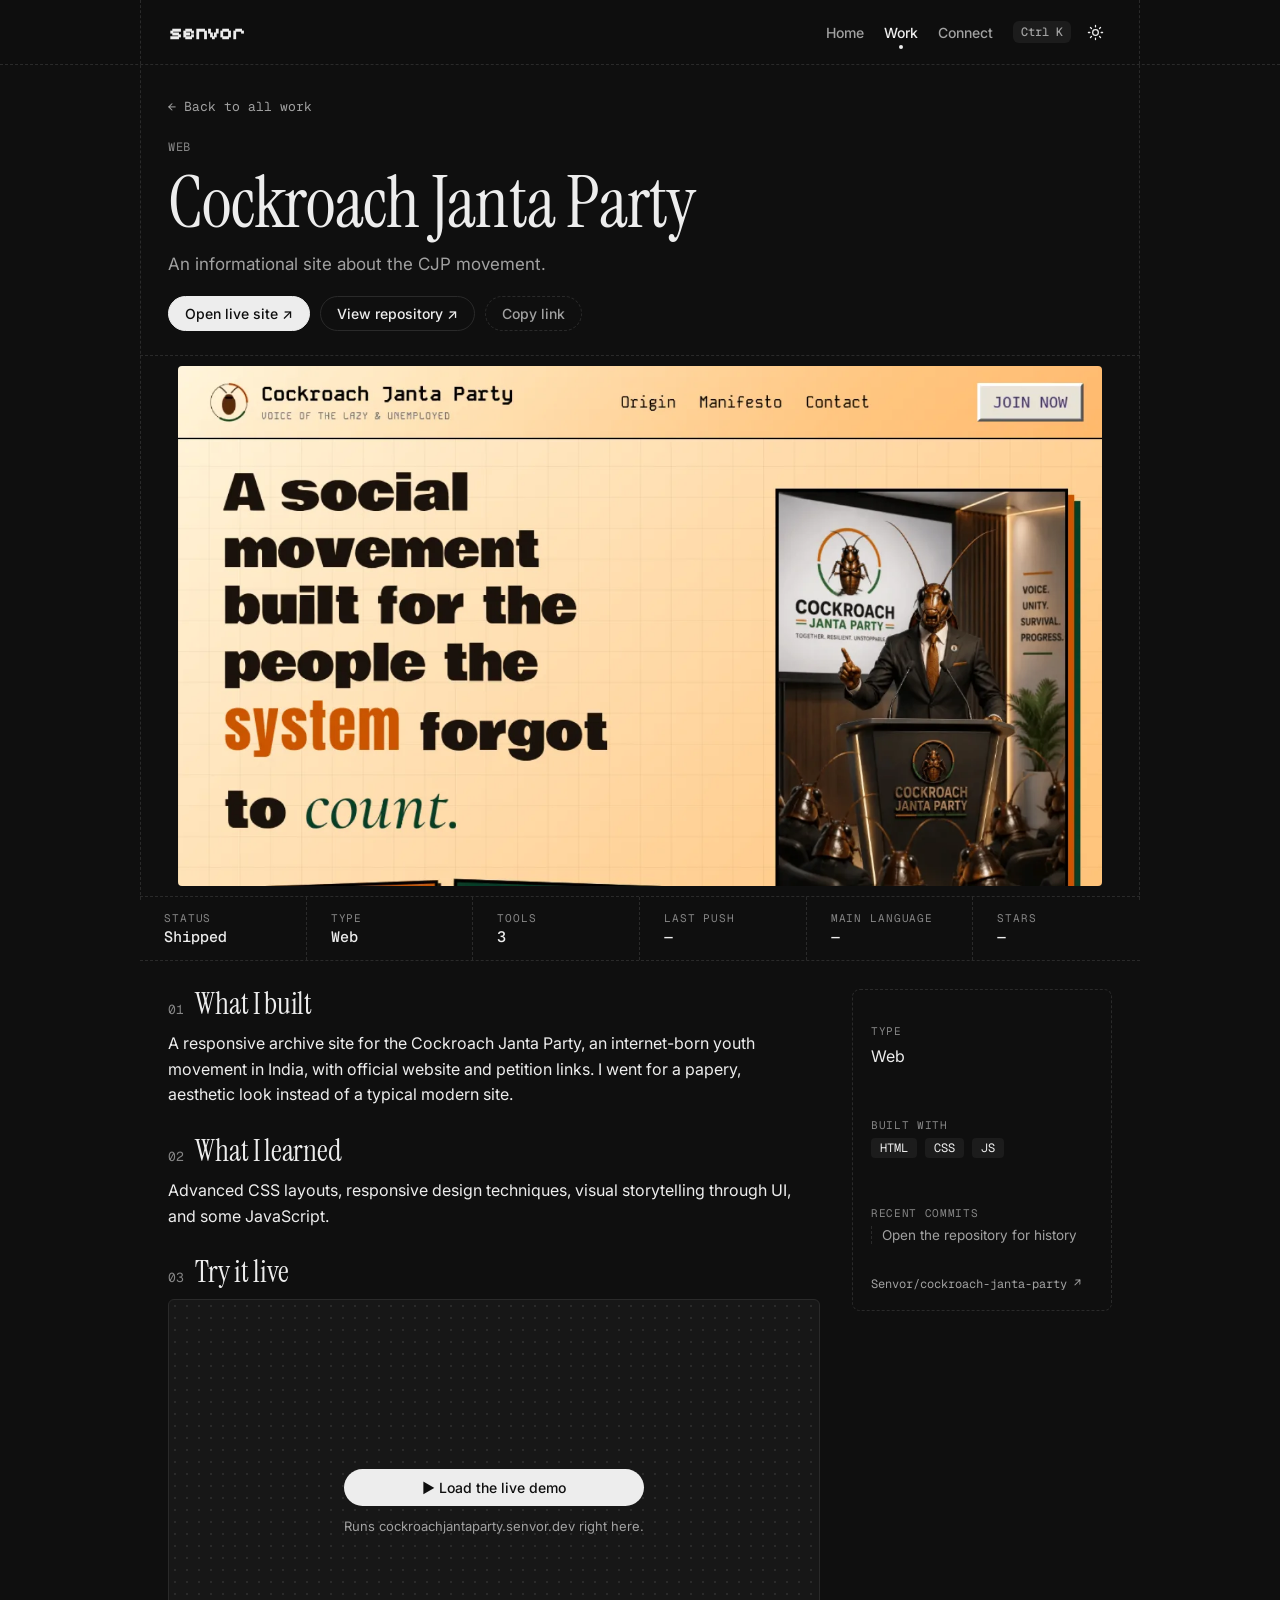
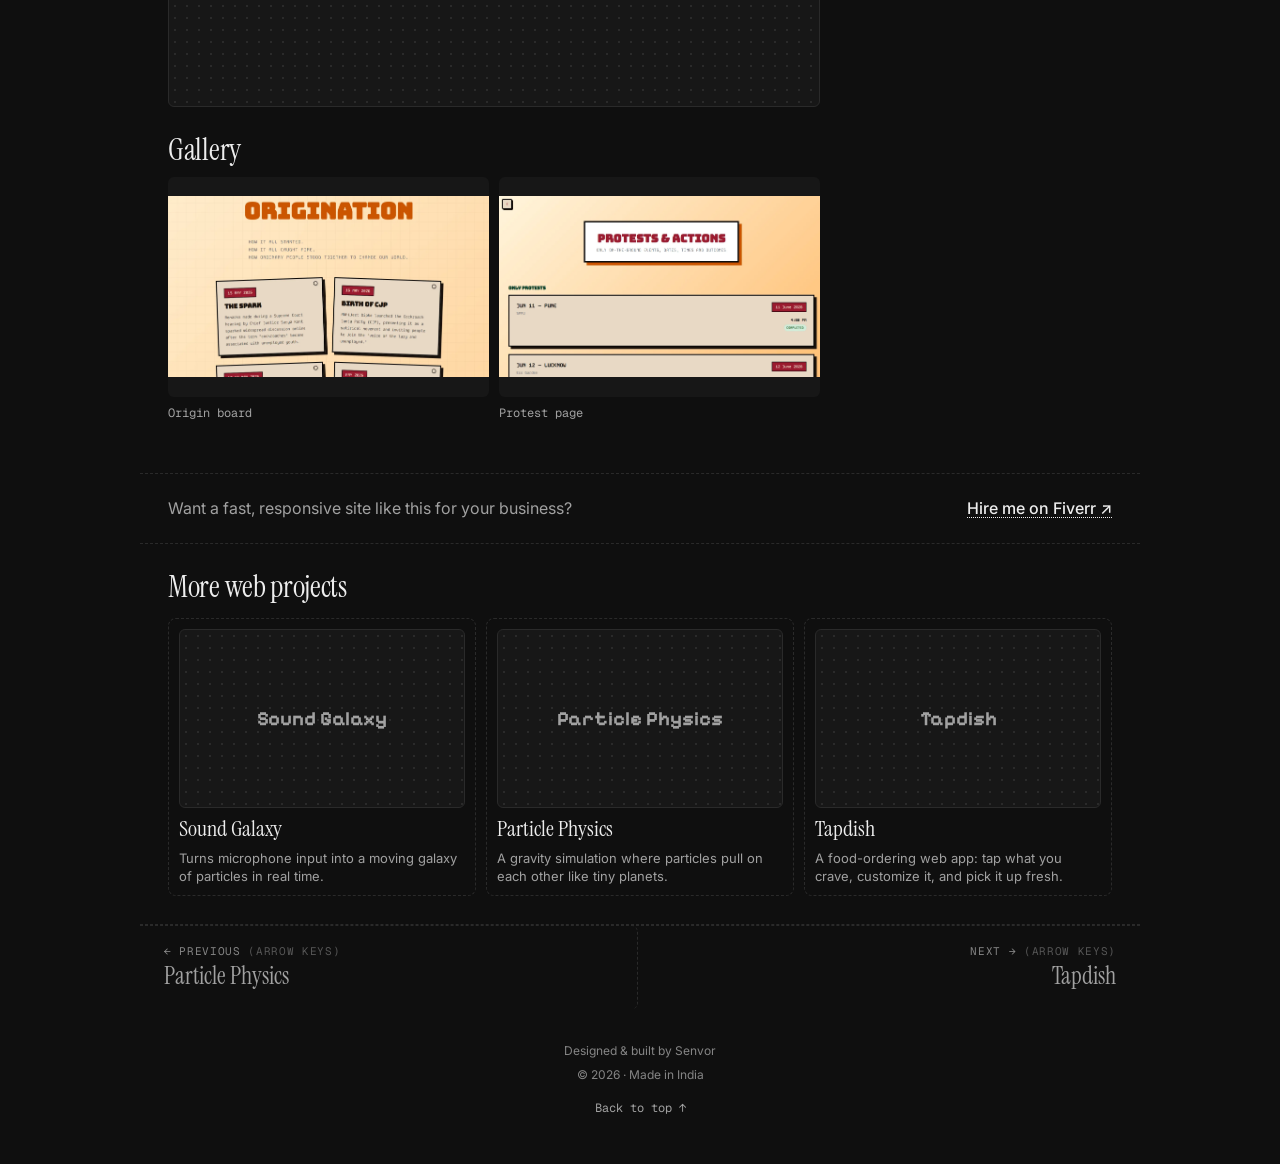
==== commit cfcb4dac: "Command menu on project pages, full commit messages, pixel hand cursor in Tapdish hero - Move the co" ====
--- a/projects/cockroach-janta-party/index.html
+++ b/projects/cockroach-janta-party/index.html
@@ -29,7 +29,7 @@
 <div class="pj-progress" aria-hidden="true"></div>
 <header class="top"><div class="wrap">
   <a class="logo" href="/">senvor</a>
-  <nav aria-label="Main"><a href="/">Home</a><a href="/#work" class="active">Work</a><a href="/#connect">Connect</a><button class="theme" id="theme" type="button" aria-label="Toggle light and dark theme"><svg class="i-sun" viewBox="0 0 24 24" aria-hidden="true"><circle cx="12" cy="12" r="4"/><path d="M12 2v2M12 20v2M4.9 4.9l1.4 1.4M17.7 17.7l1.4 1.4M2 12h2M20 12h2M4.9 19.1l1.4-1.4M17.7 6.3l1.4-1.4"/></svg><svg class="i-moon" viewBox="0 0 24 24" aria-hidden="true"><path d="M20 14.5A8 8 0 0 1 9.5 4a8 8 0 1 0 10.5 10.5z"/></svg></button></nav>
+  <nav aria-label="Main"><a href="/">Home</a><a href="/#work" class="active">Work</a><a href="/#connect">Connect</a><button class="kbtn" id="kbtn" type="button" aria-label="Open command menu" title="Command menu (Ctrl+K)"><kbd>⌘K</kbd><svg viewBox="0 0 24 24" aria-hidden="true"><circle cx="11" cy="11" r="6.5"/><path d="M16 16l4.5 4.5"/></svg></button><button class="theme" id="theme" type="button" aria-label="Toggle light and dark theme"><svg class="i-sun" viewBox="0 0 24 24" aria-hidden="true"><circle cx="12" cy="12" r="4"/><path d="M12 2v2M12 20v2M4.9 4.9l1.4 1.4M17.7 17.7l1.4 1.4M2 12h2M20 12h2M4.9 19.1l1.4-1.4M17.7 6.3l1.4-1.4"/></svg><svg class="i-moon" viewBox="0 0 24 24" aria-hidden="true"><path d="M20 14.5A8 8 0 0 1 9.5 4a8 8 0 1 0 10.5 10.5z"/></svg></button></nav>
 </div></header>
 <main id="top" tabindex="-1"><div class="wrap pj">
   <a class="crumb" href="/#work">← Back to all work</a>
@@ -71,6 +71,8 @@
   <nav class="pj-nav" aria-label="More projects"><a rel="prev" href="/projects/particle-physics/"><small>← Previous</small><b>Particle Physics</b></a><a class="next" rel="next" href="/projects/tapdish/"><small>Next →</small><b>Tapdish</b></a></nav>
 </div></main>
 <footer><div class="wrap foot"><p>Designed &amp; built by Senvor</p><p>© 2026 · Made in India</p><a href="#top" class="totop">Back to top ↑</a></div></footer>
+<div class="pal" id="pal" hidden><div class="pal-box" role="dialog" aria-modal="true" aria-label="Command menu"><input id="pal-q" type="text" placeholder="Jump to a section, project or profile…" autocomplete="off" spellcheck="false"><ul id="pal-list" role="listbox"></ul><p class="pal-hint"><kbd>↑</kbd><kbd>↓</kbd> move · <kbd>Enter</kbd> open · <kbd>Esc</kbd> close</p></div></div>
 <script src="/js/project.js" defer></script>
+<script src="/js/cmdk.js" defer></script>
 </body>
 </html>
--- a/css/style.css
+++ b/css/style.css
@@ -58,7 +58,6 @@
 nav a.active,.more-btn.active{color:var(--ink)}
 nav a.active::after,.more-btn.active::after{content:"";position:absolute;left:50%;bottom:-2px;width:4px;height:4px;margin-left:-2px;border-radius:50%;background:var(--ink)}
 .more{position:relative}
-.more-btn::before{content:"";display:none}
 .more-menu{position:absolute;right:0;top:calc(100% + 8px);min-width:190px;background:var(--bg);border:1px solid var(--line);border-radius:8px;padding:6px;display:grid;box-shadow:var(--shadow);z-index:30}
 .more-menu[hidden]{display:none}
 .more-menu a{display:block;padding:8px 10px}
@@ -115,6 +114,7 @@
 .who h1{font-size:48px;cursor:default}
 .role{margin:var(--s2) 0 0;font:500 var(--t-xs) var(--body);letter-spacing:.08em;text-transform:uppercase;color:var(--soft)}
 .meta{margin:var(--s1) 0 0;font-size:var(--t-sm);color:var(--subtle)}
+.meta span{white-space:nowrap}
 .pills{display:flex;flex-wrap:wrap;gap:var(--s2);margin:var(--s5) 0 0}
 .pill{display:inline-flex;align-items:center;gap:var(--s2);font:500 var(--t-xs) var(--body);color:var(--soft);text-decoration:none;background:var(--chip);border:0;border-radius:999px;padding:var(--s1) var(--s3);white-space:nowrap}
 a.pill:hover{color:var(--ink)}
@@ -144,7 +144,7 @@
 .tree{display:grid;grid-template-columns:repeat(6,1fr);gap:8px;min-height:92px;max-width:640px}
 .gen{display:flex;flex-direction:column;align-items:center;gap:6px;position:relative}
 .gen canvas{width:100%;max-width:56px;aspect-ratio:1;image-rendering:pixelated;background:var(--card);border:1px solid var(--line);border-radius:6px;cursor:pointer}
-.gen.new canvas{border-color:var(--amber)}
+.gen.new canvas{border-color:var(--amber);animation:pop .3s steps(4)}
 .gen small{font:400 var(--t-xs) var(--mono);color:var(--subtle)}
 .gen:not(:last-child)::after{content:"";position:absolute;top:28px;left:calc(50% + 32px);width:calc(100% - 64px + 8px);height:1px;border-top:1px dashed var(--line)}
 .gen.sel canvas{outline:2px solid var(--sky);outline-offset:2px}
@@ -157,14 +157,10 @@
 @keyframes fadein{from{opacity:0}to{opacity:1}}
 @keyframes grow{from{transform:scaleX(0)}to{transform:scaleX(1)}}
 @keyframes glowr{50%{box-shadow:0 0 0 4px var(--amber)}}
-.gen.new canvas{animation:pop .3s steps(4)}
 .gen.intro canvas{animation:popin .3s steps(4) both;animation-delay:calc(var(--b,.4s) + var(--i) * .15s)}
 .gen.intro small{animation:fadein .3s steps(3) both;animation-delay:calc(var(--b,.4s) + var(--i) * .15s)}
 .gen.linking::after{transform-origin:left center;animation:grow .3s steps(4) both}
 .gen.new.mut canvas{animation:pop .3s steps(4),glowr .5s steps(2) .3s 2}
-
-.meta span{white-space:nowrap}
-.count{text-wrap:balance}
 
 /* ---------- contact ---------- */
 .clinks{display:grid;grid-template-columns:repeat(4,1fr);gap:var(--s2)}
@@ -173,11 +169,10 @@
 .cmail{display:flex;align-items:center;justify-content:center;gap:var(--s2);width:min(320px,100%);font:500 var(--t-sm) var(--body);color:var(--soft);text-decoration:none;background:var(--chip);border-radius:6px;padding:var(--s2) var(--s3);transition:color .15s,background-color .15s}
 .cmail:hover{color:var(--ink);background:color-mix(in srgb,var(--ink) 10%,var(--bg))}
 .cmail span{overflow:hidden;text-overflow:ellipsis;white-space:nowrap}
-.cmail .ci{flex:none;width:16px;height:16px;background:currentColor;-webkit-mask:var(--ic) center/contain no-repeat;mask:var(--ic) center/contain no-repeat}
+.cmail .ci,.clinks .ci{flex:none;width:16px;height:16px;background:currentColor;-webkit-mask:var(--ic) center/contain no-repeat;mask:var(--ic) center/contain no-repeat}
 .clinks a{display:flex;align-items:center;gap:var(--s2);min-width:0;font:500 var(--t-sm) var(--body);color:var(--soft);text-decoration:none;background:var(--chip);border-radius:6px;padding:var(--s2) var(--s3);transition:color .15s,background-color .15s}
 .clinks a span{overflow:hidden;text-overflow:ellipsis;white-space:nowrap}
 .clinks a:hover{color:var(--ink);background:color-mix(in srgb,var(--ink) 10%,var(--bg))}
-.clinks .ci{flex:none;width:16px;height:16px;background:currentColor;-webkit-mask:var(--ic) center/contain no-repeat;mask:var(--ic) center/contain no-repeat}
 
 /* ---------- currently building + orbit ---------- */
 .build{display:grid;gap:var(--s3)}
@@ -206,7 +201,7 @@
 .fadein{animation:fadein .2s ease}
 
 /* ---------- work ---------- */
-.count{margin:calc(-1 * var(--s3)) 0 var(--s4);font:400 var(--t-xs) var(--mono);color:var(--subtle)}
+.count{margin:calc(-1 * var(--s3)) 0 var(--s4);font:400 var(--t-xs) var(--mono);color:var(--subtle);text-wrap:balance}
 .projects{display:grid;grid-template-columns:1fr;gap:var(--s7) var(--s6)}
 @media (min-width:768px){.projects{grid-template-columns:1fr 1fr}}
 .proj{display:flex;flex-direction:column;gap:var(--s4);padding:0;border:0;min-width:0}
--- a/css/project.css
+++ b/css/project.css
@@ -65,7 +65,7 @@
 .pj-open{position:absolute;right:10px;bottom:10px;font:500 13px var(--body);color:#0f0f0f;background:#ededed;border-radius:999px;padding:6px 12px;text-decoration:none}
 .pj-commits{list-style:none;margin:0;padding:0;display:grid;gap:10px}
 .pj-commits li{display:grid;gap:2px;font-size:13.5px;line-height:1.35;border-left:1px dashed var(--line);padding-left:10px}
-.pj-commits a{color:var(--ink);text-decoration:none;display:-webkit-box;-webkit-line-clamp:2;-webkit-box-orient:vertical;overflow:hidden}
+.pj-commits a{color:var(--ink);text-decoration:none;overflow-wrap:anywhere}
 .pj-commits a:hover{color:var(--amber-text)}
 .pj-commits small{font:400 11.5px var(--mono);color:var(--subtle)}
 .pj-commits .muted{color:var(--soft)}
@@ -81,6 +81,14 @@
 .pj-cards .tile{display:grid;place-items:center;font:700 20px var(--display);color:var(--soft);background-image:radial-gradient(var(--line) 1px,transparent 1.2px);background-size:12px 12px}
 .pj-cards b{font:400 22px var(--serif)}
 .pj-cards small{color:var(--soft);font-size:13px;line-height:1.4}
+/* command menu button: the ⌘K label on desktop, a search icon on phones (the homepage hides it there) */
+.top .kbtn svg{display:none}
+@media (max-width:600px){
+  .top .kbtn{display:inline-grid;place-items:center;width:32px;height:32px;padding:0;margin-left:0;border-radius:50%;background:none;color:var(--ink)}
+  .top .kbtn:hover{background:var(--card)}
+  .top .kbtn kbd{display:none}
+  .top .kbtn svg{display:block;width:17px;height:17px;fill:none;stroke:currentColor;stroke-width:1.8;stroke-linecap:round}
+}
 /* lightbox */
 .lb{position:fixed;inset:0;z-index:50;background:rgba(0,0,0,.92);display:none;align-items:center;justify-content:center;gap:12px;padding:24px}
 .lb.open{display:flex}
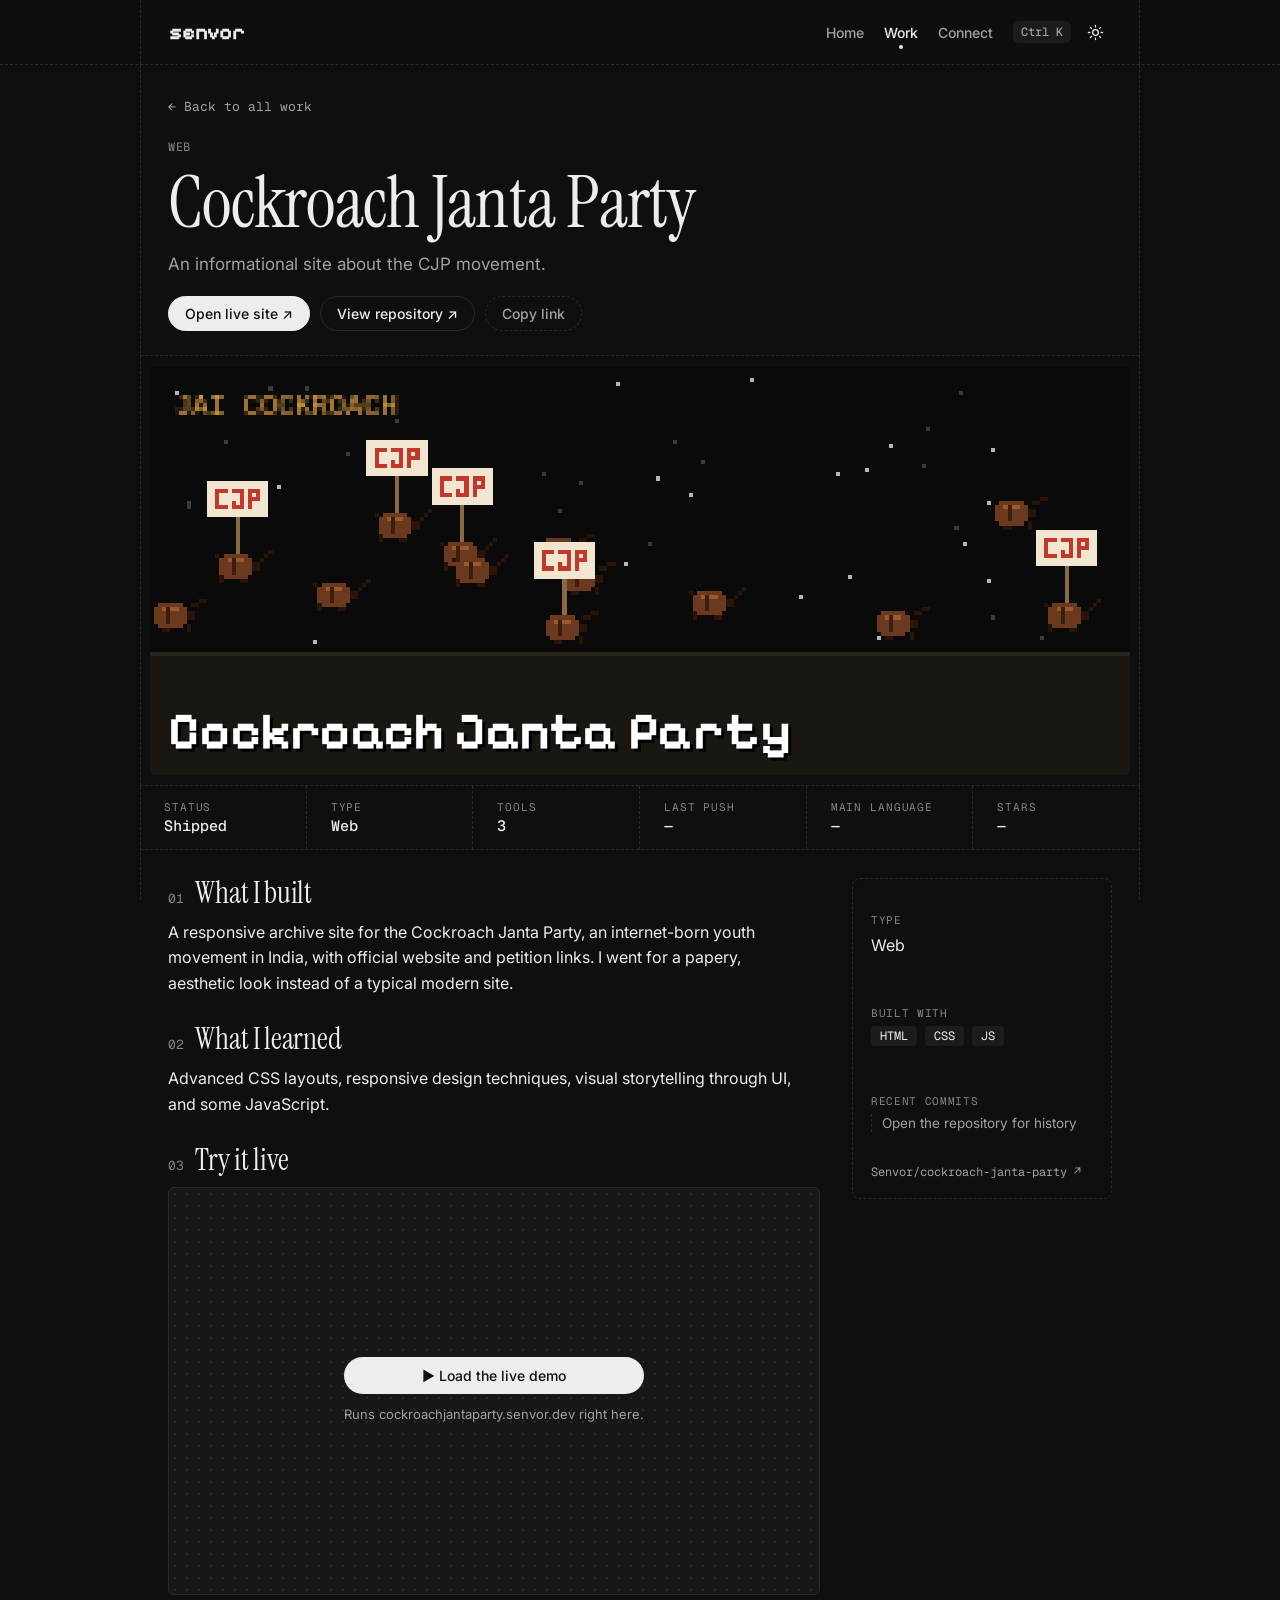
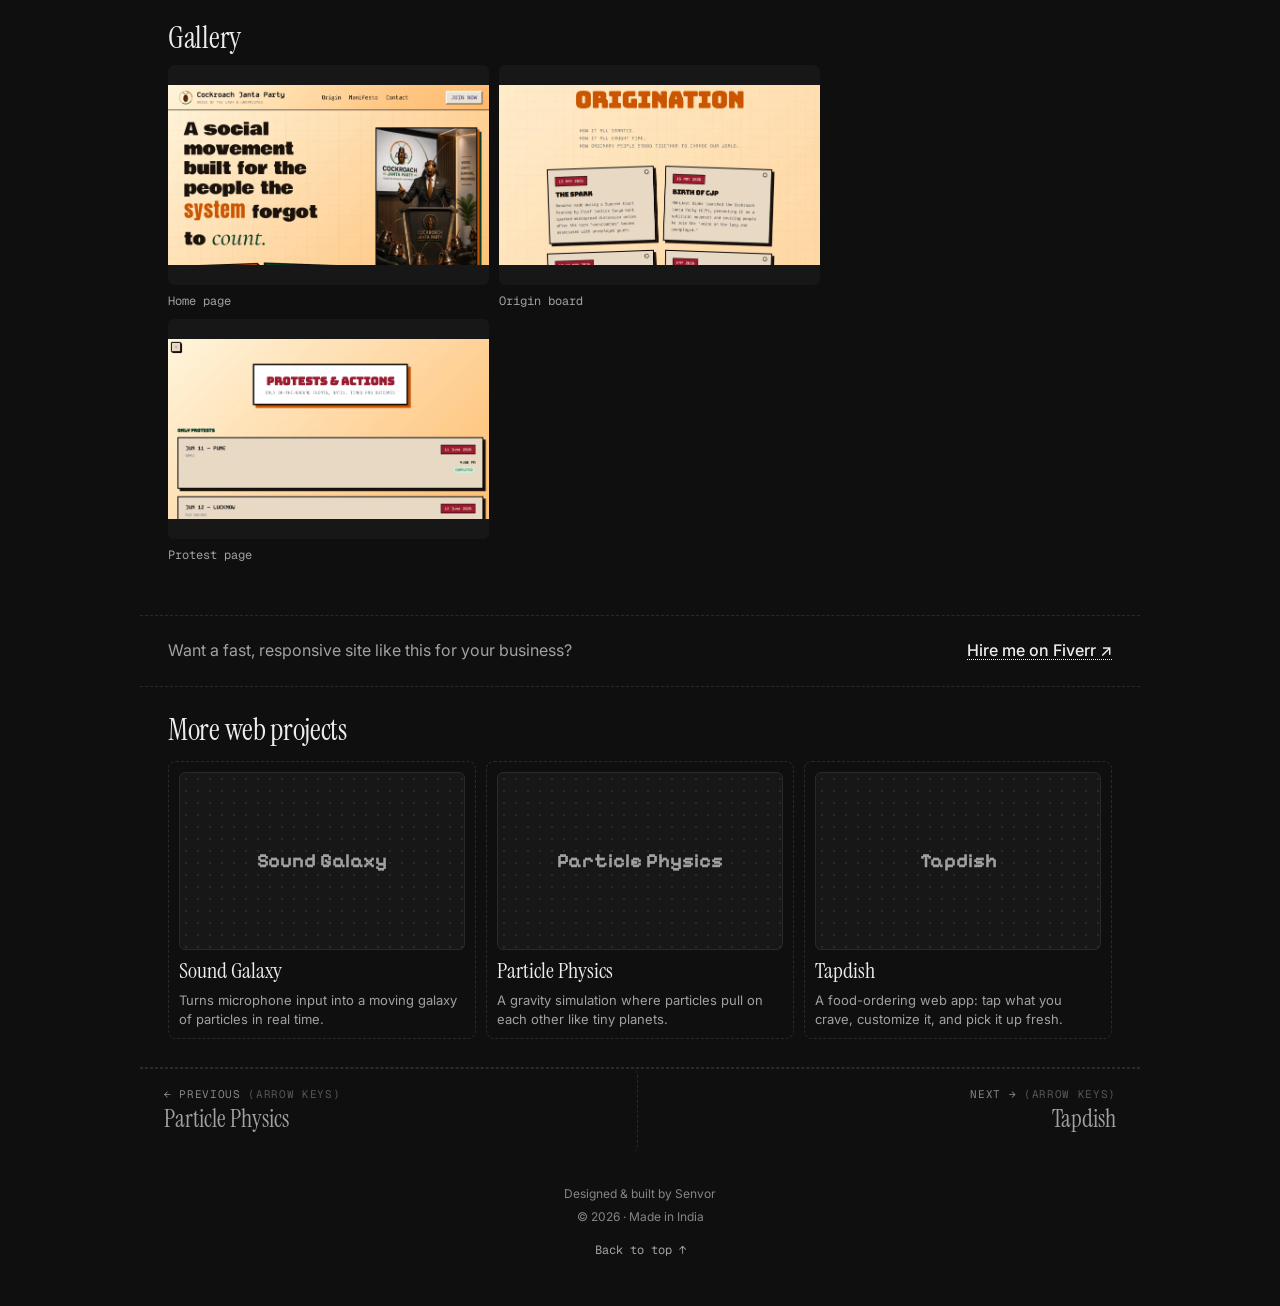
==== commit e96c4e14: "CJP project page: animated pixel hero (cockroach rally + stomp); photo moved to gallery" ====
--- a/projects/cockroach-janta-party/index.html
+++ b/projects/cockroach-janta-party/index.html
@@ -39,7 +39,7 @@
     <p class="pj-tagline">An informational site about the CJP movement.</p>
     <div class="pj-actions"><a class="primary" href="https://cockroachjantaparty.senvor.dev">Open live site ↗</a><a href="https://github.com/Senvor/cockroach-janta-party">View repository ↗</a><button class="pj-share" type="button">Copy link</button></div>
   </div>
-  <figure class="pj-hero"><img src="/assets/projects/cjp-hero.webp" alt="Cockroach Janta Party" data-zoom></figure>
+  <div class="pj-hero art" data-art="roach" aria-hidden="true"><canvas width="240" height="100"></canvas><span>Cockroach Janta Party</span></div>
   <ul class="pj-stats" data-repo-stats="cockroach-janta-party">
     <li><small>Status</small><b>Shipped</b></li>
     <li><small>Type</small><b>Web</b></li>
@@ -53,7 +53,7 @@
       <section><h2><i>01</i>What I built</h2><p>A responsive archive site for the Cockroach Janta Party, an internet-born youth movement in India, with official website and petition links. I went for a papery, aesthetic look instead of a typical modern site.</p></section>
       <section><h2><i>02</i>What I learned</h2><p>Advanced CSS layouts, responsive design techniques, visual storytelling through UI, and some JavaScript.</p></section>
       <section class="pj-demo"><h2><i>03</i>Try it live</h2><div class="pj-frame" data-src="https://cockroachjantaparty.senvor.dev"><button type="button">▶ Load the live demo</button><small>Runs cockroachjantaparty.senvor.dev right here.</small></div></section>
-      <section><h2>Gallery</h2><div class="pj-gallery"><figure><img src="/assets/projects/cjp-origin.webp" alt="Origin board" loading="lazy" data-zoom><figcaption>Origin board</figcaption></figure><figure><img src="/assets/projects/cjp-protest.webp" alt="Protest page" loading="lazy" data-zoom><figcaption>Protest page</figcaption></figure></div></section>
+      <section><h2>Gallery</h2><div class="pj-gallery"><figure><img src="/assets/projects/cjp-hero.webp" alt="Home page" loading="lazy" data-zoom><figcaption>Home page</figcaption></figure><figure><img src="/assets/projects/cjp-origin.webp" alt="Origin board" loading="lazy" data-zoom><figcaption>Origin board</figcaption></figure><figure><img src="/assets/projects/cjp-protest.webp" alt="Protest page" loading="lazy" data-zoom><figcaption>Protest page</figcaption></figure></div></section>
     </div>
     <aside class="pj-side">
       <dl>
--- a/css/project.css
+++ b/css/project.css
@@ -27,6 +27,7 @@
 .pj-stats li:last-child{border-right:0}
 .pj-stats small{font:400 11px var(--mono);text-transform:uppercase;letter-spacing:.08em;color:var(--subtle)}
 .pj-stats b{font:500 15px var(--mono);color:var(--ink);white-space:nowrap;overflow:hidden;text-overflow:ellipsis}
+@media (max-width:480px){.pj-stats b{white-space:normal;overflow:visible;font-size:14px}}
 .pj-grid{display:grid;grid-template-columns:minmax(0,1fr) 260px;gap:32px;align-items:start;padding-top:28px}
 .pj-body section{margin-bottom:28px;padding:0;border:0}
 .pj-body h2{font-size:30px;margin-bottom:12px;display:flex;align-items:baseline;gap:12px}
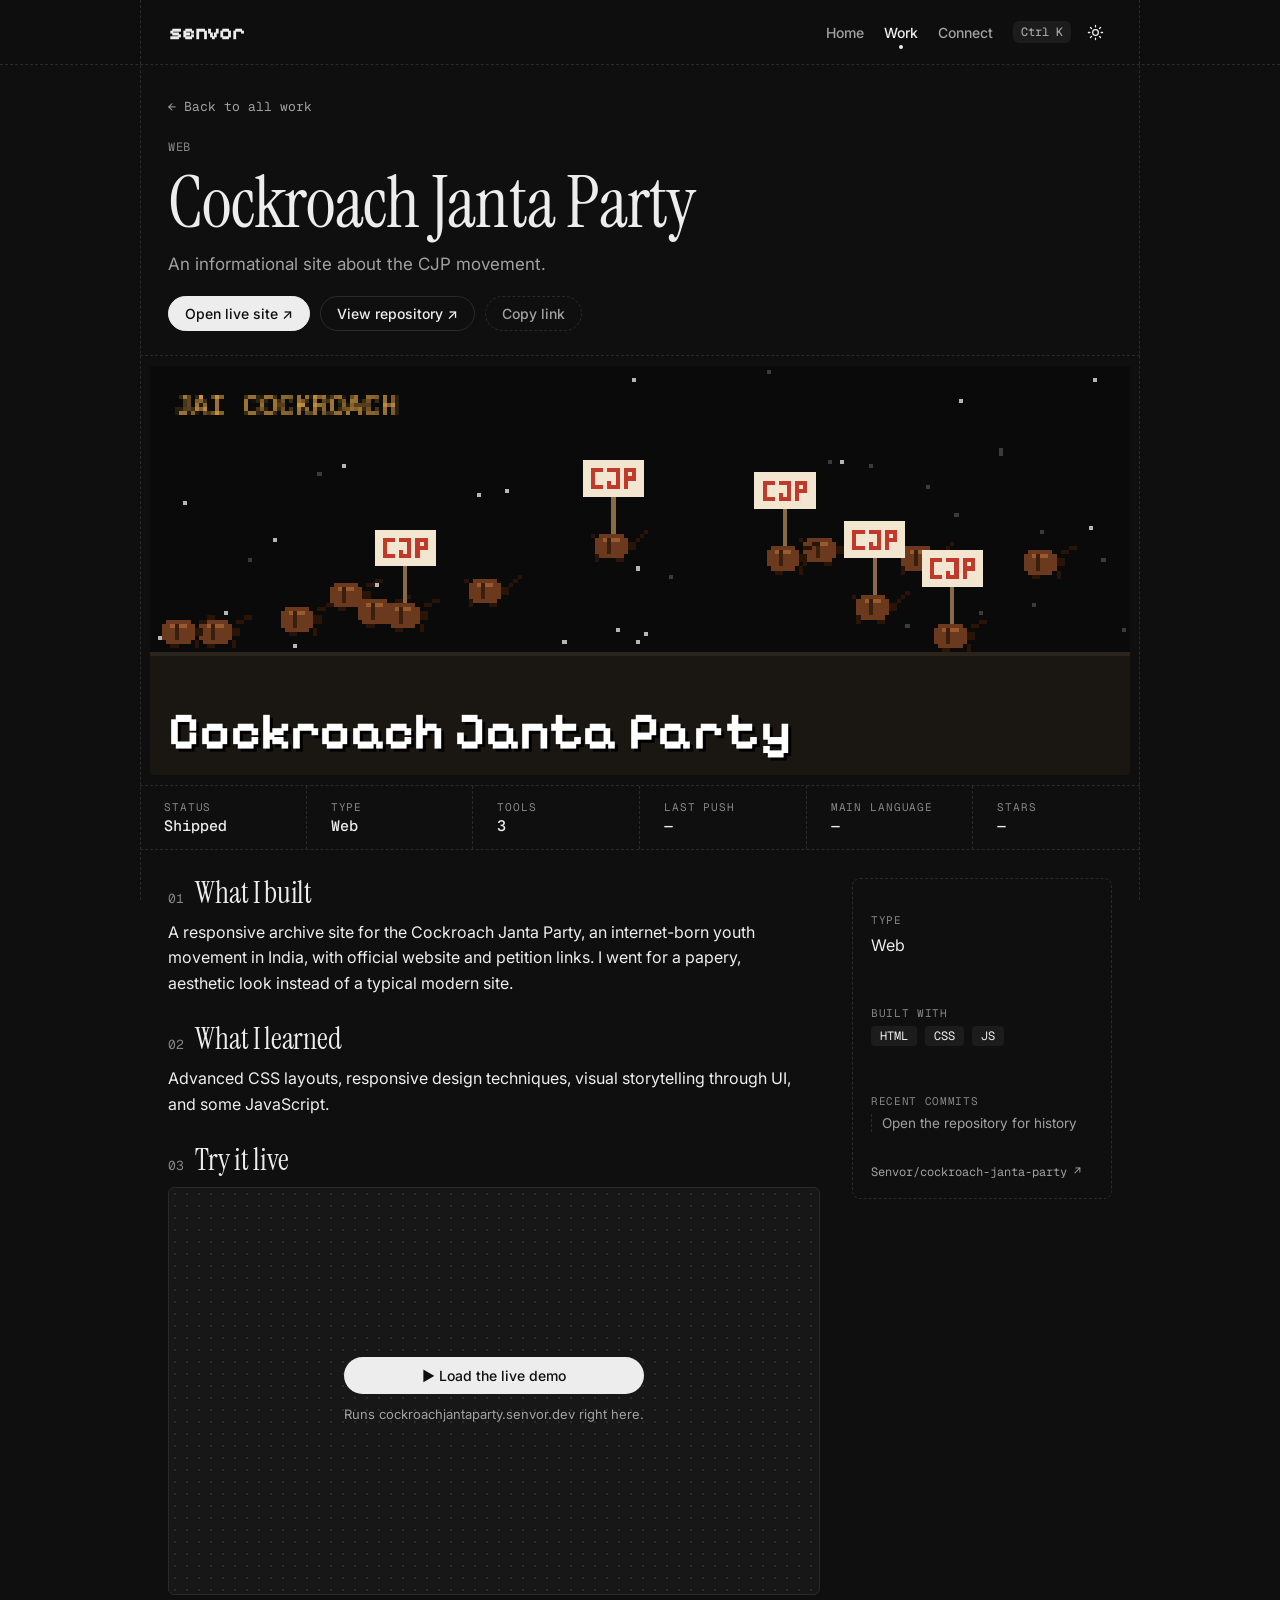
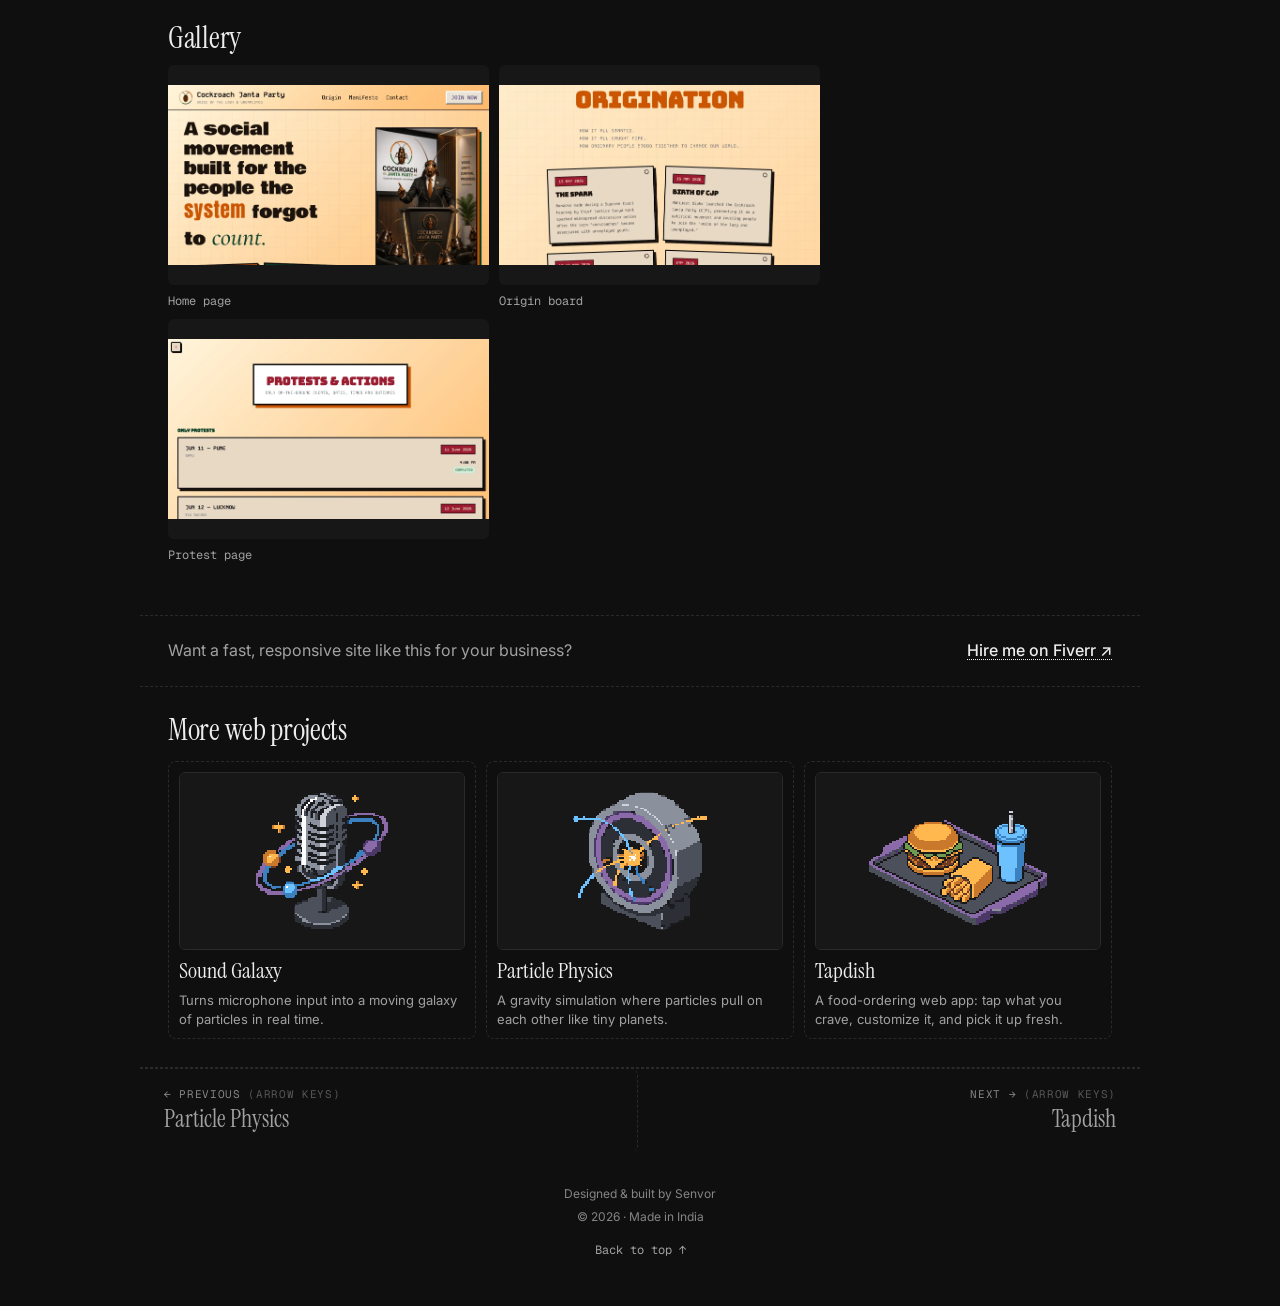
==== commit 01144343: "Project pages: More projects cards use the same pixel art as the Work cards" ====
--- a/projects/cockroach-janta-party/index.html
+++ b/projects/cockroach-janta-party/index.html
@@ -67,7 +67,7 @@
     </aside>
   </div>
   <div class="pj-hire"><p>Want a fast, responsive site like this for your business?</p><a href="https://www.fiverr.com/senvor/build-a-responsive-website-for-your-business-or-portfolio">Hire me on Fiverr ↗</a></div>
-  <section class="pj-more"><h2>More web projects</h2><div class="pj-cards"><a href="/projects/sound-galaxy/"><span class="tile">Sound Galaxy</span><b>Sound Galaxy</b><small>Turns microphone input into a moving galaxy of particles in real time.</small></a><a href="/projects/particle-physics/"><span class="tile">Particle Physics</span><b>Particle Physics</b><small>A gravity simulation where particles pull on each other like tiny planets.</small></a><a href="/projects/tapdish/"><span class="tile">Tapdish</span><b>Tapdish</b><small>A food-ordering web app: tap what you crave, customize it, and pick it up fresh.</small></a></div></section>
+  <section class="pj-more"><h2>More web projects</h2><div class="pj-cards"><a href="/projects/sound-galaxy/"><img src="/assets/pixel/sound-galaxy.webp" alt="Pixel art of Sound Galaxy" width="1280" height="800" loading="lazy" decoding="async"><b>Sound Galaxy</b><small>Turns microphone input into a moving galaxy of particles in real time.</small></a><a href="/projects/particle-physics/"><img src="/assets/pixel/particle-physics.webp" alt="Pixel art of Particle Physics" width="1280" height="800" loading="lazy" decoding="async"><b>Particle Physics</b><small>A gravity simulation where particles pull on each other like tiny planets.</small></a><a href="/projects/tapdish/"><img src="/assets/pixel/tapdish.webp" alt="Pixel art of Tapdish" width="1280" height="800" loading="lazy" decoding="async"><b>Tapdish</b><small>A food-ordering web app: tap what you crave, customize it, and pick it up fresh.</small></a></div></section>
   <nav class="pj-nav" aria-label="More projects"><a rel="prev" href="/projects/particle-physics/"><small>← Previous</small><b>Particle Physics</b></a><a class="next" rel="next" href="/projects/tapdish/"><small>Next →</small><b>Tapdish</b></a></nav>
 </div></main>
 <footer><div class="wrap foot"><p>Designed &amp; built by Senvor</p><p>© 2026 · Made in India</p><a href="#top" class="totop">Back to top ↑</a></div></footer>
--- a/css/project.css
+++ b/css/project.css
@@ -78,6 +78,7 @@
 .pj-cards{display:grid;grid-template-columns:repeat(auto-fit,minmax(210px,1fr));gap:10px}
 .pj-cards a{display:grid;gap:6px;align-content:start;text-decoration:none;color:var(--ink);border:1px dashed var(--line);border-radius:8px;padding:10px}
 .pj-cards a:hover b{color:var(--amber-text)}
+.pj-cards img{image-rendering:pixelated;object-fit:cover!important}
 .pj-cards img,.pj-cards .tile{display:block;width:100%;aspect-ratio:16/10;height:auto;object-fit:contain;background:var(--card);border:1px solid var(--line);border-radius:6px}
 .pj-cards .tile{display:grid;place-items:center;font:700 20px var(--display);color:var(--soft);background-image:radial-gradient(var(--line) 1px,transparent 1.2px);background-size:12px 12px}
 .pj-cards b{font:400 22px var(--serif)}
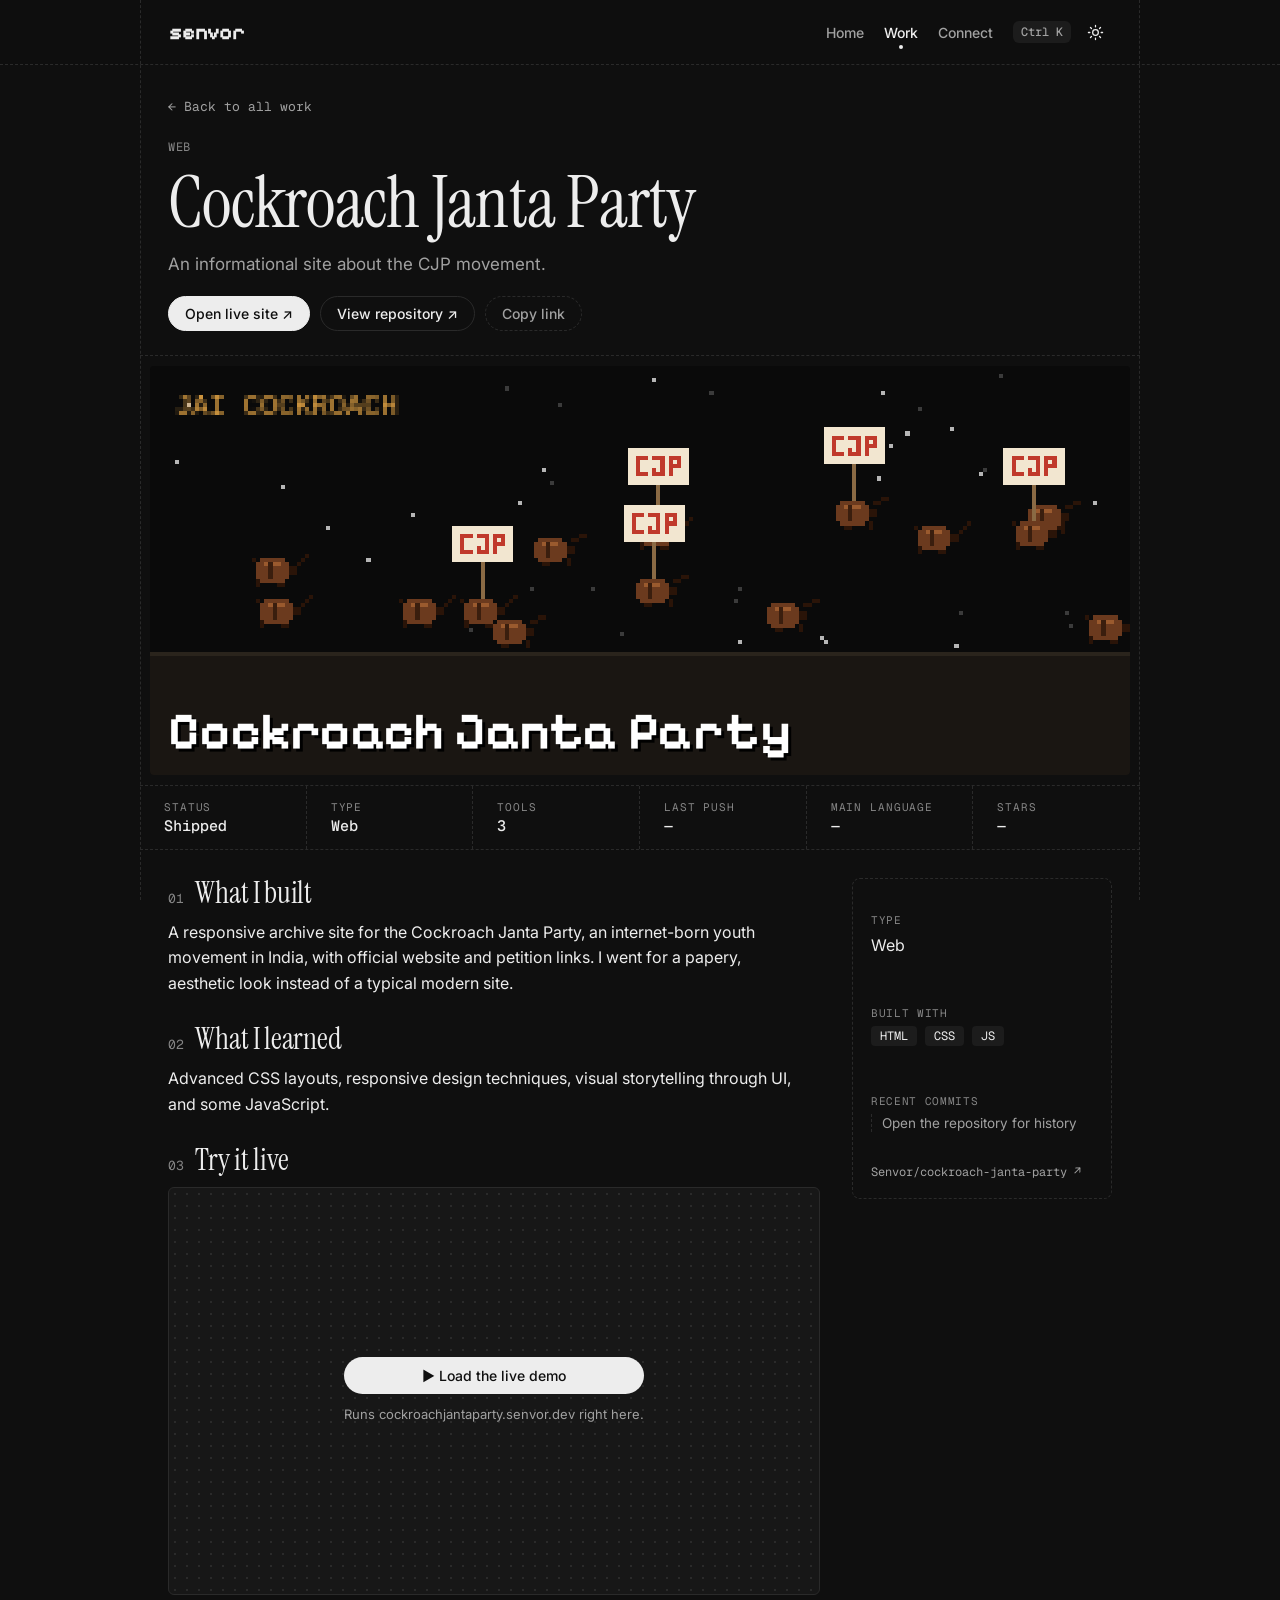
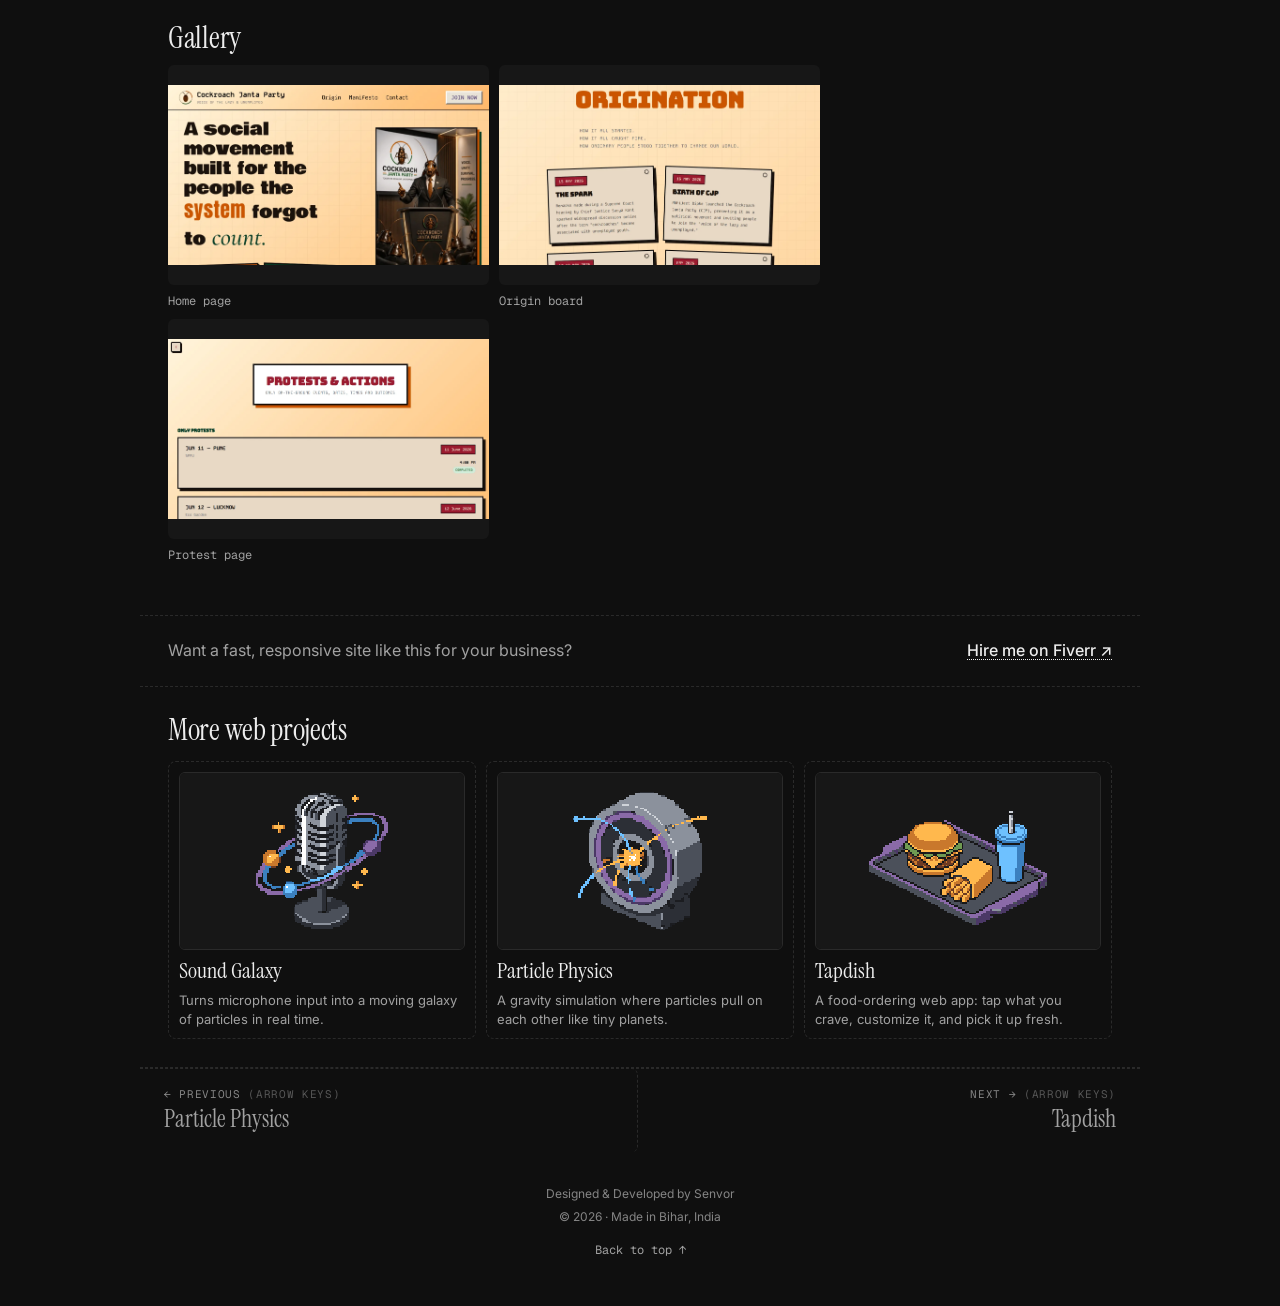
==== commit 12c7c75a: "Project pages: match footer text to the home page" ====
--- a/projects/cockroach-janta-party/index.html
+++ b/projects/cockroach-janta-party/index.html
@@ -70,7 +70,7 @@
   <section class="pj-more"><h2>More web projects</h2><div class="pj-cards"><a href="/projects/sound-galaxy/"><img src="/assets/pixel/sound-galaxy.webp" alt="Pixel art of Sound Galaxy" width="1280" height="800" loading="lazy" decoding="async"><b>Sound Galaxy</b><small>Turns microphone input into a moving galaxy of particles in real time.</small></a><a href="/projects/particle-physics/"><img src="/assets/pixel/particle-physics.webp" alt="Pixel art of Particle Physics" width="1280" height="800" loading="lazy" decoding="async"><b>Particle Physics</b><small>A gravity simulation where particles pull on each other like tiny planets.</small></a><a href="/projects/tapdish/"><img src="/assets/pixel/tapdish.webp" alt="Pixel art of Tapdish" width="1280" height="800" loading="lazy" decoding="async"><b>Tapdish</b><small>A food-ordering web app: tap what you crave, customize it, and pick it up fresh.</small></a></div></section>
   <nav class="pj-nav" aria-label="More projects"><a rel="prev" href="/projects/particle-physics/"><small>← Previous</small><b>Particle Physics</b></a><a class="next" rel="next" href="/projects/tapdish/"><small>Next →</small><b>Tapdish</b></a></nav>
 </div></main>
-<footer><div class="wrap foot"><p>Designed &amp; built by Senvor</p><p>© 2026 · Made in India</p><a href="#top" class="totop">Back to top ↑</a></div></footer>
+<footer><div class="wrap foot"><p>Designed &amp; Developed by Senvor</p><p>© 2026 · Made in Bihar, India</p><a href="#top" class="totop">Back to top ↑</a></div></footer>
 <div class="pal" id="pal" hidden><div class="pal-box" role="dialog" aria-modal="true" aria-label="Command menu"><input id="pal-q" type="text" placeholder="Jump to a section, project or profile…" autocomplete="off" spellcheck="false"><ul id="pal-list" role="listbox"></ul><p class="pal-hint"><kbd>↑</kbd><kbd>↓</kbd> move · <kbd>Enter</kbd> open · <kbd>Esc</kbd> close</p></div></div>
 <script src="/js/project.js" defer></script>
 <script src="/js/cmdk.js" defer></script>
